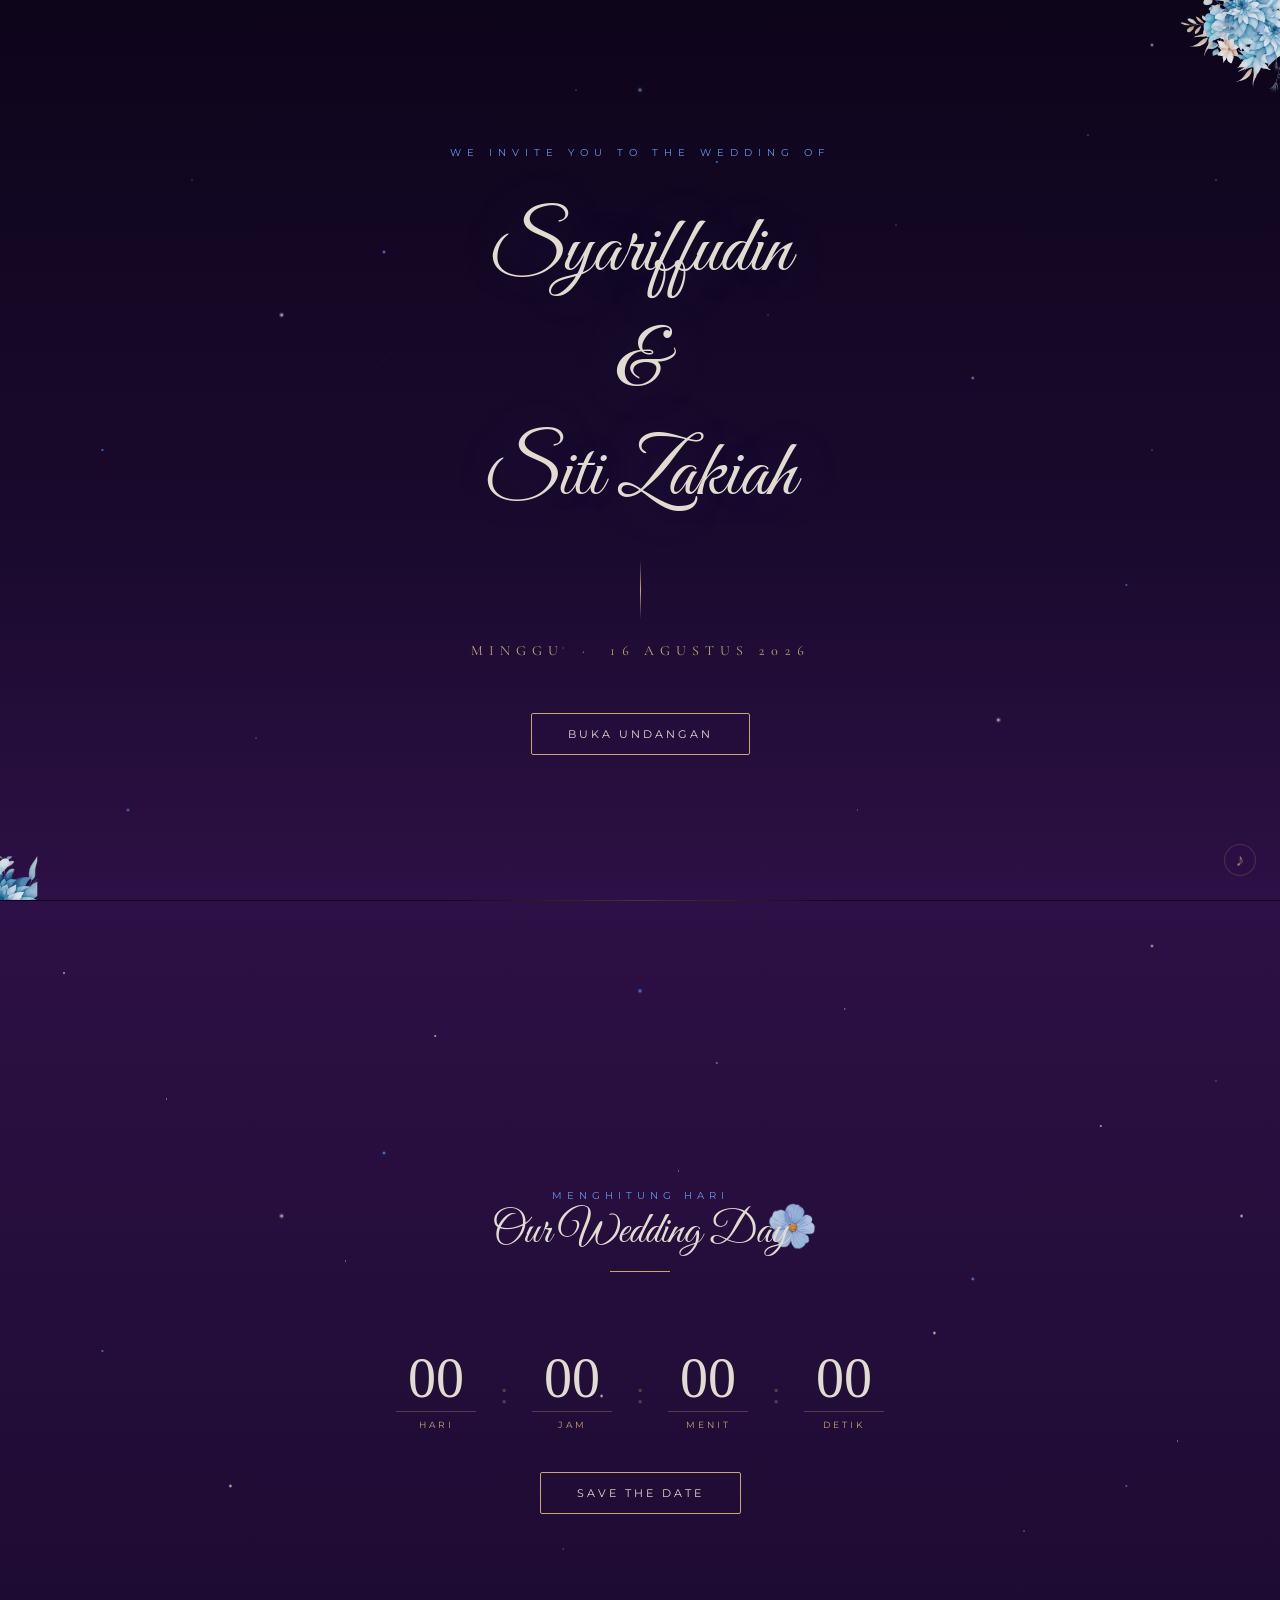
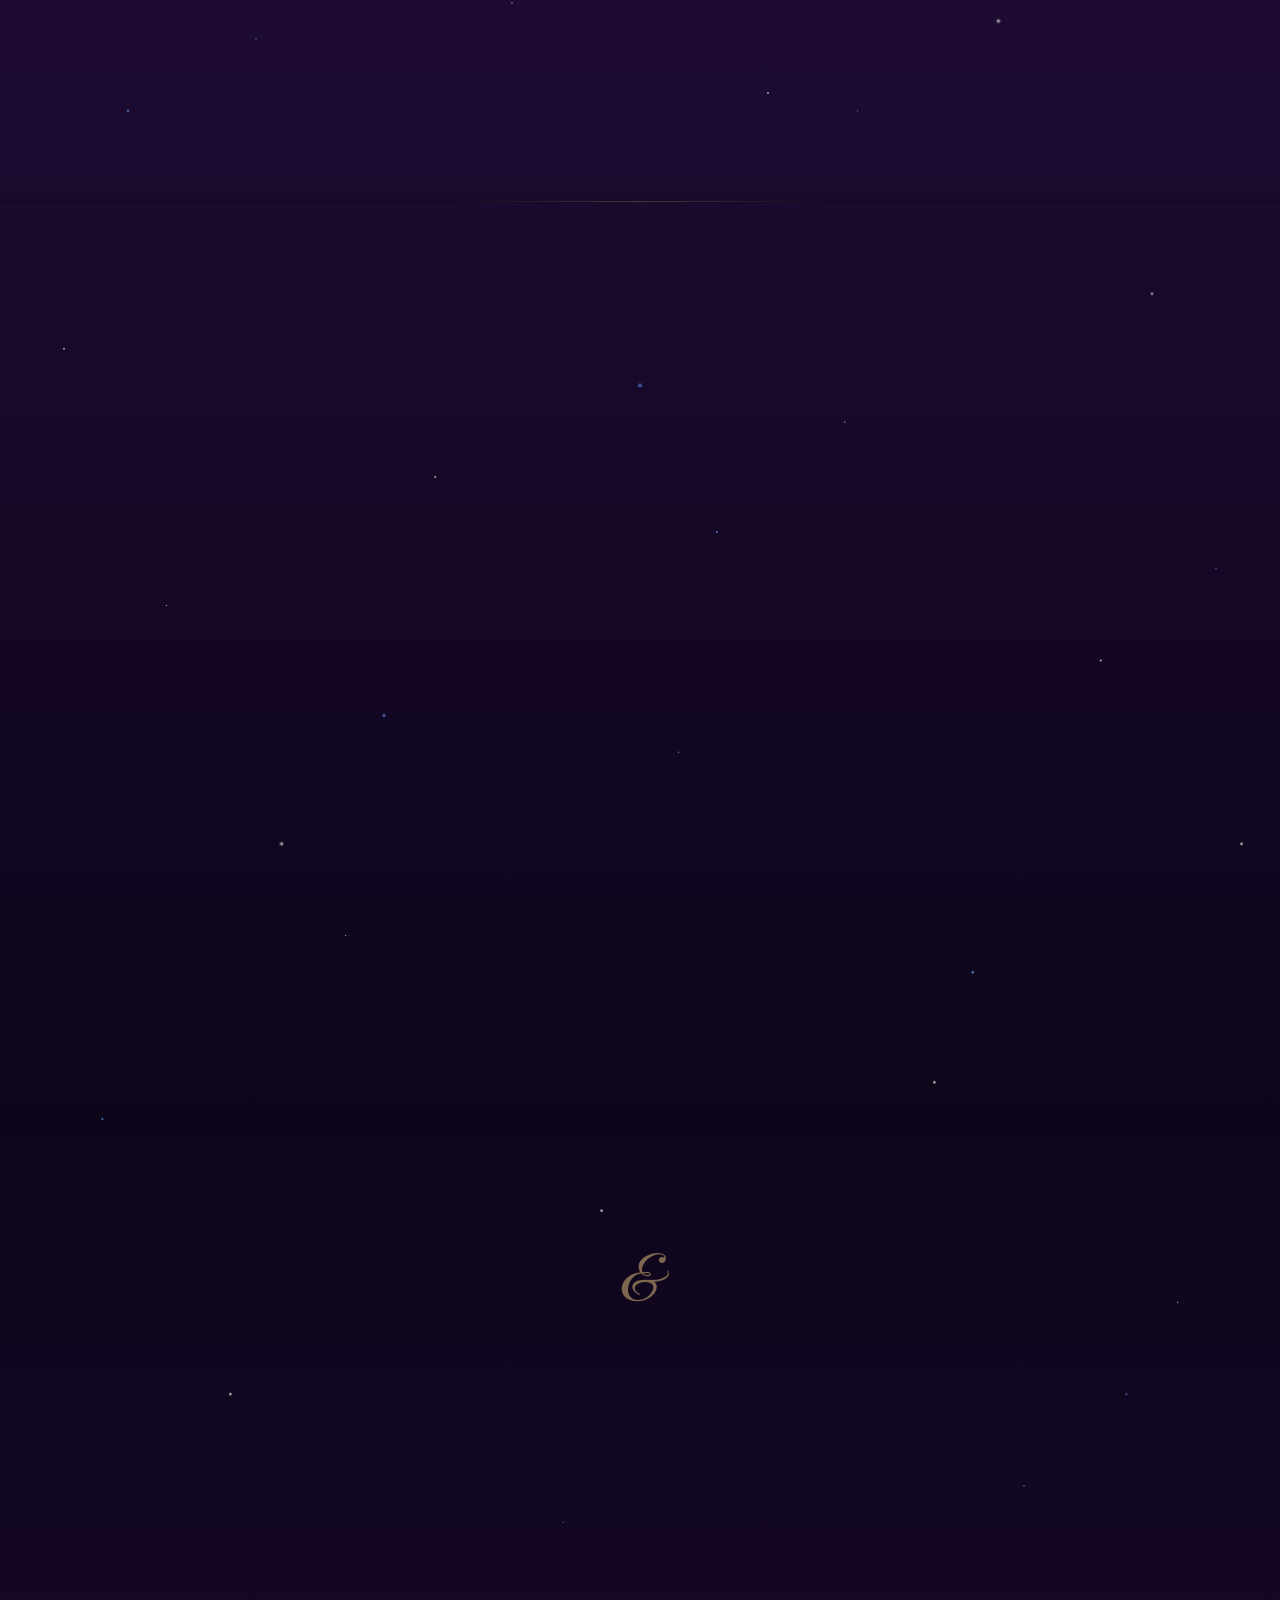
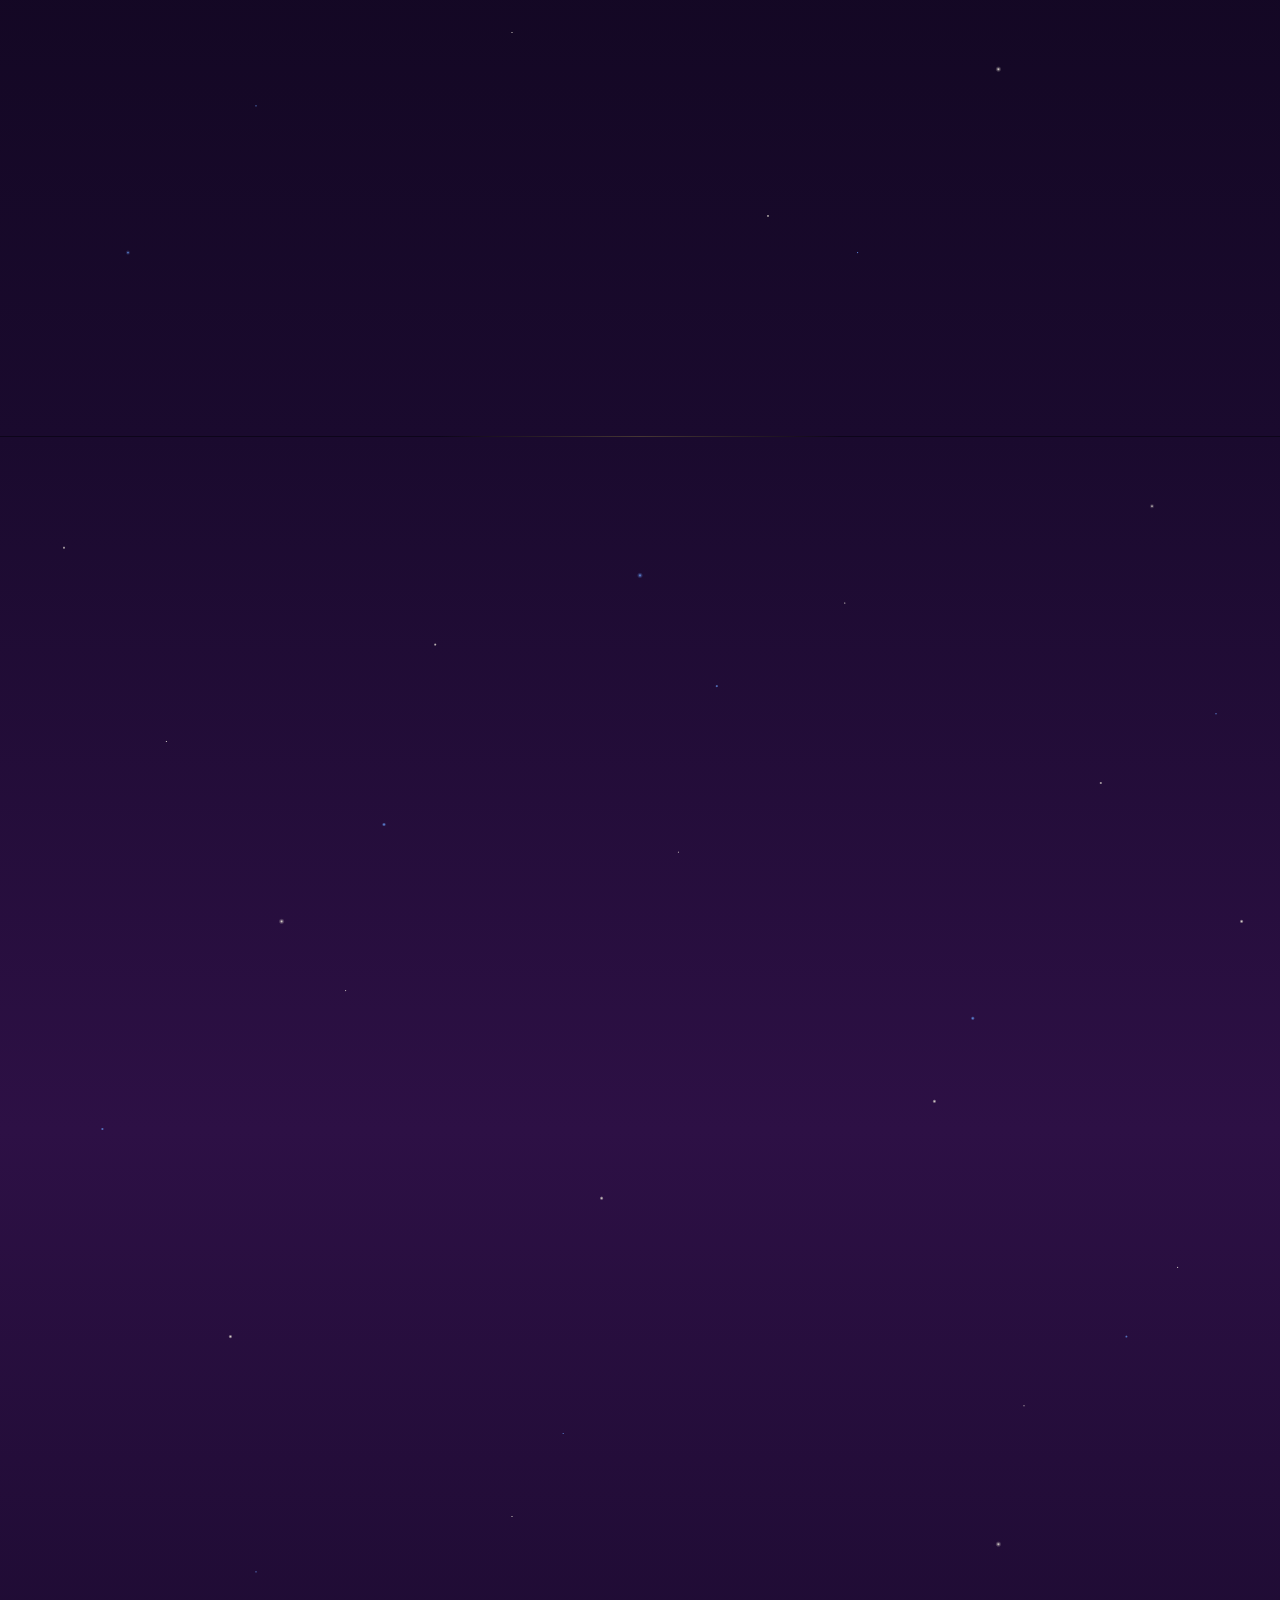
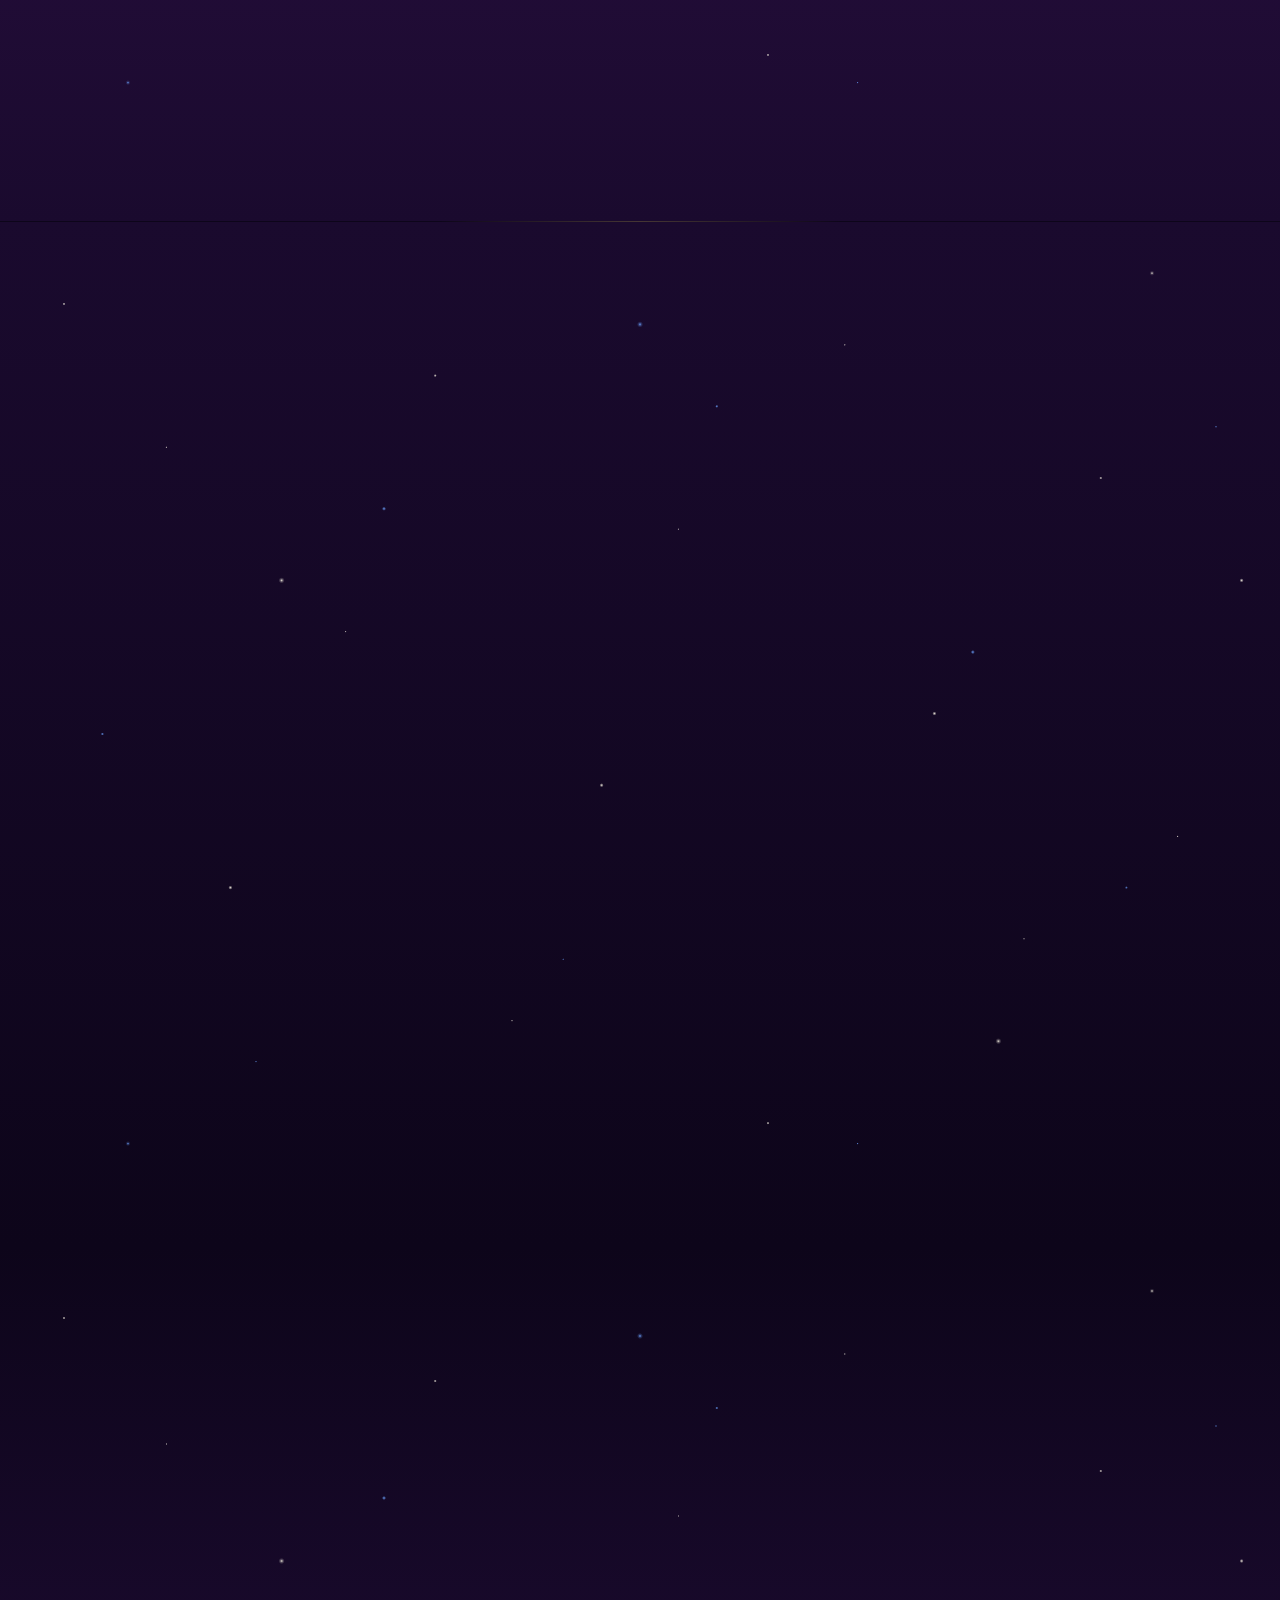
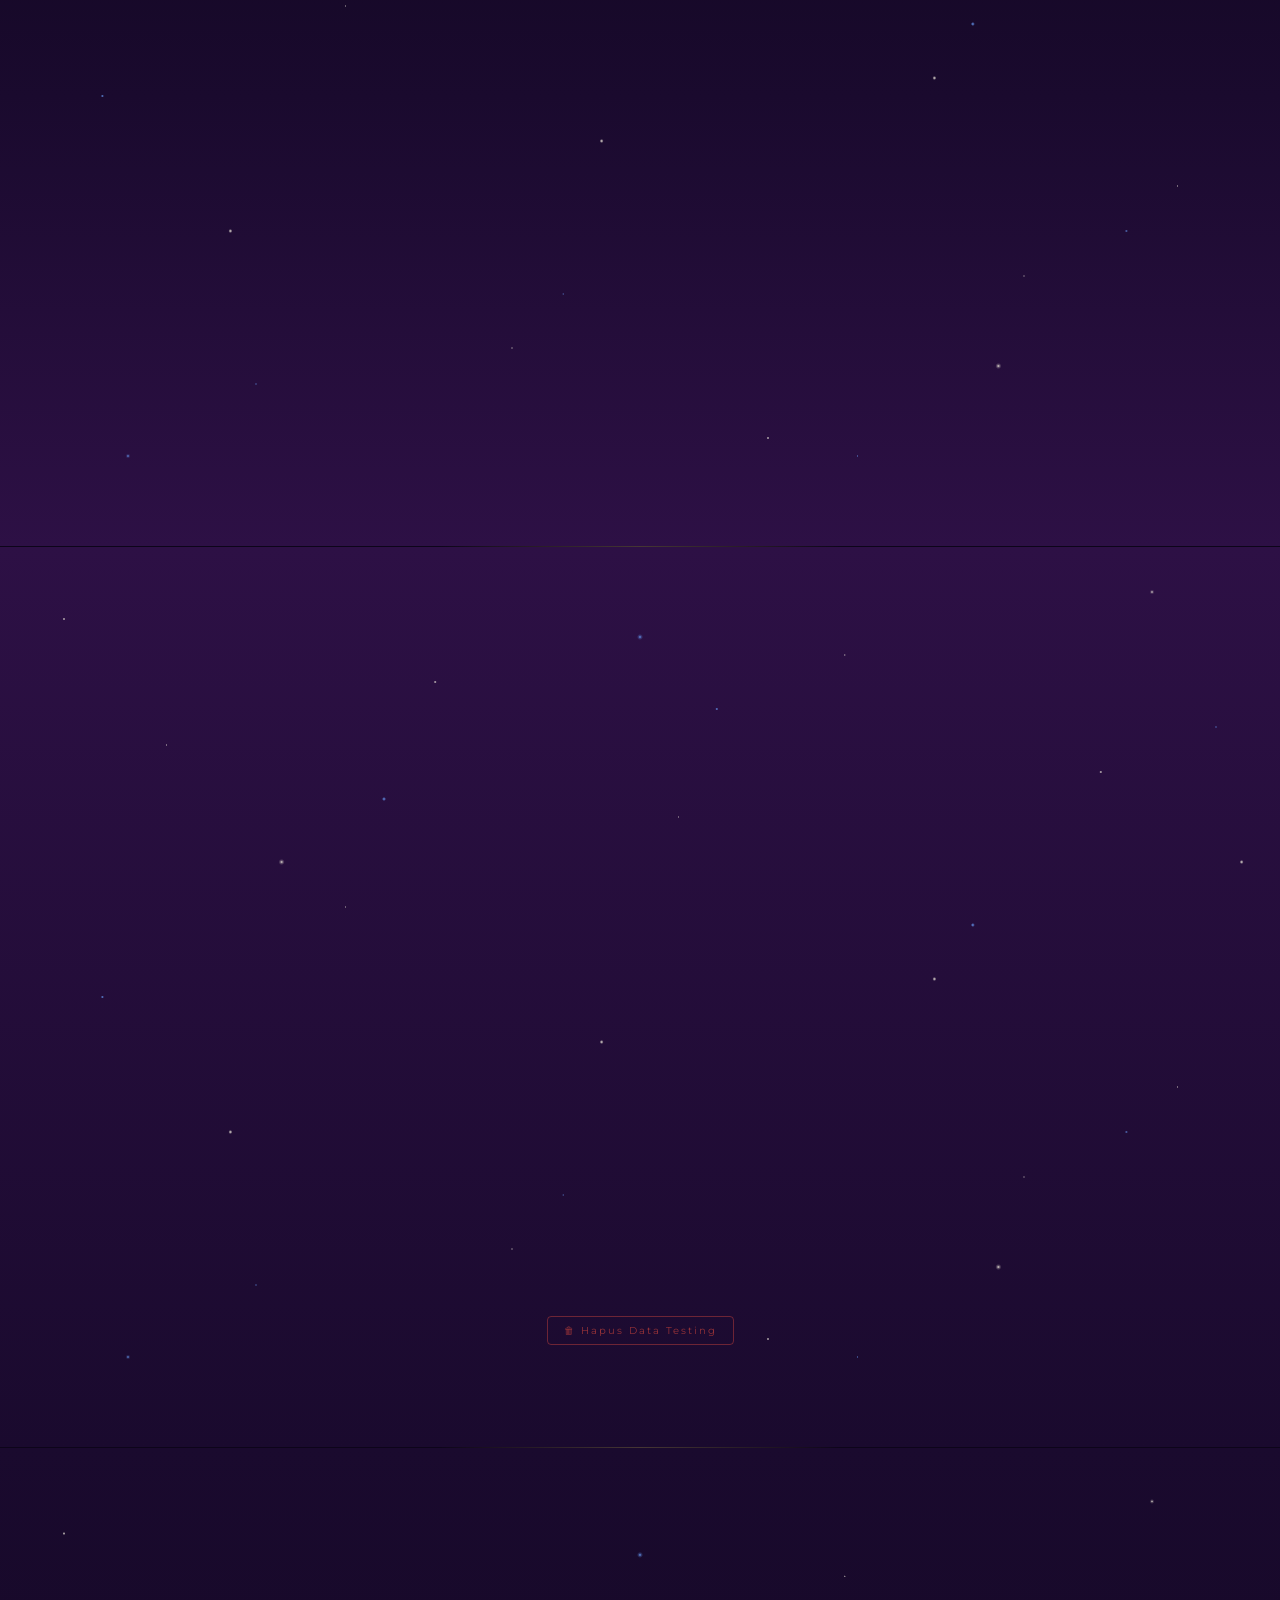
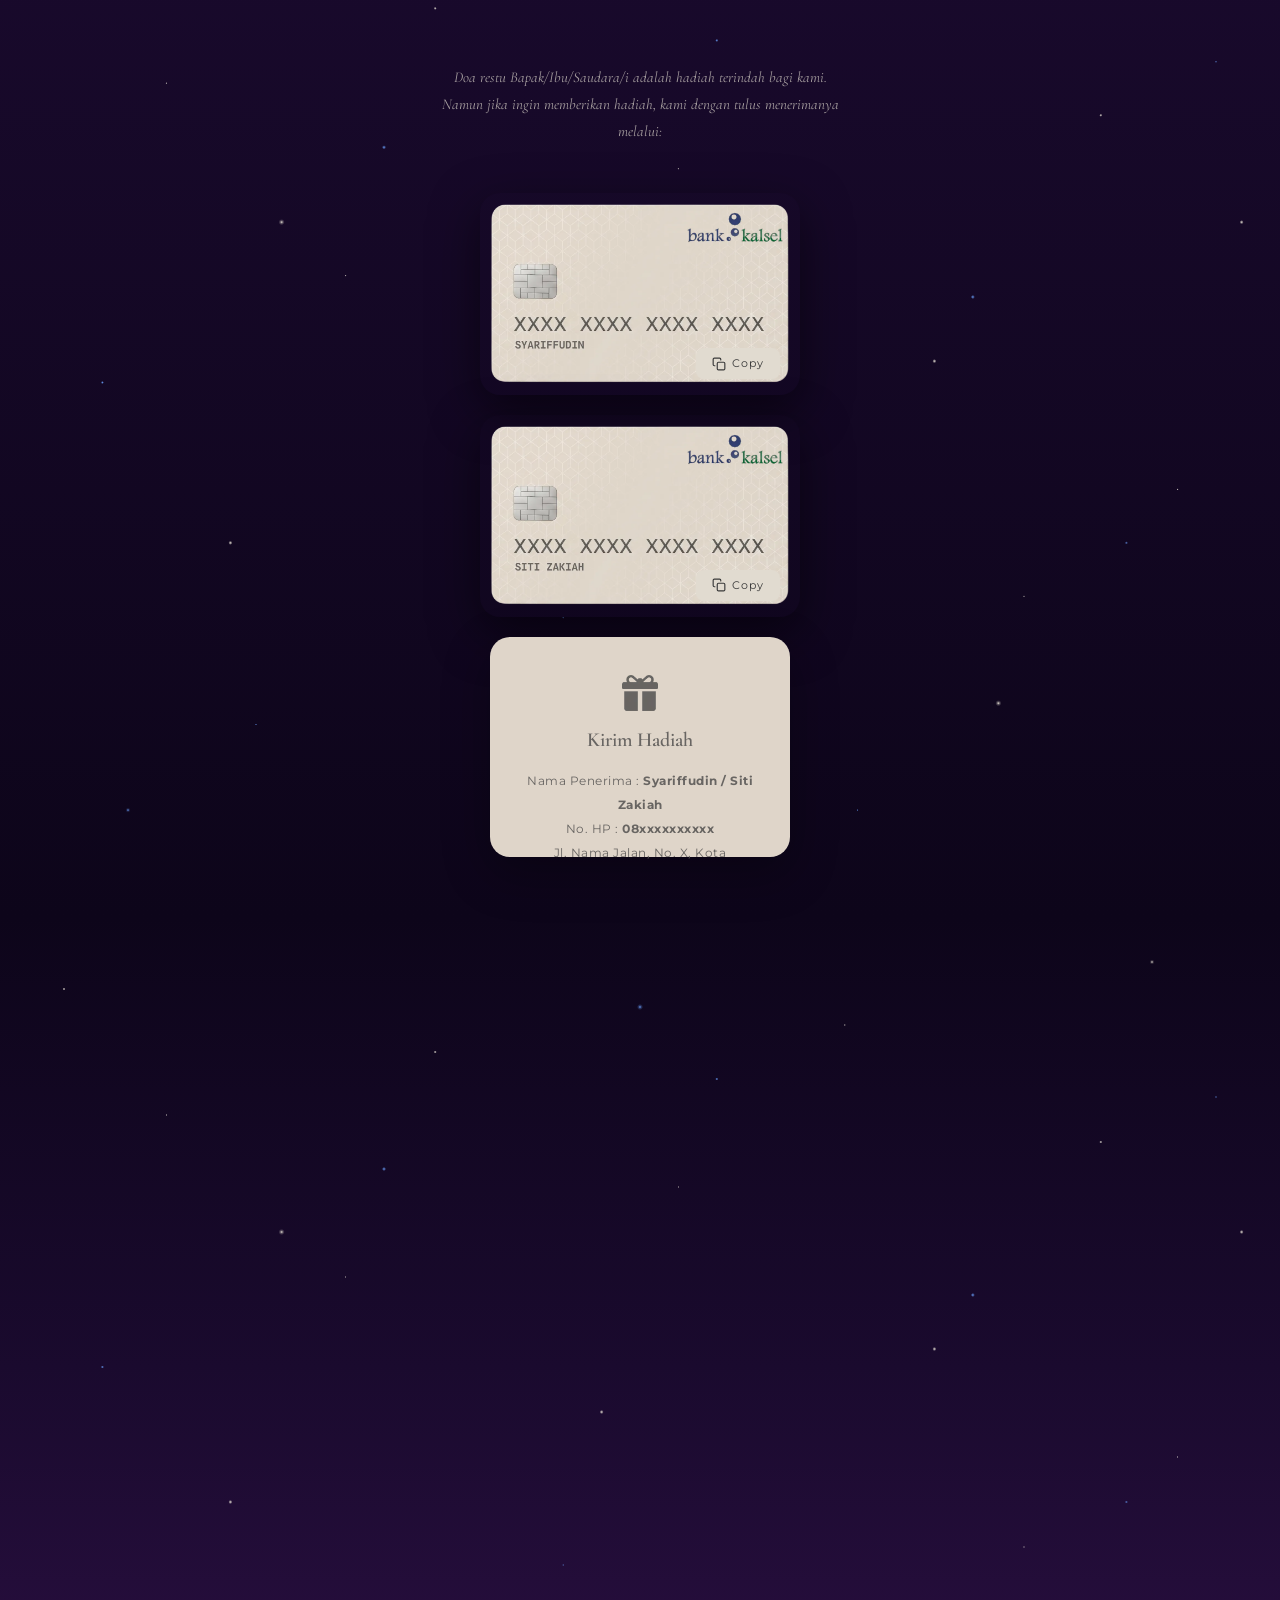
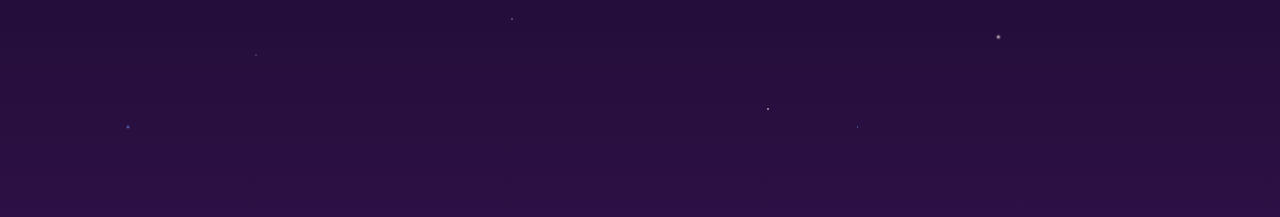
==== pages/invitation.html @ 003efab3 "Initial commit" ====
<!DOCTYPE html>
<html lang="id">
<head>
  <meta charset="UTF-8">
  <meta name="viewport" content="width=device-width, initial-scale=1.0">
  <title>Undangan Pernikahan — Syariffudin & Siti Zakiah</title>
  <link href="https://fonts.googleapis.com/css2?family=Great+Vibes&family=Cormorant+Garamond:ital,wght@0,300;0,400;0,600;1,300;1,400&family=Montserrat:wght@300;400;500&display=swap" rel="stylesheet">
  <link rel="stylesheet" href="../assets/css/bootstrap.min.css">
  <style>
/* =============================================
   INVITATION PAGE — GLOBAL
   Color palette:
   Background : #0d051a → #1a0a2e → #2d1045
   Cream      : #E1DBD0
   Gold accent: #c8a870
   Blue flower: #6495ed
============================================= */
:root {
  --bg-dark:   #0d051a;
  --bg-mid:    #1a0a2e;
  --bg-light:  #2d1045;
  --cream:     #E1DBD0;
  --cream-dim: rgba(225,219,208,0.7);
  --gold:      #c8a870;
  --gold-dim:  rgba(200,168,112,0.3);
  --blue:      #6495ed;
  --white:     #ffffff;
}

* { margin:0; padding:0; box-sizing:border-box; }

html {
  scroll-behavior: smooth;
  max-width: 100vw;
  overflow-x: hidden;
}

body {
  background: var(--bg-dark);
  color: var(--cream);
  font-family: 'Cormorant Garamond', serif;
  overflow-x: hidden;
  font-variant-numeric: tabular-nums; /* ← tambahkan ini */
  max-width: 100vw;
  width: 100%;
}

/* ---- SCROLLBAR ---- */
::-webkit-scrollbar { width: 4px; }
::-webkit-scrollbar-track { background: var(--bg-dark); }
::-webkit-scrollbar-thumb { background: var(--gold-dim); border-radius: 2px; }

/* ---- SECTION BASE ---- */
section {
  position: relative;
  width: 100%;
  max-width: 100vw;
  padding: 80px 20px;
  display: flex;
  flex-direction: column;
  align-items: center;
  overflow: visible;
}

/* ---- SECTION DIVIDER ---- */
.section-divider {
  width: 100%;
  height: 1px;
  background: linear-gradient(90deg, transparent, var(--gold-dim), transparent);
  margin: 0 auto;
  max-width: 400px;
}

/* ---- ORNAMENT TITLE ---- */
.ornament-title {
  display: flex;
  flex-direction: column;
  align-items: center;
  gap: 8px;
  margin-bottom: 40px;
  width: 100%;
  max-width: 100%; 
}

.ornament-title .label {
  font-family: 'Montserrat', sans-serif;
  font-size: 10px;
  letter-spacing: 5px;
  color: var(--blue);
  text-transform: uppercase;
}

.ornament-title h2 {
  font-family: 'Great Vibes', cursive;
  font-size: 44px;
  color: var(--cream);
  line-height: 1;
}

.ornament-title .line {
  width: 60px;
  height: 1px;
  background: var(--gold);
}

/* ---- BTN INVITATION ---- */
.btn-inv {
  display: inline-block;
  padding: 12px 36px;
  border: 1px solid var(--gold);
  color: var(--cream);
  font-family: 'Montserrat', sans-serif;
  font-size: 11px;
  letter-spacing: 3px;
  text-transform: uppercase;
  text-decoration: none;
  border-radius: 2px;
  background: transparent;
  cursor: pointer;
  transition: background 0.3s, color 0.3s;
}
.btn-inv:hover {
  background: var(--gold);
  color: var(--bg-dark);
}

/* ---- SCROLL REVEAL ---- */
.reveal {
  opacity: 0;
  transform: translateY(30px);
  transition: opacity 0.8s ease, transform 0.8s ease;
}
.reveal.visible {
  opacity: 1;
  transform: translateY(0);
}

/* =============================================
   1. HERO SECTION
============================================= */
#hero {
  min-height: calc(var(--vh, 1vh) * 100);
  padding: 40px 20px;
  justify-content: center;
  background: linear-gradient(180deg, #0d051a 0%, #1a0a2e 60%, #2d1045 100%);
  text-align: center;
  gap: 20px;
}

#hero .hero-label {
  font-family: 'Montserrat', sans-serif;
  font-size: 10px;
  letter-spacing: 6px;
  color: var(--blue);
  text-transform: uppercase;
}

#hero .hero-names {
  font-family: 'Great Vibes', cursive;
  font-size: clamp(52px, 12vw, 80px);
  color: var(--cream);
  line-height: 1.4;
  text-shadow: 0 0 60px rgba(100,149,237,0.2);
}

#hero .hero-date {
  font-family: 'Cormorant Garamond', serif;
  font-size: 14px;
  letter-spacing: 6px;
  color: var(--gold);
  text-transform: uppercase;
}

#hero .hero-deco {
  width: 1px;
  height: 60px;
  background: linear-gradient(180deg, transparent, var(--gold), transparent);
  margin: 0 auto;
}

/* Bintang background hero */
#hero::before {
  content: '';
  position: absolute;
  inset: 0;
  background-image:
    radial-gradient(1px 1px at 15% 20%, rgba(100,149,237,0.6) 0%, transparent 100%),
    radial-gradient(1px 1px at 45% 10%, rgba(225,219,208,0.5) 0%, transparent 100%),
    radial-gradient(1.5px 1.5px at 70% 25%, rgba(100,149,237,0.4) 0%, transparent 100%),
    radial-gradient(1px 1px at 85% 15%, rgba(225,219,208,0.6) 0%, transparent 100%),
    radial-gradient(1px 1px at 30% 40%, rgba(100,149,237,0.3) 0%, transparent 100%),
    radial-gradient(1px 1px at 60% 35%, rgba(225,219,208,0.4) 0%, transparent 100%),
    radial-gradient(1.5px 1.5px at 90% 50%, rgba(100,149,237,0.5) 0%, transparent 100%);
  pointer-events: none;
  animation: twinkle-inv 4s ease-in-out infinite alternate;
}

@keyframes twinkle-inv {
  0%   { opacity: 0.5; }
  100% { opacity: 1; }
}

/* Dekorasi bunga pojok hero */
.hero-flower {
  position: absolute;
  width: 180px;
  opacity: 0.5;
  pointer-events: none;
}
.hero-flower.tl { top: 0; left: 0; transform: rotate(0deg); }
.hero-flower.tr { top: 0; right: 0; transform: rotate(90deg); }
.hero-flower.bl { bottom: 0; left: 0; transform: rotate(270deg); }
.hero-flower.br { bottom: 0; right: 0; transform: rotate(180deg); }

/* =============================================
   2. COUNTDOWN SECTION
============================================= */
#countdown {
  background: linear-gradient(180deg, #2d1045 0%, #1a0a2e 100%);
  text-align: center;
  gap: 40px;
}

.countdown-grid {
  display: flex;
  gap: clamp(8px, 3vw, 24px);
  justify-content: center;
  flex-wrap: nowrap;  /* ← jangan wrap agar tidak geser ke bawah */
  width: 100%;
  max-width: 360px;
}

.countdown-item {
  display: flex;
  flex-direction: column;
  align-items: center;
  gap: 6px;
}

.countdown-item .num {
  font-family: 'Playfair Display', serif;
  font-size: clamp(28px, 8vw, 56px);
  font-weight: 300;
  color: var(--cream);
  line-height: 1;

  /* Kunci lebar dan tinggi agar tidak berubah tiap detik */
  width: clamp(48px, 14vw, 80px);
  height: clamp(40px, 10vw, 60px);

  display: flex;
  align-items: center;
  justify-content: center;

  text-align: center;
  border-bottom: 1px solid var(--gold-dim);
  padding-bottom: 8px;

  /* Font monospace khusus angka agar lebar tiap digit sama */
  font-variant-numeric: tabular-nums;
}

.countdown-item .lbl {
  font-family: 'Montserrat', sans-serif;
  font-size: 9px;
  letter-spacing: 3px;
  color: var(--gold);
  text-transform: uppercase;
}

.countdown-sep {
  font-size: clamp(24px, 6vw, 40px);
  color: var(--gold-dim);
  align-self: flex-start;
  padding-top: 8px;
}

/* =============================================
   3. BRIDE & GROOM SECTION — Portrait Mobile
============================================= */
#couple {
  background: linear-gradient(180deg, #1a0a2e 0%, #0d051a 50%, #1a0a2e 100%);
  gap: 0;
  padding: 80px 0;
}

.couple-intro {
  text-align: center;
  max-width: 340px;
  font-size: 16px;
  line-height: 1.8;
  color: var(--cream-dim);
  font-style: italic;
  padding: 0 24px;
  margin-bottom: 60px;
}

/* Tiap kartu mempelai = satu layar penuh portrait */
.couple-card {
  width: 100%;
  max-width: 480px;
  display: flex;
  flex-direction: column;
  align-items: center;
  padding: 40px 24px 60px;
  position: relative;
}

/* Garis pemisah antara dua mempelai */
.couple-card + .couple-card {
  border-top: 1px solid var(--gold-dim);
  margin-top: 20px;
  padding-top: 60px;
}

/* Frame foto fullbody */
.couple-photo-frame {
  width: 220px;
  height: 300px;
  border-radius: 16px 16px 16px 16px;
  overflow: hidden;
  border: 1px solid var(--gold-dim);
  background: linear-gradient(135deg, var(--bg-light), var(--bg-mid));
  margin-bottom: 28px;
  position: relative;
  box-shadow: 0 20px 60px rgba(0,0,0,0.4),
              inset 0 0 0 4px rgba(200,168,112,0.1);
}

.couple-photo-frame img {
  width: 100%;
  height: 100%;
  object-fit: cover;
  object-position: center top;
  transform: scale(2.2);        /* zoom — naik turunkan angka ini */
  transform-origin: center 40%; /* titik zoom — angka % = posisi vertikal */
}

/* Placeholder jika foto belum ada */
.couple-photo-frame .ph-person {
  width: 100%;
  height: 100%;
  display: flex;
  align-items: center;
  justify-content: center;
  font-size: 64px;
  color: var(--gold-dim);
}

/* Ornamen cahaya di atas foto */
.couple-photo-frame::before {
  content: '';
  position: absolute;
  top: 0; left: 0; right: 0;
  height: 60px;
  background: linear-gradient(180deg, rgba(200,168,112,0.15), transparent);
  z-index: 1;
  pointer-events: none;
}

.couple-card .role {
  font-family: 'Montserrat', sans-serif;
  font-size: 9px;
  letter-spacing: 4px;
  color: var(--blue);
  text-transform: uppercase;
  margin-bottom: 10px;
}

.couple-card h3 {
  font-family: 'Great Vibes', cursive;
  font-size: 38px;
  color: var(--cream);
  margin-bottom: 14px;
  text-align: center;
}

/* Garis emas di bawah nama */
.couple-card .name-line {
  width: 50px;
  height: 1px;
  background: var(--gold);
  margin-bottom: 16px;
}

.couple-card .parents {
  font-size: 14px;
  color: var(--cream-dim);
  line-height: 1.9;
  text-align: center;
}

.couple-card .parents strong {
  color: var(--cream);
  font-weight: 400;
}

.ig-link {
    width: 30px;
    height: 30px;
    background-color: #E1DBD0;
    border-radius: 50%;
    
    display: flex;
    align-items: center;
    justify-content: center;

    text-decoration: none;
    transition: all 0.3s ease;
    margin: 0 auto; /* agar berada di tengah */
}

.ig-link img {
    width: 12px;
    height: 12px;
    object-fit: contain;
}

.ig-link:hover {
    transform: scale(1.08);
    box-shadow: 0 4px 12px rgba(0,0,0,0.15);
}

/* Simbol & pemisah antar mempelai */
.couple-divider {
  font-family: 'Great Vibes', cursive;
  font-size: 64px;
  color: var(--gold);
  text-align: center;
  padding: 20px 0;
  width: 100%;
  opacity: 0.6;
}

/* =============================================
   4. EVENT SECTION
============================================= */
#event {
  background: linear-gradient(180deg, #1a0a2e 0%, #2d1045 50%, #1a0a2e 100%);
  gap: 40px;
}

.event-cards {
  display: flex;
  flex-direction: column;
  gap: 20px;
  width: 100%;
  max-width: 500px;
}

.event-card {
  background: linear-gradient(135deg, rgba(45,16,69,0.5), rgba(13,5,26,0.8));
  border: 1px solid var(--gold-dim);
  border-radius: 8px;
  padding: 32px 24px;
  text-align: center;
  position: relative;
}

.event-card::after {
  content: '';
  position: absolute;
  bottom: 0; left: 0; right: 0;
  height: 2px;
  background: linear-gradient(90deg, transparent, var(--gold), transparent);
}

.event-card .event-type {
  font-family: 'Montserrat', sans-serif;
  font-size: 9px;
  letter-spacing: 4px;
  color: var(--blue);
  text-transform: uppercase;
  margin-bottom: 16px;
}

.event-card .event-name {
  font-family: 'Great Vibes', cursive;
  font-size: 36px;
  color: var(--cream);
  margin-bottom: 20px;
}

.event-card .event-detail {
  display: flex;
  flex-direction: column;
  gap: 10px;
}

.event-card .detail-row {
  display: flex;
  align-items: center;
  justify-content: center;
  gap: 10px;
  font-size: 14px;
  color: var(--cream-dim);
}

.event-card .detail-row .icon {
  color: var(--gold);
  font-size: 16px;
}

.event-card .event-venue {
  font-size: 13px;
  color: var(--cream-dim);
  margin-top: 20px;
  line-height: 1.6;
}

.event-card .event-venue strong {
  display: block;
  font-size: 15px;
  color: var(--cream);
  margin-bottom: 4px;
  font-weight: 400;
}

.event-card .btn-maps {
  display: inline-flex;
  align-items: center;
  gap: 8px;
  margin-top: 20px;
  padding: 10px 24px;
  border: 1px solid var(--gold-dim);
  color: var(--gold);
  font-family: 'Montserrat', sans-serif;
  font-size: 10px;
  letter-spacing: 2px;
  text-transform: uppercase;
  text-decoration: none;
  border-radius: 2px;
  transition: all 0.3s;
}
.event-card .btn-maps:hover {
  background: var(--gold);
  color: var(--bg-dark);
  border-color: var(--gold);
}
/* =============================================
   5. GALLERY — Figma Layout
============================================= */
/* =============================================
   5. GALLERY — Absolute Position (Figma Layout)
============================================= */
#gallery {
  background: linear-gradient(180deg, #1a0a2e 0%, #0d051a 100%);
  gap: 40px;
  padding-inline: max(20px, calc((100vw - 1200px) / 2));
}

.gallery-wrapper {
  position: relative;
  width: min(360px, 95vw);
  height: 740px;       /* +10px buffer aman */
  min-height: 740px;   /* ← tambahkan, cegah collapse saat gambar belum load */
  margin: 0 auto;
  contain: layout;
}

/* @media (max-width: 500px) {
  .gallery-wrapper {
    transform-origin: top center;
    transform: scale(calc(95vw / 480px));
    margin-bottom: calc((95vw / 480px - 1) * 1180px);
  }
} */

.gallery-item {
  position: absolute;
  overflow: hidden;
  border-radius: 8px;
  cursor: pointer;
  background: linear-gradient(135deg, var(--bg-light), var(--bg-mid));
  border: 1px solid var(--gold-dim);
}

.gallery-item img {
  width: 100%;
  height: 100%;
  object-fit: cover;
  display: block;
  image-rendering: high-quality;
  transition: transform 0.4s ease;
}

.gallery-item:hover img { transform: scale(1.03); }

.gallery-item::after {
  content: '';
  position: absolute;
  inset: 0;
  background: rgba(13,5,26,0);
  transition: background 0.3s;
  pointer-events: none;
}
.gallery-item:hover::after { background: rgba(13,5,26,0.15); }

.gallery-item .ph-gallery {
  width: 100%;
  height: 100%;
  display: flex;
  align-items: center;
  justify-content: center;
  color: var(--gold-dim);
  font-size: 20px;
}

/*
  Koordinat X,Y dihitung dari layout Figma:
  Skala: 1080px Figma → 480px mobile (÷2.25)
  Gap 20px Figma → 9px mobile
  Margin 80px Figma → 0 (diabaikan, padding section sudah handle)

  Figma X,Y → mobile X = X÷2.25, Y = Y÷2.25
*/
/* cek foto*/
/* Foto 1: 358×549, X=0, Y=0 → 159×244, X=0, Y=0 */
.gi-1 { left: 0px;   top: 0px;   width: 122px; height: 218px; }

/* Foto 2: 619×313, X=378, Y=0 → 275×139, X=168, Y=0 */
.gi-2 { left: 130px; top: 0px;   width: 210px; height: 124px; }

/* Foto 3: 358×211, X=378, Y=333 → 275×94, X=168, Y=148 */
.gi-3 { left: 130px; top: 132px; width: 102px; height: 198px;  }

/* Foto 4: 300×500, X=0, Y=569 → 133×222, X=0, Y=253 */
.gi-4 { left: 240px;   top: 132px; width: 102px; height: 198px; }

/* Foto 5: 300×500, X=320, Y=569 → 133×222, X=142, Y=253 — di sebelah kanan foto 4 tapi masih kiri */
.gi-5 { left: 130px; top: 338px; width: 211px; height: 157px; }

/* Foto 6: 358×211, X=0, Y=1089 → 159×94, X=0, Y=484 */
.gi-6 { left: 0px;   top: 317.66px; width: 121.48px; height: 83.66px;  }

/* Foto 7: 619×395, X=320, Y=810 → 275×176, X=142, Y=360 — kolom kanan baris tengah */
.gi-7 { left: 0px; top: 226px; width: 121.48px; height: 83.66px; }

/* Foto 8: 358×211, X=0, Y=1320 → 159×94, X=0, Y=587 */
.gi-8 { left: 0px;   top: 409.32px; width: 121.48px; height: 86px;  }

/* Foto 9: 491×549, X=0, Y=1560 → 218×244, X=0, Y=690 */
.gi-9 { left: 0px;   top: 503.32px; width: 166.61px; height: 217.67px; }

/* Foto 10: 491×549, X=511, Y=1560 → 218×244, X=227, Y=690 */
.gi-10 { left: 174.61px; top: 503.32px; width: 166.61px; height: 217.67px; }

/* =============================================
   LIGHTBOX
============================================= */
#lightbox {
  position: fixed;
  inset: 0;
  background: rgba(0,0,0,0.95);
  z-index: 9999;
  display: flex;
  flex-direction: column;
  align-items: center;
  justify-content: space-between;
  opacity: 0;
  pointer-events: none;
  transition: opacity 0.3s;
}

#lightbox.active {
  opacity: 1;
  pointer-events: all;
}

/* Foto memenuhi layar */
#lightbox-img {
  width: 100%;
  height: calc(100dvh - 120px); /* sisakan ruang untuk nav bawah & counter atas */
  object-fit: contain;
  display: block;
  border: none;
  transform: none;
  transition: opacity 0.2s ease;
}

/* Counter di atas */
#lightbox-counter {
  position: absolute;
  top: 16px;
  left: 50%;
  transform: translateX(-50%);
  font-family: 'Montserrat', sans-serif;
  font-size: 11px;
  letter-spacing: 3px;
  color: var(--cream-dim);
  background: rgba(0,0,0,0.4);
  padding: 4px 14px;
  border-radius: 20px;
  backdrop-filter: blur(4px);
}

/* Tombol tutup */
#lightbox-close {
  position: absolute;
  top: 12px;
  right: 16px;
  color: var(--cream);
  font-size: 24px;
  cursor: pointer;
  background: rgba(45,16,69,0.6);
  border: 1px solid var(--gold-dim);
  border-radius: 50%;
  width: 36px;
  height: 36px;
  display: flex;
  align-items: center;
  justify-content: center;
  backdrop-filter: blur(8px);
  line-height: 1;
}

/* Navigasi bawah */
.lightbox-nav-bar {
  position: absolute;
  bottom: 0;
  left: 0;
  right: 0;
  height: 90px;
  display: flex;
  align-items: center;
  justify-content: center;
  gap: 230px;
  background: linear-gradient(0deg, rgba(0,0,0,0.7), transparent);
  padding-bottom: 16px;
}

.lightbox-nav {
  width: 46px;
  height: 32px;
  border-radius: 7px;
  background: rgba(45,16,69,0.7);
  border: 1px solid var(--gold-dim);
  display: flex;
  align-items: center;
  justify-content: center;
  cursor: pointer;
  backdrop-filter: blur(8px);
  transition: background 0.2s;
  /* Reset posisi absolute lama */
  position: static;
  transform: none;
  top: unset;
}

.lightbox-nav:hover {
  background: rgba(200,168,112,0.3);
}

.lightbox-nav img {
  width: 20px;
  height: 20px;
  object-fit: contain;
}

/* Prev = mirror dari next */
#lightbox-prev img {
  transform: scaleX(-1);
}




/* =============================================
   7. GUESTBOOK / COMMENT SECTION
============================================= */

/* =============================================
   FORM GLOBAL (RSVP & GUESTBOOK)
============================================= */
#rsvp {
  background: linear-gradient(180deg, #0d051a 0%, #1a0a2e 50%, #2d1045 100%);
  gap: 40px;
}

.rsvp-form,
.guestbook-form {
  width: 100%;
  max-width: 480px;
  display: flex;
  flex-direction: column;
  gap: 16px;
}

.form-group {
  display: flex;
  flex-direction: column;
  gap: 6px;
}

.form-group label {
  font-family: 'Montserrat', sans-serif;
  font-size: 9px;
  letter-spacing: 3px;
  color: var(--gold);
  text-transform: uppercase;
}

.form-group input,
.form-group select,
.form-group textarea {
  background: rgba(45,16,69,0.4);
  border: 1px solid var(--gold-dim);
  border-radius: 2px;
  padding: 12px 16px;
  color: var(--cream);
  font-family: 'Cormorant Garamond', serif;
  font-size: 16px;
  outline: none;
  transition: border-color 0.3s;
  width: 100%;
}

.form-group input:focus,
.form-group select:focus,
.form-group textarea:focus {
  border-color: var(--gold);
}

.form-group select option {
  background: var(--bg-mid);
  color: var(--cream);
}

.form-group textarea {
  resize: vertical;
  min-height: 80px;
}

.radio-group {
  display: flex;
  gap: 20px;
}

.radio-group label {
  display: flex;
  align-items: center;
  gap: 8px;
  font-family: 'Cormorant Garamond', serif;
  font-size: 16px;
  color: var(--cream-dim);
  cursor: pointer;
  letter-spacing: 0;
  text-transform: none;
}

.radio-group input[type="radio"] {
  width: 16px;
  height: 16px;
  accent-color: var(--gold);
  padding: 0;
  border: none;
}

.btn-submit {
  padding: 14px;
  background: transparent;
  border: 1px solid var(--gold);
  color: var(--cream);
  font-family: 'Montserrat', sans-serif;
  font-size: 11px;
  letter-spacing: 4px;
  text-transform: uppercase;
  cursor: pointer;
  border-radius: 2px;
  transition: all 0.3s;
  margin-top: 8px;
}

.btn-submit:hover {
  background: var(--gold);
  color: var(--bg-dark);
}

#rsvp-message,
#gb-message {
  text-align: center;
  font-size: 14px;
  min-height: 20px;
}
#guestbook {
  background: linear-gradient(180deg, #2d1045 0%, #1a0a2e 100%);
  gap: 40px;
}

.guestbook-form {
  width: 100%;
  max-width: 480px;
  display: flex;
  flex-direction: column;
  gap: 16px;
}

.guestbook-list {
  width: 100%;
  max-width: 480px;
  display: flex;
  flex-direction: column;
  gap: 16px;
  margin-top: 20px;
}

.guestbook-item {
  background: rgba(45,16,69,0.4);
  border: 1px solid var(--gold-dim);
  border-radius: 8px;
  padding: 20px;
  position: relative;
}

.guestbook-item .gb-name {
  font-family: 'Great Vibes', cursive;
  font-size: 22px;
  color: var(--cream);
  margin-bottom: 6px;
}

.guestbook-item .gb-msg {
  font-size: 15px;
  color: var(--cream-dim);
  line-height: 1.7;
  font-style: italic;
}

.guestbook-item .gb-date {
  font-family: 'Montserrat', sans-serif;
  font-size: 9px;
  letter-spacing: 2px;
  color: var(--gold-dim);
  margin-top: 10px;
  text-transform: uppercase;
}

.guestbook-empty {
  text-align: center;
  color: var(--cream-dim);
  font-style: italic;
  font-size: 15px;
  padding: 20px;
}

/* =============================================
   8. E-ANGPAO SECTION
============================================= */
#angpao {
  background: linear-gradient(180deg, #1a0a2e 0%, #0d051a 100%);
  gap: 32px;
  text-align: center;
}

.angpao-desc {
  max-width: 400px;
  font-size: 15px;
  color: var(--cream-dim);
  line-height: 1.8;
  font-style: italic;
}

.angpao-cards {
  display: flex;
  flex-direction: column;
  gap: 20px;
  width: 100%;
  max-width: 400px;
}

/* ---- ATM CARD ---- */
.atm-card {
  position: relative;
  margin: 0 auto;
  width: 100%;
  max-width: 320px;
  border-radius: 20px;
  overflow: hidden;
  aspect-ratio: 1.586; /* rasio kartu ATM standar */
  box-shadow: 0 16px 48px rgba(0,0,0,0.5);
}

/* Gambar kartu ATM sebagai background */
.atm-card .atm-bg {
  position: absolute;
  inset: 0;
  width: 100%;
  height: 100%;
  object-fit: cover;
  z-index: 0;
}

/* Konten di atas kartu */
.atm-card .atm-content {
  position: absolute;
  inset: 0;
  z-index: 1;
  padding: 16px 20px;
  display: flex;
  flex-direction: column;
  justify-content: flex-end;
}

/* Logo bank pojok kanan atas */
.atm-card .atm-logo {
  align-self: flex-end;
  height: 32px;
  object-fit: contain;
}

/* Nomor & nama rekening */
.atm-card .atm-info {
  display: flex;
  flex-direction: column;
  gap: 4px;
  align-items: flex-start;
}

.atm-card .atm-number {
  font-family: 'Montserrat', sans-serif;
  font-size: 15px;
  letter-spacing: 3px;
  color: #3a3a3a;
  font-weight: 500;
}

.atm-card .atm-owner {
  font-family: 'Montserrat', sans-serif;
  font-size: 12px;
  letter-spacing: 2px;
  color: #555;
  text-transform: uppercase;
}

/* Tombol copy pojok kanan bawah */
.atm-card .btn-atm-copy {
  align-self: flex-end;
  display: flex;
  align-items: center;
  gap: 6px;
  padding: 7px 16px;
  background: #E1DBD0;
  border: none;
  border-radius: 8px;
  font-family: 'Montserrat', sans-serif;
  font-size: 11px;
  letter-spacing: 1px;
  color: #3a3a3a;
  cursor: pointer;
  transition: background 0.2s, transform 0.1s;
}

.atm-card .btn-atm-copy:hover {
  background: #cfc9be;
}

.atm-card .btn-atm-copy:active {
  transform: scale(0.96);
}

.atm-card .btn-atm-copy.copied {
  background: #b8c9a0;
  color: #2a3a1a;
}

/* ---- KOTAK KIRIM HADIAH ---- */
.gift-card {
  width: 300px;   /* ← ubah angka ini untuk lebar */
  height: 220px; 
  margin: 0 auto;
  aspect-ratio: 1.586;
  background: #DFD5C9;
  border-radius: 20px;
  padding: 38px 24px;
  display: flex;
  flex-direction: column;
  align-items: center;
  gap: 10px;
  box-shadow: 0 16px 48px rgba(0,0,0,0.3);
}


.gift-card .gift-icon {
  width: 36px;
  height: 36px;
  object-fit: contain;
  margin-bottom: 4px;
}

.gift-card .gift-title {
  font-family: 'Cormorant Garamond', serif;
  font-size: 20px;
  color: #686562;
  font-weight: 600;
  margin-bottom: 4px;
}

.gift-card .gift-detail {
  font-family: 'Montserrat', sans-serif;
  font-size: 12px;
  color: #686562;
  line-height: 2;
  text-align: center;
  letter-spacing: 0.5px;
}

/* =============================================
   9. CLOSING SECTION
============================================= */
#closing {
  min-height: calc(var(--vh, 1vh) * 100);
  background: linear-gradient(180deg, #0d051a 0%, #1a0a2e 50%, #2d1045 100%);
  justify-content: center;
  text-align: center;
  gap: 24px;
}

.closing-quote {
  max-width: 380px;
  font-size: 12px;
  color: var(--cream-dim);
  line-height: 2;
  font-style: italic;
}

.closing-names {
  font-family: 'Great Vibes', cursive;
  font-size: 48px;
  color: var(--cream);
}

.closing-families {
  font-size: 8px;
  color: var(--cream-dim);
  line-height: 2;
  letter-spacing: 1px;
}

/* =============================================
   MUSIC BUTTON (Pojok kanan bawah)
============================================= */
#music-btn {
  position: fixed;
  opacity: 0.7;
  bottom: 24px;
  right: 24px;
  width: 32px;
  height: 32px;
  font-size: 8px;
  border-radius: 50%;
  background: rgba(45,16,69,0.8);
  border: 1px solid var(--gold-dim);
  color: var(--gold);
  font-size: 18px;
  cursor: pointer;
  z-index: 999;
  display: flex;
  align-items: center;
  justify-content: center;
  backdrop-filter: blur(8px);
  transition: all 0.3s;
  animation: rotate-disc 4s linear infinite;
}
#music-btn:hover { border-color: var(--gold); }
#music-btn.playing { animation-play-state: running; }
#music-btn.paused  { animation-play-state: paused; }

@keyframes rotate-disc {
  from { transform: rotate(0deg); }
  to   { transform: rotate(360deg); }
}

/* =============================================
   LIGHTBOX GALLERY
============================================= */
#lightbox {
  position: fixed;
  inset: 0;
  background: rgba(0,0,0,0.95);
  z-index: 9999;
  display: flex;
  align-items: center;
  justify-content: center;
  opacity: 0;
  pointer-events: none;
  transition: opacity 0.3s;
}
#lightbox.active { opacity: 1; pointer-events: all; }
#lightbox img {
  max-width: 90vw;
  max-height: 90vh;
  object-fit: contain;
}
#lightbox-close {
  position: absolute;
  top: 20px; right: 24px;
  color: var(--cream);
  font-size: 32px;
  cursor: pointer;
  background: none;
  border: none;
  line-height: 1;
}

/* =============================================
   BINTANG BACKGROUND — mengikuti tinggi section
============================================= */

/* Base semua section punya bintang */
/* Layer 1 — bintang cream, kedip lambat */
section::before {
  content: '';
  position: absolute;
  inset: 0;
  z-index: 0;
  pointer-events: none;
  background-image:
    radial-gradient(1.5px 1.5px at 5%   8%,  rgba(225,219,208,1) 0%, transparent 100%),
    radial-gradient(1px   1px   at 13%  22%, rgba(225,219,208,0.9) 0%, transparent 100%),
    radial-gradient(2px   2px   at 18%  65%, rgba(225,219,208,1) 0%, transparent 100%),
    radial-gradient(1px   1px   at 27%  40%, rgba(225,219,208,0.8) 0%, transparent 100%),
    radial-gradient(1.5px 1.5px at 34%  15%, rgba(225,219,208,1) 0%, transparent 100%),
    radial-gradient(1px   1px   at 40%  78%, rgba(225,219,208,0.9) 0%, transparent 100%),
    radial-gradient(2px   2px   at 47%  55%, rgba(225,219,208,1) 0%, transparent 100%),
    radial-gradient(1px   1px   at 53%  30%, rgba(225,219,208,0.8) 0%, transparent 100%),
    radial-gradient(1.5px 1.5px at 60%  88%, rgba(225,219,208,1) 0%, transparent 100%),
    radial-gradient(1px   1px   at 66%  12%, rgba(225,219,208,0.9) 0%, transparent 100%),
    radial-gradient(2px   2px   at 73%  48%, rgba(225,219,208,1) 0%, transparent 100%),
    radial-gradient(1px   1px   at 80%  70%, rgba(225,219,208,0.8) 0%, transparent 100%),
    radial-gradient(1.5px 1.5px at 86%  25%, rgba(225,219,208,1) 0%, transparent 100%),
    radial-gradient(1px   1px   at 92%  60%, rgba(225,219,208,0.9) 0%, transparent 100%),
    radial-gradient(2px   2px   at 97%  35%, rgba(225,219,208,1) 0%, transparent 100%);
  animation: twinkle-a 4s ease-in-out infinite;
}

/* Layer 2 — bintang biru, kedip sedang */
section::after {
  content: '';
  position: absolute;
  inset: 0;
  z-index: 0;
  pointer-events: none;
  background-image:
    radial-gradient(1.5px 1.5px at 8%   50%, rgba(100,149,237,1) 0%, transparent 100%),
    radial-gradient(1px   1px   at 20%  82%, rgba(100,149,237,0.9) 0%, transparent 100%),
    radial-gradient(2px   2px   at 30%  28%, rgba(100,149,237,1) 0%, transparent 100%),
    radial-gradient(1px   1px   at 44%  72%, rgba(100,149,237,0.8) 0%, transparent 100%),
    radial-gradient(1.5px 1.5px at 56%  18%, rgba(100,149,237,1) 0%, transparent 100%),
    radial-gradient(1px   1px   at 67%  90%, rgba(100,149,237,0.9) 0%, transparent 100%),
    radial-gradient(2px   2px   at 76%  42%, rgba(100,149,237,1) 0%, transparent 100%),
    radial-gradient(1.5px 1.5px at 88%  65%, rgba(100,149,237,0.8) 0%, transparent 100%),
    radial-gradient(1px   1px   at 95%  20%, rgba(100,149,237,1) 0%, transparent 100%),
    /* Bintang ekstra terang (glow effect) */
    radial-gradient(3px   3px   at 22%  35%, rgba(225,219,208,1) 0%, rgba(225,219,208,0.3) 50%, transparent 100%),
    radial-gradient(3px   3px   at 50%  10%, rgba(100,149,237,1) 0%, rgba(100,149,237,0.3) 50%, transparent 100%),
    radial-gradient(3px   3px   at 78%  80%, rgba(225,219,208,1) 0%, rgba(225,219,208,0.3) 50%, transparent 100%),
    radial-gradient(2.5px 2.5px at 10%  90%, rgba(100,149,237,1) 0%, rgba(100,149,237,0.2) 50%, transparent 100%),
    radial-gradient(2.5px 2.5px at 90%  5%,  rgba(225,219,208,1) 0%, rgba(225,219,208,0.2) 50%, transparent 100%);
  animation: twinkle-b 6s ease-in-out infinite;
}

/* Tiap section beda fase kedip */
#hero::before        { animation-delay: 0s;   } #hero::after        { animation-delay: 1s;   }
#countdown::before   { animation-delay: 0.5s; } #countdown::after   { animation-delay: 2s;   }
#couple::before      { animation-delay: 1s;   } #couple::after      { animation-delay: 0.5s; }
#event::before       { animation-delay: 1.5s; } #event::after       { animation-delay: 3s;   }
#gallery::before     { animation-delay: 0.2s; } #gallery::after     { animation-delay: 1.5s; }
#rsvp::before        { animation-delay: 0.8s; } #rsvp::after        { animation-delay: 2.5s; }
#guestbook::before   { animation-delay: 1.2s; } #guestbook::after   { animation-delay: 0.8s; }
#angpao::before      { animation-delay: 0.4s; } #angpao::after      { animation-delay: 2.2s; }
#closing::before     { animation-delay: 1.8s; } #closing::after     { animation-delay: 1.2s; }

/* Tiap bintang kedip sendiri-sendiri dengan animasi berbeda */
@keyframes twinkle-a {
  0%,100% { opacity: 0.2; }
  50%     { opacity: 1;   }
}
@keyframes twinkle-b {
  0%,100% { opacity: 0.9; }
  40%     { opacity: 0.1; }
  80%     { opacity: 0.7; }
}
@keyframes twinkle-c {
  0%,100% { opacity: 0.5; }
  30%     { opacity: 1;   }
  65%     { opacity: 0.2; }
}


/* Tiap section beda fase kedip agar tidak semua kedip bersamaan */
#hero::after        { animation-delay: 0s;    }
#countdown::after   { animation-delay: 0.8s;  }
#couple::after      { animation-delay: 1.6s;  }
#event::after       { animation-delay: 2.4s;  }
#gallery::after     { animation-delay: 0.4s;  }
#rsvp::after        { animation-delay: 1.2s;  }
#guestbook::after   { animation-delay: 2.0s;  }
#angpao::after      { animation-delay: 0.6s;  }
#closing::after     { animation-delay: 1.8s;  }

/* Konten section selalu di atas bintang */
.ornament-title,
.couple-intro,
.couple-cards,
.countdown-grid,
.event-cards,
.gallery-wrapper,
.rsvp-form,
.guestbook-form,
.guestbook-list,
.angpao-cards,
.angpao-desc,
.closing-quote,
.closing-names,
.closing-families,
.hero-label,
.hero-names,
.hero-date,
.hero-deco,
.btn-inv,
.couple-divider,
.couple-card {
  position: relative;
  z-index: 1;
}

/* Bunga dekorasi tetap di atas bintang tapi di bawah konten */
.floral-deco {
  z-index: 0;
}

/* =============================================
   SISTEM BUNGA DEKORASI PER SECTION
============================================= */
.floral-deco {
  position: absolute;
  pointer-events: none;
  z-index: 0;
}

.floral-deco img {
  width: 100%;
  height: 100%;
  object-fit: contain;
  display: block;
}

/* ==========================
   FLOWER BEHIND TITLE
   ========================== */

/* ==========================
   FLOWER BEHIND TITLE
   ========================== */

.title-flower-wrap{
    position: relative;
    display: inline-block;
    max-width: 100%;       /* ← tambahkan */
    overflow: visible;
}

.title-flower-wrap h2{
    position: relative;
    z-index: 2;
}

/* Bunga */
.title-flower{
    position:absolute;

    left:var(--x);
    top:var(--y);

    width:var(--size);

    transform:
        translate(-50%,-50%)
        rotate(0deg);

    animation:
        rotateFlower var(--speed)
        linear infinite;
}

/* Rotasi penuh */
@keyframes rotateFlower {
    from{
        transform: translate(-50%, -50%) rotate(0deg);
    }

    to{
        transform: translate(-50%, -50%) rotate(360deg);
    }
}

/* Sembunyikan bunga dulu sebelum JS init */
.floral-deco {
  opacity: 0;
  position: absolute;
  pointer-events: none;
  z-index: 0;
}

/* =============================================
   SECTION HEIGHT & CENTER — Min 100dvh
============================================= */

/* Semua section minimal setinggi layar */
section {
  min-height: calc(var(--vh, 1vh) * 100);
  display: flex;
  flex-direction: column;
  align-items: center;
  justify-content: center;
  overflow: visible;  /* ← tambahkan ini */
}

/* Section yang kontennya panjang — boleh lebih dari 100dvh */
#couple,
#gallery,
#event,
#angpao {
  justify-content: flex-start;
  padding-top: 60px;
  padding-bottom: 60px;
}

/* Section divider tidak ikut min-height */
.section-divider {
  min-height: unset;
  height: 1px;
}

/* =============================================
   FLORAL DECO — ANIMASI MASUK (BLOOM IN)
============================================= */

/* State awal sebelum animasi masuk */
.floral-deco {
  opacity: 0;
  transform-origin: center center;
}

/* Keyframe zoom mekar dari kecil */
@keyframes bloom-in {
  0%   {
    opacity: 0;
    transform: rotate(var(--start-angle)) scale(0.2);

  }
  40%  {
    opacity: 0.7;

  }
  70%  {
    transform: rotate(var(--start-angle)) scale(1);

  }
  100% {
    opacity: 1;
    transform: rotate(var(--start-angle)) scale(1);

  }
}

/* Setelah bloom selesai — lanjut ke animasi sway/spin normal */
.floral-deco.bloomed {
  opacity: 1;
}

#hero,
#couple{
   overflow: clip;  /* clip memotong visual tapi tidak mempengaruhi scroll */
}

  </style>
</head>
<body>


<!-- =============================================
     MUSIC PLAYER (opsional — isi src dengan file musik)
============================================= -->
<audio id="bg-music" loop preload="auto">
  <source src="../assets/audio/music.mp3" type="audio/mpeg">
</audio>
<button id="music-btn" class="paused" title="Musik" onclick="toggleMusic()">♪</button>

<!-- =============================================
     1. HERO
============================================= -->
<section id="hero">

<div class="floral-deco"
     data-size="240" data-anchor="tr"
     data-x="-100"   data-y="-100"
     data-angle="45" data-sway="8" data-speed="6"
     data-motion="sway"
     data-bloom="2.0"
     data-delay="0.5">
  <img src="../assets/img/floral_flower 3.png" alt="">
</div>

<div class="floral-deco"
     data-size="240" data-anchor="bl"
     data-x="-120"   data-y="-120"
     data-angle="200" data-sway="8" data-speed="6"
     data-motion="sway"
     data-bloom="2.0"
     data-delay="0.5">
  <img src="../assets/img/floral-ring_L2.png" alt="">
</div>


  <p class="hero-label reveal">We Invite You To The Wedding Of</p>
  <h1 class="hero-names reveal">Syariffudin <br>&amp;<br>Siti Zakiah</h1>
  <div class="hero-deco reveal"></div>
  <p class="hero-date reveal">Minggu &nbsp;·&nbsp; 16 Agustus 2026</p>
  <a href="#countdown" class="btn-inv reveal" style="margin-top:16px;">Buka Undangan</a>
</section>

<div class="section-divider"></div>

<!-- =============================================
     2. COUNTDOWN
============================================= -->
<section id="countdown">
  <div class="ornament-title reveal">
    <span class="label">Menghitung Hari</span>
    <div class="title-flower-wrap">
      <img
          src="../assets/img/petal_flower6.png"
          class="title-flower"
          style="
            --x:300px;
            --y:15px;
            --size:60px;
            --speed:20s;
          ">

      <h2>Our Wedding Day</h2>
    </div>
    <div class="line"></div>
  </div>
  <div class="countdown-grid reveal">
    <div class="countdown-item">
      <span class="num" id="cd-days">00</span>
      <span class="lbl">Hari</span>
    </div>
    <span class="countdown-sep">:</span>
    <div class="countdown-item">
      <span class="num" id="cd-hours">00</span>
      <span class="lbl">Jam</span>
    </div>
    <span class="countdown-sep">:</span>
    <div class="countdown-item">
      <span class="num" id="cd-mins">00</span>
      <span class="lbl">Menit</span>
    </div>
    <span class="countdown-sep">:</span>
    <div class="countdown-item">
      <span class="num" id="cd-secs">00</span>
      <span class="lbl">Detik</span>
    </div>
  </div>
  <a class="btn-inv reveal"
     href="https://calendar.google.com/calendar/render?action=TEMPLATE&text=The%20Wedding%20of%20Syariffudin%20%26%20Siti%20Zakiah&dates=20260816T000000Z/20260816T030000Z&location=Jl.%20Kali%20Negara%20RT.%2002%2C%20Kecamatan%20Sungai%20Pandan%2C%20Kabupaten%20Hulu%20Sungai%20Utara&details=Assalamu%27alaikum%20Warahmatullahi%20Wabarakatuh.%0A%0AKami%20mengundang%20Bapak%2FIbu%2FSaudara%2Fi%20untuk%20menghadiri%20acara%20pernikahan%20kami.%0A%0AHari%2FTanggal%20%3A%20Minggu%2C%2016%20Agustus%202026%0AWaktu%20%3A%2008.00%20-%2011.00%20WITA%0A%0ALokasi%20Mempelai%20Pria%20%3A%0AJl.%20Kali%20Negara%20RT.%2002%2C%20Kecamatan%20Sungai%20Pandan%2C%20Kabupaten%20Hulu%20Sungai%20Utara%0AKoordinat%20%3A%20-2.501159%2C115.176318%0Ahttps%3A%2F%2Fmaps.google.com%2F%3Fq%3D-2.501159%2C115.176318%0A%0ALokasi%20Mempelai%20Wanita%20%3A%0AJalan%20Alabio%20Babirik%20Gang%20Kariwaya%20Indah%20No.%2012%2C%20RT.1%2C%20Desa%20Rantau%20Karau%20Hilir%2C%20Sungai%20Pandan%2C%20Kabupaten%20Hulu%20Sungai%20Utara%0AKoordinat%20%3A%20-2.504855%2C115.172544%0Ahttps%3A%2F%2Fmaps.google.com%2F%3Fq%3D-2.504855%2C115.172544"
    target="_blank"
    rel="noopener">
     Save The Date
  </a>
</section>

<div class="section-divider"></div>

<!-- =============================================
     3. BRIDE & GROOM
============================================= -->
<section id="couple">

  <div class="ornament-title reveal">
    <span class="label">Mempelai</span>
    <h2>Bride &amp; Groom</h2>
    <div class="line"></div>
  </div>

  <p class="couple-intro reveal">
    Dengan memohon rahmat dan ridho Allah SWT, kami mengundang
    Bapak/Ibu/Saudara/i untuk hadir menyaksikan hari bahagia kami.
  </p>

  <!-- Mempelai Pria -->
  <div class="couple-card reveal">

    <!-- Bunga dekorasi pojok kiri kartu pria -->
    <div class="floral-deco"
         data-size="250" data-anchor="tl"
         data-x="150"    data-y="-35"
         data-angle="260" data-sway="7" data-speed="6"
         data-motion="sway"
         data-bloom="2.0"
         data-delay="0.5">
      <img src="../assets/img/floral_flower 3.png" alt="">
    </div>

   

    <div class="role">The Groom</div>

    <div class="couple-photo-frame">

        <img src="../assets/img/groom.webp" alt="Syariffudin">

      <div class="ph-person">♂</div>
    </div>

    <h3>Syariffudin bin Rusliansyah</h3>
    <div class="name-line"></div>
    <p class="parents">
      Putra dari<br>
      <strong>Bapak Rusliansyah</strong><br>
      &amp; <strong>Ibu Ratna</strong>
    </p>
    <a href="https://instagram.com/instagram_pria" 
   class="ig-link" 
   target="_blank">
    <img src="../assets/img/instagram.webp" alt="Instagram">
</a>
  </div>

  <!-- Simbol pemisah -->
  <div class="couple-divider reveal">&</div>

  <!-- Mempelai Wanita -->
  <div class="couple-card reveal">

    <!-- Bunga dekorasi pojok kiri kartu wanita -->
    <div class="floral-deco"
         data-size="230" data-anchor="bl"
         data-x="10"    data-y="280"
         data-angle="100" data-sway="8" data-speed="6"
         data-motion="sway"
         data-bloom="2.0"
         data-delay="0.5">
      <img src="../assets/img/floral-ring_L2.png" alt="">
    </div>

    <!-- Bunga dekorasi pojok kanan kartu wanita -->
    <div class="floral-deco"
         data-size="100" data-anchor="br"
         data-x="40"    data-y="565"
         data-angle="240" data-sway="6" data-speed="10"
         data-motion="spin"
         data-bloom="2.0"
         data-delay="0.5">
      <img src="../assets/img/petal_flower6.png" alt="">
    </div>

    <div class="role">The Bride</div>

    <div class="couple-photo-frame">
        <img src="../assets/img/bridge.webp" alt="Siti Zakiah"
         style="transform: scale(2.2); transform-origin: center 35%;">
      <div class="ph-person">♀</div>
    </div>

    <h3>Siti Zakiah binti Abdul Gani</h3>
    <div class="name-line"></div>
    <p class="parents">
      Putri dari<br>
      <strong>Bapak Abdul Gani</strong><br>
      &amp; <strong>Ibu Norbaiti</strong>
    </p>
    <a href="https://instagram.com/instagram_pria" 
   class="ig-link" 
   target="_blank">
    <img src="../assets/img/instagram.webp" alt="Instagram">
</a>
  </div>

</section>

<div class="section-divider"></div>

<!-- =============================================
     4. EVENT / ACARA
============================================= -->
<section id="event">
  <div class="ornament-title reveal">
    <span class="label">Tanggal &amp; Lokasi</span>
    <h2>The Event</h2>
    <div class="line"></div>
  </div>
  <div class="event-cards">

    <!-- Akad Nikah -->
    <div class="event-card reveal">
      <div class="event-type">Akad Nikah</div>
      <div class="event-name">Akad</div>
      <div class="event-detail">
        <div class="detail-row">
          <span class="icon">📅</span>
          <span>Jum'at, 14 Agustus 2026</span>
        </div>
        <div class="detail-row">
          <span class="icon">🕗</span>
          <span>08.00 — 10.00 WIB</span>
        </div>
      </div>
      <div class="event-venue">
        <strong>Rantau Karau Hilir</strong>
        Jl. Alabio Babirik Gang Kariwaya Indah No. 12
      </div>
      <a href="https://maps.google.com/?q=-2.504855,115.172544" target="_blank" class="btn-maps">
        🗺 Buka Google Maps
      </a>
    </div>

    <!-- Resepsi -->
    <div class="event-card reveal">
      <div class="event-type">Resepsi Pernikahan</div>
      <div class="event-name">Resepsi Pria</div>
      <div class="event-detail">
        <div class="detail-row">
          <span class="icon">📅</span>
          <span>Minggu, 12 Agustus 2026</span>
        </div>
        <div class="detail-row">
          <span class="icon">🕙</span>
          <span>08.00 — Selesai</span>
        </div>
      </div>
      <div class="event-venue">
        <strong>Rantau Karau Hilir</strong>
        Jl. Kali Negara RT. 02
      </div>
      <a href="https://maps.google.com/?q=-2.501159,115.176318" target="_blank" class="btn-maps">
        🗺 Buka Google Maps
      </a>
    </div>

    <div class="event-card reveal">
      <div class="event-type">Resepsi Pernikahan</div>
      <div class="event-name">Resepsi Wanita</div>
      <div class="event-detail">
        <div class="detail-row">
          <span class="icon">📅</span>
          <span>Minggu, 12 Agustus 2026</span>
        </div>
        <div class="detail-row">
          <span class="icon">🕙</span>
          <span>08.00 — Selesai</span>
        </div>
      </div>
      <div class="event-venue">
        <strong>Rantau Karau Hilir</strong>
        Jl. Alabio Babirik Gang Kariwaya Indah No. 12
      </div>
      <a href="https://maps.google.com/?q=-2.504855,115.172544" target="_blank" class="btn-maps">
        🗺 Buka Google Maps
      </a>
    </div>

  </div>
</section>

<div class="section-divider"></div>

<!-- =============================================
     5. GALLERY
============================================= -->
<section id="gallery">

  <div class="ornament-title reveal">
    <span class="label">Foto Bersama</span>
    <h2>Our Gallery</h2>
    <div class="line"></div>
  </div>

  <div class="gallery-wrapper reveal">
      <!-- cek foto -->
    <div class="gallery-item gi-1" data-index="0">
      <img src="../assets/img/gallery/prewed_P1.webp" alt="">
    </div>

    <div class="gallery-item gi-2" data-index="1">
       <img src="../assets/img/gallery/prewed_L1.webp" alt="">
    </div>

    <div class="gallery-item gi-3" data-index="2">
      <img src="../assets/img/gallery/prewed_P2.webp" alt="">
    </div>

    <div class="gallery-item gi-4" data-index="3">
      <img src="../assets/img/gallery/prewed_P3.webp" alt="">
    </div>

    <div class="gallery-item gi-5" data-index="4">
      <img src="../assets/img/gallery/prewed_L2.webp" alt="">
    </div>

    <div class="gallery-item gi-6" data-index="5">
      <img src="../assets/img/gallery/prewed_L3.webp" alt="">
    </div>

    <div class="gallery-item gi-7" data-index="6">
      <img src="../assets/img/gallery/prewed_L4.webp" alt="">
    </div>

    <div class="gallery-item gi-8" data-index="7">
      <img src="../assets/img/gallery/prewed_L5.webp" alt="">
    </div>

    <div class="gallery-item gi-9" data-index="8">
      <img src="../assets/img/gallery/prewed_F1.webp" alt="">
    </div>

    <div class="gallery-item gi-10" data-index="9">
     <img src="../assets/img/gallery/prewed_F2.webp" alt="">
    </div>

  </div>

</section>

<!-- LIGHTBOX -->
<div id="lightbox">

  <!-- Counter atas -->
  <div id="lightbox-counter"></div>

  <!-- Tombol tutup -->
  <button id="lightbox-close" onclick="closeLightbox()">✕</button>

  <!-- Foto -->
  <img id="lightbox-img" src="" alt="">

  <!-- Navigasi bawah -->
  <div class="lightbox-nav-bar">
    <button class="lightbox-nav" id="lightbox-prev" onclick="lightboxNav(-1)">
      <img src="../assets/img/next.webp" alt="prev">
    </button>
    <button class="lightbox-nav" id="lightbox-next" onclick="lightboxNav(1)">
      <img src="../assets/img/next.webp" alt="next">
    </button>
  </div>

</div>

<!-- =============================================
     6. RSVP
============================================= -->
<section id="rsvp">
  <div class="ornament-title reveal">
    <span class="label">Konfirmasi Kehadiran</span>
    <h2>RSVP</h2>
    <div class="line"></div>
  </div>
  <form class="rsvp-form reveal" id="rsvp-form" onsubmit="submitRSVP(event)">
    <div class="form-group">
      <label>Nama Lengkap</label>
      <input type="text" id="rsvp-name" placeholder="Masukkan nama Anda" required>
    </div>
    <div class="form-group">
      <label>Nomor HP / WhatsApp</label>
      <input type="tel" id="rsvp-phone" placeholder="08xxxxxxxxxx">
    </div>
    <div class="form-group">
      <label>Jumlah Tamu</label>
      <select id="rsvp-guests">
        <option value="1">1 orang</option>
        <option value="2">2 orang</option>
        <option value="3">3 orang</option>
        <option value="4">4 orang</option>
        <option value="5+">5 orang ke atas</option>
      </select>
    </div>
    <div class="form-group">
      <label>Kehadiran</label>
      <div class="radio-group">
        <label><input type="radio" name="rsvp-attend" value="hadir" checked> ✓ Hadir</label>
        <label><input type="radio" name="rsvp-attend" value="tidak"> ✗ Tidak Hadir</label>
      </div>
    </div>
    <button type="submit" class="btn-submit">Kirim Konfirmasi</button>
    <p id="rsvp-message"></p>
  </form>
</section>

<div class="section-divider"></div>

<!-- =============================================
     7. GUESTBOOK / UCAPAN
============================================= -->
<section id="guestbook">
  <div class="ornament-title reveal">
    <span class="label">Doa &amp; Ucapan</span>
    <h2>Buku Tamu</h2>
    <div class="line"></div>
  </div>
  <form class="guestbook-form reveal" id="gb-form" onsubmit="submitGuestbook(event)">
    <div class="form-group">
      <label>Nama</label>
      <input type="text" id="gb-name" placeholder="Nama Anda" required>
    </div>
    <div class="form-group">
      <label>Ucapan &amp; Doa</label>
      <textarea id="gb-msg" placeholder="Tuliskan doa dan ucapan untuk mempelai..." required></textarea>
    </div>
    <button type="submit" class="btn-submit">Kirim Ucapan</button>
    <p id="gb-message"></p>
  </form>
  <div class="guestbook-list reveal" id="gb-list">
    <div class="guestbook-empty">Jadilah yang pertama mengucapkan doa 🌸</div>
  </div>
  
  <!-- Tombol hapus data testing — hapus baris ini saat production -->
  <button onclick="clearGuestbook()"
          style="
            background: transparent;
            border: 1px solid rgba(231,76,60,0.4);
            color: rgba(231,76,60,0.6);
            padding: 6px 16px;
            border-radius: 4px;
            font-size: 10px;
            letter-spacing: 2px;
            font-family: 'Montserrat', sans-serif;
            cursor: pointer;
            margin-bottom: 16px;
          ">
    🗑 Hapus Data Testing
  </button>

</section>

<div class="section-divider"></div>






<!-- =============================================
     8. E-ANGPAO
============================================= -->
<section id="angpao">

  <div class="ornament-title reveal">
    <span class="label">Hadiah Digital</span>
    <h2>E-Angpao</h2>
    <div class="line"></div>
  </div>

  <p class="angpao-desc reveal">
    Doa restu Bapak/Ibu/Saudara/i adalah hadiah terindah bagi kami.
    Namun jika ingin memberikan hadiah, kami dengan tulus menerimanya
    melalui:
  </p>

  <div class="angpao-cards reveal">


    <div class="atm-card">
      <img class="atm-bg" src="../assets/img/atm_card2.webp" alt="ATM Card">
      <div class="atm-content">
        <button class="btn-atm-copy"
                onclick="copyRek(this, '3203357299')">
          <svg width="14" height="14" viewBox="0 0 24 24" fill="none"
               stroke="currentColor" stroke-width="2"
               stroke-linecap="round" stroke-linejoin="round">
            <rect x="9" y="9" width="13" height="13" rx="2" ry="2"></rect>
            <path d="M5 15H4a2 2 0 0 1-2-2V4a2 2 0 0 1 2-2h9a2 2 0 0 1 2 2v1"></path>
          </svg>
          Copy
        </button>
      </div>
    </div>


    <div class="atm-card">
      <img class="atm-bg" src="../assets/img/atm_card.webp" alt="ATM Card">
      <div class="atm-content">
        <button class="btn-atm-copy"
                onclick="copyRek(this, '2001010387')">
          <svg width="14" height="14" viewBox="0 0 24 24" fill="none"
               stroke="currentColor" stroke-width="2"
               stroke-linecap="round" stroke-linejoin="round">
            <rect x="9" y="9" width="13" height="13" rx="2" ry="2"></rect>
            <path d="M5 15H4a2 2 0 0 1-2-2V4a2 2 0 0 1 2-2h9a2 2 0 0 1 2 2v1"></path>
          </svg>
          Copy
        </button>
      </div>
    </div>

    <!-- Kotak Kirim Hadiah Fisik -->
    <div class="gift-card reveal">
      <img class="gift-icon" src="../assets/img/giftbox.webp" alt="Hadiah">
      <div class="gift-title">Kirim Hadiah</div>
      <div class="gift-detail">
        Nama Penerima : <strong>Syariffudin / Siti Zakiah</strong><br>
        No. HP : <strong>08xxxxxxxxxx</strong><br>
        Jl. Nama Jalan, No. X, Kota
      </div>
    </div>

  </div>

</section>

<!-- =============================================
     9. CLOSING
============================================= -->
<section id="closing">
  <div class="ornament-title reveal">
    <span class="label">Terima Kasih</span>
    <h2>Penutup</h2>
    <div class="line"></div>
  </div>
  <p class="closing-quote reveal">
    "Dan di antara tanda-tanda kekuasaan-Nya ialah Dia menciptakan untukmu
    istri-istri dari jenismu sendiri, supaya kamu cenderung dan merasa
    tenteram kepadanya."<br>
    <em style="font-size:12px;letter-spacing:2px;color:var(--gold);">— QS. Ar-Rum: 21</em>
  </p>
  <div class="hero-deco reveal"></div>
  <p class="closing-names reveal">Syariffudin &amp; Siti Zakiah</p>
  <p class="closing-families reveal">
    Beserta keluarga besar<br>
    Keluarga Bapak Ayah Pria &amp; Keluarga Bapak Ayah Wanita
  </p>
  <p></p>
</section>




<!-- =============================================
     SCRIPTS
============================================= -->
<script src="../assets/js/jquery.3.4.1.slim.min.js"></script>
<script src="../assets/js/bootstrap.min.js"></script>
<script>

// =============================================
// FIX MOBILE VIEWPORT HEIGHT — Kunci sekali, tidak berubah saat scroll
// =============================================
(function() {
  function setVH() {
    const vh = window.innerHeight * 0.01;
    document.documentElement.style.setProperty('--vh', `${vh}px`);
  }

  // Set saat load pertama
  setVH();

  // HANYA update saat resize asli (rotate device), BUKAN saat scroll
  let resizeTimer;
  window.addEventListener('resize', () => {
    clearTimeout(resizeTimer);
    resizeTimer = setTimeout(setVH, 200);
  });

  // PENTING: jangan listen ke 'scroll' sama sekali untuk update ini
})();

// ---- COUNTDOWN ----
const weddingDate = new Date('2026-08-16T08:00:00+08:00');
function updateCountdown() {
  const now  = new Date();
  const diff = weddingDate - now;
  if (diff <= 0) {
    document.getElementById('cd-days').textContent  = '00';
    document.getElementById('cd-hours').textContent = '00';
    document.getElementById('cd-mins').textContent  = '00';
    document.getElementById('cd-secs').textContent  = '00';
    return;
  }
  const d = Math.floor(diff / 86400000);
  const h = Math.floor((diff % 86400000) / 3600000);
  const m = Math.floor((diff % 3600000)  / 60000);
  const s = Math.floor((diff % 60000)    / 1000);
  document.getElementById('cd-days').textContent  = String(d).padStart(2,'0');
  document.getElementById('cd-hours').textContent = String(h).padStart(2,'0');
  document.getElementById('cd-mins').textContent  = String(m).padStart(2,'0');
  document.getElementById('cd-secs').textContent  = String(s).padStart(2,'0');
}
updateCountdown();
setInterval(updateCountdown, 1000);

// ---- SCROLL REVEAL ----
const revealObserver = new IntersectionObserver((entries) => {
  entries.forEach(e => {
    if (e.isIntersecting) {
      e.target.classList.add('visible');
      revealObserver.unobserve(e.target);
    }
  });
}, { threshold: 0.15 });
document.querySelectorAll('.reveal').forEach(el => revealObserver.observe(el));

// ---- RSVP ----
const APPS_SCRIPT_URL = 'https://script.google.com/macros/s/AKfycbyhh0q_aw96CCLny1gymWe8006n6-RT4j46nBTabvlFm7LKhOEv-W77fjKQIZJMomrKgw/exec'; // ← paste URL tadi

function submitRSVP(e) {
  e.preventDefault();

  const nama      = document.getElementById('rsvp-name').value.trim();
  const whatsapp  = document.getElementById('rsvp-phone').value.trim();
  const jumlah    = document.getElementById('rsvp-guests').value;
  const kehadiran = document.querySelector('input[name="rsvp-attend"]:checked').value;
  const msgEl     = document.getElementById('rsvp-message');
  const btn       = e.target.querySelector('button[type="submit"]');

  if (!nama) return;

  // Disable tombol
  btn.disabled    = true;
  btn.textContent = 'Mengirim...';
  msgEl.textContent = '';

  const payload = { nama, whatsapp, jumlah, kehadiran };

  fetch(APPS_SCRIPT_URL, {
    method: 'POST',
    mode:   'no-cors', // wajib untuk Apps Script
    headers: { 'Content-Type': 'application/json' },
    body: JSON.stringify(payload),
  })
  .then(() => {
    // no-cors tidak return response body, anggap sukses jika tidak error
    msgEl.textContent = '✓ Konfirmasi berhasil terkirim, terima kasih!';
    msgEl.style.color = 'var(--gold)';
    document.getElementById('rsvp-form').reset();

    // Opsional: kirim notif WA ke pasangan via Fonnte
    // kirimNotifRSVP(nama, whatsapp, jumlah, kehadiran);
  })
  .catch(err => {
    msgEl.textContent = '✗ Gagal terkirim, coba lagi.';
    msgEl.style.color = '#e74c3c';
    console.error('RSVP error:', err);
  })
  .finally(() => {
    btn.disabled    = false;
    btn.textContent = 'Kirim Konfirmasi';
    setTimeout(() => msgEl.textContent = '', 5000);
  });
}

// Notifikasi WA ke pasangan saat ada RSVP masuk
function kirimNotifRSVP(nama, whatsapp, jumlah, kehadiran) {
  const waNumber = '628xxxxxxxxxx'; // ← nomor WA pasangan
  const icon     = kehadiran === 'hadir' ? '✅' : '❌';
  const waText   =
    `📋 *RSVP Baru Masuk!*\n\n` +
    `👤 Nama     : ${nama}\n` +
    `📱 WA       : ${whatsapp}\n` +
    `👥 Jumlah   : ${jumlah} orang\n` +
    `${icon} Hadir   : ${kehadiran}\n\n` +
    `📅 ${new Date().toLocaleString('id-ID', { timeZone: 'Asia/Makassar' })}`;

  fetch('https://api.fonnte.com/send', {
    method: 'POST',
    headers: { 'Authorization': 'TOKEN_FONNTE_ANDA' }, // ← token Fonnte
    body: new URLSearchParams({
      target:      waNumber,
      message:     waText,
      countryCode: '62',
    })
  })
  .catch(err => console.error('Notif WA gagal:', err));
}

// ---- GUESTBOOK ----
let guestbookEntries = JSON.parse(localStorage.getItem('gb_entries') || '[]');

function renderGuestbook() {
  const list = document.getElementById('gb-list');
  if (guestbookEntries.length === 0) {
    list.innerHTML = '<div class="guestbook-empty">Jadilah yang pertama mengucapkan doa 🌸</div>';
    return;
  }
  list.innerHTML = guestbookEntries.slice().reverse().map(e => `
    <div class="guestbook-item">
      <div class="gb-name">${e.name}</div>
      <div class="gb-msg">"${e.msg}"</div>
      <div class="gb-date">${e.date}</div>
    </div>
  `).join('');
}
renderGuestbook();

function submitGuestbook(e) {
  e.preventDefault();
  const name  = document.getElementById('gb-name').value.trim();
  const msg   = document.getElementById('gb-msg').value.trim();
  const msgEl = document.getElementById('gb-message');
  const btn   = e.target.querySelector('button[type="submit"]');

  if (!name || !msg) return;

  // Disable tombol saat proses kirim
  btn.disabled    = true;
  btn.textContent = 'Mengirim...';
  msgEl.textContent = '';

  const waNumber = '6281931590829'; // ← nomor WA pasangan
  const waText   =
    `✨ *Ucapan Tamu Undangan* ✨\n\n` +
    `👤 Nama  : ${name}\n` +
    `💬 Pesan :\n"${msg}"\n\n` +
    `📅 ${new Date().toLocaleDateString('id-ID', {
      weekday: 'long', day: 'numeric',
      month: 'long',  year: 'numeric'
    })}`;

  // Kirim via Fonnte
  fetch('https://api.fonnte.com/send', {
    method: 'POST',
    headers: {
      'Authorization': 's6hEJHAq2ZWxQS578iAh', // ← isi token Fonnte
    },
    body: new URLSearchParams({
      target:  waNumber,
      message: waText,
      countryCode: '62',
    })
  })
  .then(r => r.json())
  .then(data => {
    if (data.status === true) {
      // Berhasil — simpan ke localStorage & tampilkan
      const entry = {
        name, msg,
        date: new Date().toLocaleDateString('id-ID', {
          day: 'numeric', month: 'long', year: 'numeric'
        })
      };
      guestbookEntries.push(entry);
      localStorage.setItem('gb_entries', JSON.stringify(guestbookEntries));
      renderGuestbook();

      msgEl.textContent = '✓ Ucapan berhasil terkirim!';
      msgEl.style.color = 'var(--gold)';
      document.getElementById('gb-form').reset();
    } else {
      msgEl.textContent = '✗ Gagal terkirim, coba lagi.';
      msgEl.style.color = '#e74c3c';
      console.error('Fonnte error:', data);
    }
  })
  .catch(err => {
    msgEl.textContent = '✗ Koneksi gagal, coba lagi.';
    msgEl.style.color = '#e74c3c';
    console.error('Fetch error:', err);
  })
  .finally(() => {
    btn.disabled    = false;
    btn.textContent = 'Kirim Ucapan';
    setTimeout(() => msgEl.textContent = '', 4000);
  });
}

// ---- MUSIC ----
// ---- MUSIC — Auto resume dari preview ----
const bgMusic = document.getElementById('bg-music');

function initMusic() {
  const wasPlaying = sessionStorage.getItem('music_playing') === 'true';
  const savedPos   = parseFloat(sessionStorage.getItem('music_pos')   || '0');
  const savedVol   = parseFloat(sessionStorage.getItem('music_volume') || '0.8');

  if (!bgMusic || !wasPlaying) return;

  bgMusic.currentTime = savedPos;
  bgMusic.volume      = savedVol || 0.8;

  bgMusic.play().then(() => {
    const btn = document.getElementById('music-btn');
    if (btn) {
      btn.classList.remove('paused');
      btn.classList.add('playing');
    }
    sessionStorage.removeItem('music_playing');
    sessionStorage.removeItem('music_pos');
    sessionStorage.removeItem('music_volume');
  }).catch(err => {
    console.warn('Autoplay gagal:', err);
  });
}

function toggleMusic() {
  if (!bgMusic) return;
  const btn = document.getElementById('music-btn');
  if (bgMusic.paused) {
    bgMusic.play().catch(() => {});
    if (btn) { btn.classList.remove('paused'); btn.classList.add('playing'); }
  } else {
    bgMusic.pause();
    if (btn) { btn.classList.remove('playing'); btn.classList.add('paused'); }
  }
}

// Jalankan saat halaman siap
document.addEventListener('DOMContentLoaded', initMusic);

// ---- GALLERY LIGHTBOX ----
let currentLightboxIndex = 0;
const galleryItems = [];

// Kumpulkan semua item gallery
document.querySelectorAll('.gallery-item').forEach((item, idx) => {
  const img = item.querySelector('img');
  if (img) galleryItems.push(img.src);

  item.addEventListener('click', () => {
    if (!img) return; // skip placeholder
    currentLightboxIndex = idx;
    openLightbox(img.src);
  });
});

function openLightbox(src) {
  const lb    = document.getElementById('lightbox');
  const lbImg = document.getElementById('lightbox-img');
  lbImg.src   = src;
  lb.classList.add('active');
  updateCounter();
  document.body.style.overflow = 'hidden';
}

function closeLightbox() {
  const lb = document.getElementById('lightbox');
  lb.classList.remove('active');
  document.body.style.overflow = '';
}

function lightboxNav(dir) {
  currentLightboxIndex = (currentLightboxIndex + dir + galleryItems.length) % galleryItems.length;
  const lbImg  = document.getElementById('lightbox-img');
  lbImg.style.opacity = '0';
  setTimeout(() => {
    lbImg.src = galleryItems[currentLightboxIndex];
    lbImg.style.opacity = '1';
    updateCounter();
  }, 150);
}

function updateCounter() {
  document.getElementById('lightbox-counter').textContent =
    `${currentLightboxIndex + 1} / ${galleryItems.length}`;
}

// Klik area luar foto = tutup lightbox
document.getElementById('lightbox').addEventListener('click', function(e) {
  if (e.target === this) closeLightbox();
});

// Keyboard: ESC tutup, arrow navigasi
document.addEventListener('keydown', e => {
  if (!document.getElementById('lightbox').classList.contains('active')) return;
  if (e.key === 'Escape')      closeLightbox();
  if (e.key === 'ArrowRight')  lightboxNav(1);
  if (e.key === 'ArrowLeft')   lightboxNav(-1);
});

// Swipe di HP
let touchStartX = 0;
document.getElementById('lightbox').addEventListener('touchstart', e => {
  touchStartX = e.touches[0].clientX;
}, { passive: true });
document.getElementById('lightbox').addEventListener('touchend', e => {
  const diff = touchStartX - e.changedTouches[0].clientX;
  if (Math.abs(diff) > 50) lightboxNav(diff > 0 ? 1 : -1);
}, { passive: true });

// =============================================
// SISTEM BUNGA DEKORASI — Auto init dari data-*
// =============================================
document.querySelectorAll('.floral-deco').forEach((el, idx) => {
  const size   = parseInt(el.dataset.size   || 300);
  const x      = parseInt(el.dataset.x      || 0);    // px dari kiri (bisa negatif)
  const y      = parseInt(el.dataset.y      || 0);    // px dari atas (bisa negatif)
  const angle  = parseFloat(el.dataset.angle || 0);   // rotasi awal (deg)
  const sway   = parseFloat(el.dataset.sway  || 8);   // lebar ayunan (deg)
  const speed  = parseFloat(el.dataset.speed || 5);   // durasi 1 siklus (detik)
  const anchor = el.dataset.anchor || 'tl';           // tl tr bl br = pojok acuan

  // Ukuran
  el.style.width  = size + 'px';
  el.style.height = size + 'px';

  // Reset posisi
  el.style.top    = '';
  el.style.bottom = '';
  el.style.left   = '';
  el.style.right  = '';

  // Posisi berdasarkan anchor pojok
if (anchor === 'tl') { el.style.top    = y + 'px'; el.style.left  = x + 'px'; }
if (anchor === 'tr') { el.style.top    = y + 'px'; el.style.right = x + 'px'; }
if (anchor === 'bl') { el.style.bottom = y + 'px'; el.style.left  = x + 'px'; }
if (anchor === 'br') { el.style.bottom = y + 'px'; el.style.right = x + 'px'; }

// Posisi tengah menggunakan persentase
if (anchor === 'mc') {
  // Tengah sempurna
  el.style.top  = '50%';
  el.style.left = '50%';
  el.style.transform = `translate(-50%, -50%) rotate(${angle}deg)`;
}
if (anchor === 'ml') {
  // Tengah kiri
  el.style.top  = '50%';
  el.style.left = x + 'px';
  el.style.transform = `translateY(-50%) rotate(${angle}deg)`;
}
if (anchor === 'mr') {
  // Tengah kanan
  el.style.top   = '50%';
  el.style.right = x + 'px';
  el.style.transform = `translateY(-50%) rotate(${angle}deg)`;
}
if (anchor === 'tc') {
  // Tengah atas
  el.style.top  = y + 'px';
  el.style.left = '50%';
  el.style.transform = `translateX(-50%) rotate(${angle}deg)`;
}
if (anchor === 'bc') {
  // Tengah bawah
  el.style.bottom = y + 'px';
  el.style.left   = '50%';
  el.style.transform = `translateX(-50%) rotate(${angle}deg)`;
}

  // Animasi sway pakai keyframe unik per elemen
  const animName = `sway-floral-${idx}`;
  const a1 = angle;
  const a2 = angle + sway;
  const a3 = angle - sway;

  const keyframes = `
    @keyframes ${animName} {
      0%   { transform: rotate(${a1}deg); }
      30%  { transform: rotate(${a2}deg); }
      70%  { transform: rotate(${a3}deg); }
      100% { transform: rotate(${a1}deg); }
    }
  `;

  // Inject keyframe ke DOM
  const styleTag = document.createElement('style');
  styleTag.textContent = keyframes;
  document.head.appendChild(styleTag);

  const motion   = el.dataset.motion  || 'sway';
  const bloomDur = parseFloat(el.dataset.bloom || 1.2); // detik — default 1.2s

  el.style.transformOrigin = 'center center';

  // Set CSS variable untuk sudut awal bloom
  el.style.setProperty('--start-angle', `${angle}deg`);

  // Tentukan animasi utama (sway/spin) yang akan jalan setelah bloom
  let mainAnimation = '';
  if (motion === 'spin') {
    const spinName = `spin-floral-${idx}`;
    const spinKeyframes = `
      @keyframes ${spinName} {
        from { transform: rotate(${angle}deg) scale(1); }
        to   { transform: rotate(${angle + 360}deg) scale(1); }
      }
    `;
    const spinStyle = document.createElement('style');
    spinStyle.textContent = spinKeyframes;
    document.head.appendChild(spinStyle);
    mainAnimation = `${spinName} ${speed}s linear infinite`;
  } else {
    mainAnimation = `${animName} ${speed}s ease-in-out infinite`;
  }

  // Cek apakah elemen ini dalam section yang sudah terlihat
  // atau perlu tunggu scroll ke sana
  const parentSection = el.closest('section');

  function startBloom() {
    if (el.dataset.bloomed) return; // jangan bloom 2x
    el.dataset.bloomed = '1';

    // Jalankan animasi bloom masuk
    el.style.animation = `bloom-in ${bloomDur}s cubic-bezier(0.34,1.2,0.64,1) forwards`;
    el.style.opacity   = '1';

    // Setelah bloom selesai, ganti ke animasi utama
    setTimeout(() => {
      el.classList.add('bloomed');
      el.style.animation = mainAnimation;
    }, bloomDur * 1000);
  }

  if (!parentSection || parentSection.id === 'hero') {
    // Section hero — bloom langsung saat halaman dibuka
    const heroDelay = parseFloat(el.dataset.delay || 0.3);
    setTimeout(startBloom, heroDelay * 1000);
  } else {
    // Section lain — bloom saat user scroll ke section tersebut
    const sectionObserver = new IntersectionObserver((entries) => {
      entries.forEach(entry => {
        if (entry.isIntersecting) {
          const scrollDelay = parseFloat(el.dataset.delay || 0.2);
          setTimeout(startBloom, scrollDelay * 1000);
          sectionObserver.unobserve(parentSection);
        }
      });
    }, { threshold: 0.2 });

    if (parentSection) sectionObserver.observe(parentSection);
  }
});

function clearGuestbook() {
  if (confirm('Hapus semua data ucapan tamu?')) {
    localStorage.removeItem('gb_entries');
    guestbookEntries = [];
    renderGuestbook();
  }
}


// ---- E-ANGPAO COPY ----
function copyRek(btn, number) {
  navigator.clipboard.writeText(number).then(() => {
    const original = btn.textContent;
    btn.textContent = '✓ Disalin';
    btn.classList.add('copied');
    setTimeout(() => {
      btn.textContent = original;
      btn.classList.remove('copied');
    }, 2000);
  }).catch(() => {
    // Fallback untuk browser yang tidak support clipboard API
    const el = document.createElement('textarea');
    el.value = number;
    el.style.position = 'fixed';
    el.style.opacity  = '0';
    document.body.appendChild(el);
    el.select();
    document.execCommand('copy');
    document.body.removeChild(el);

    const original = btn.textContent;
    btn.textContent = '✓ Disalin';
    btn.classList.add('copied');
    setTimeout(() => {
      btn.textContent = original;
      btn.classList.remove('copied');
    }, 2000);
  });
}

</script>


</body>
</html>
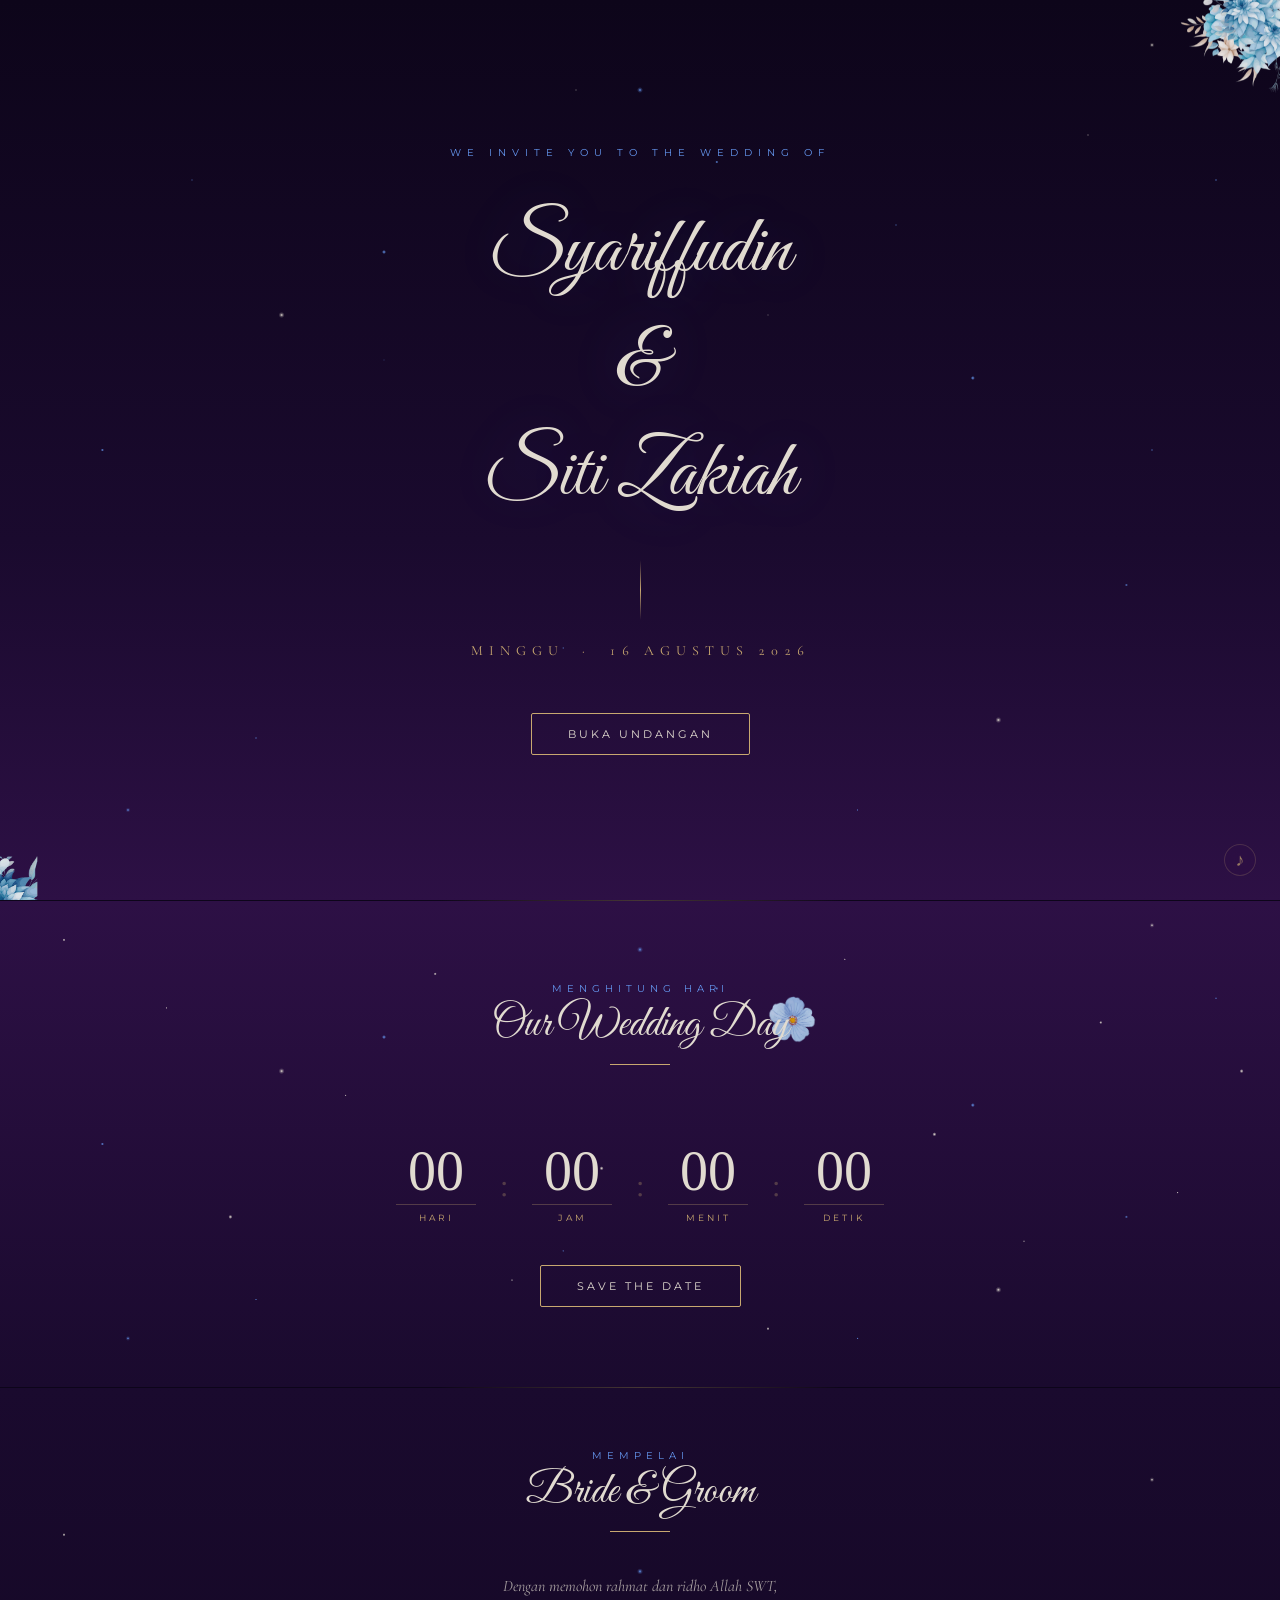
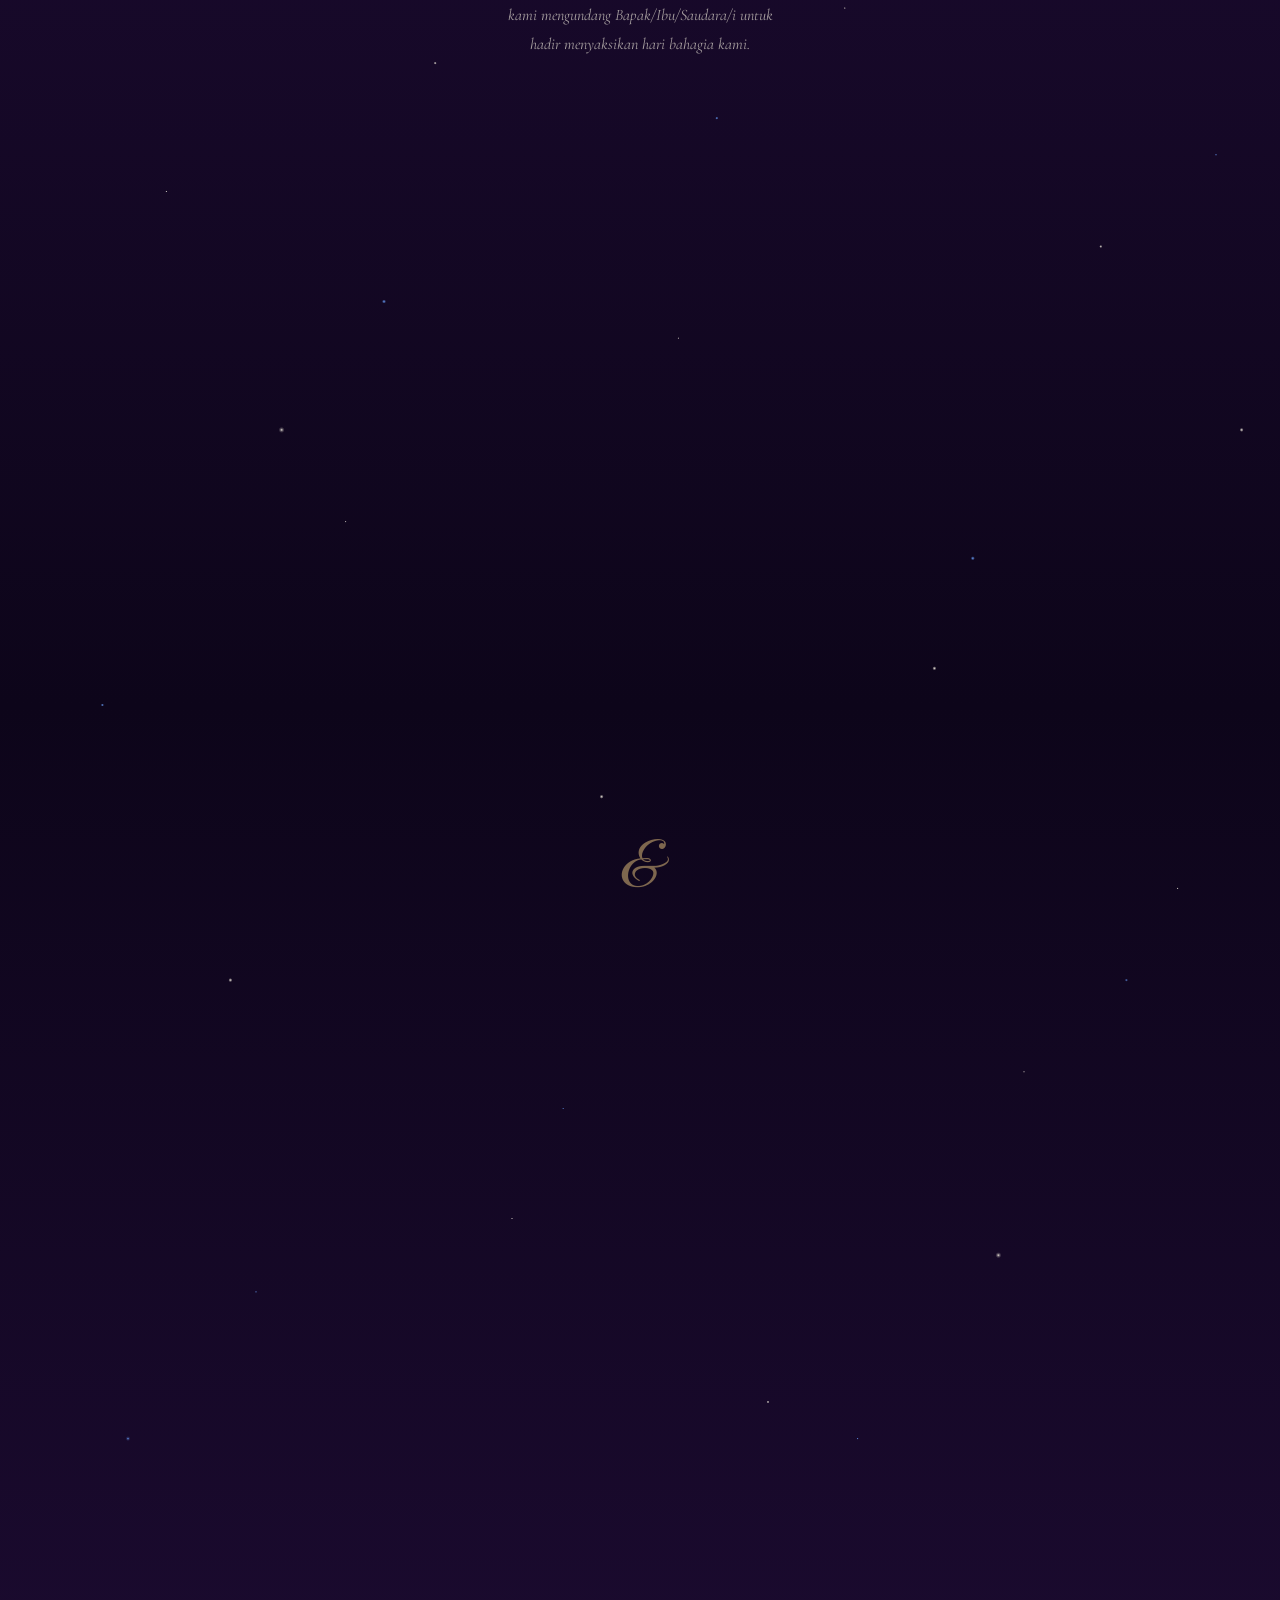
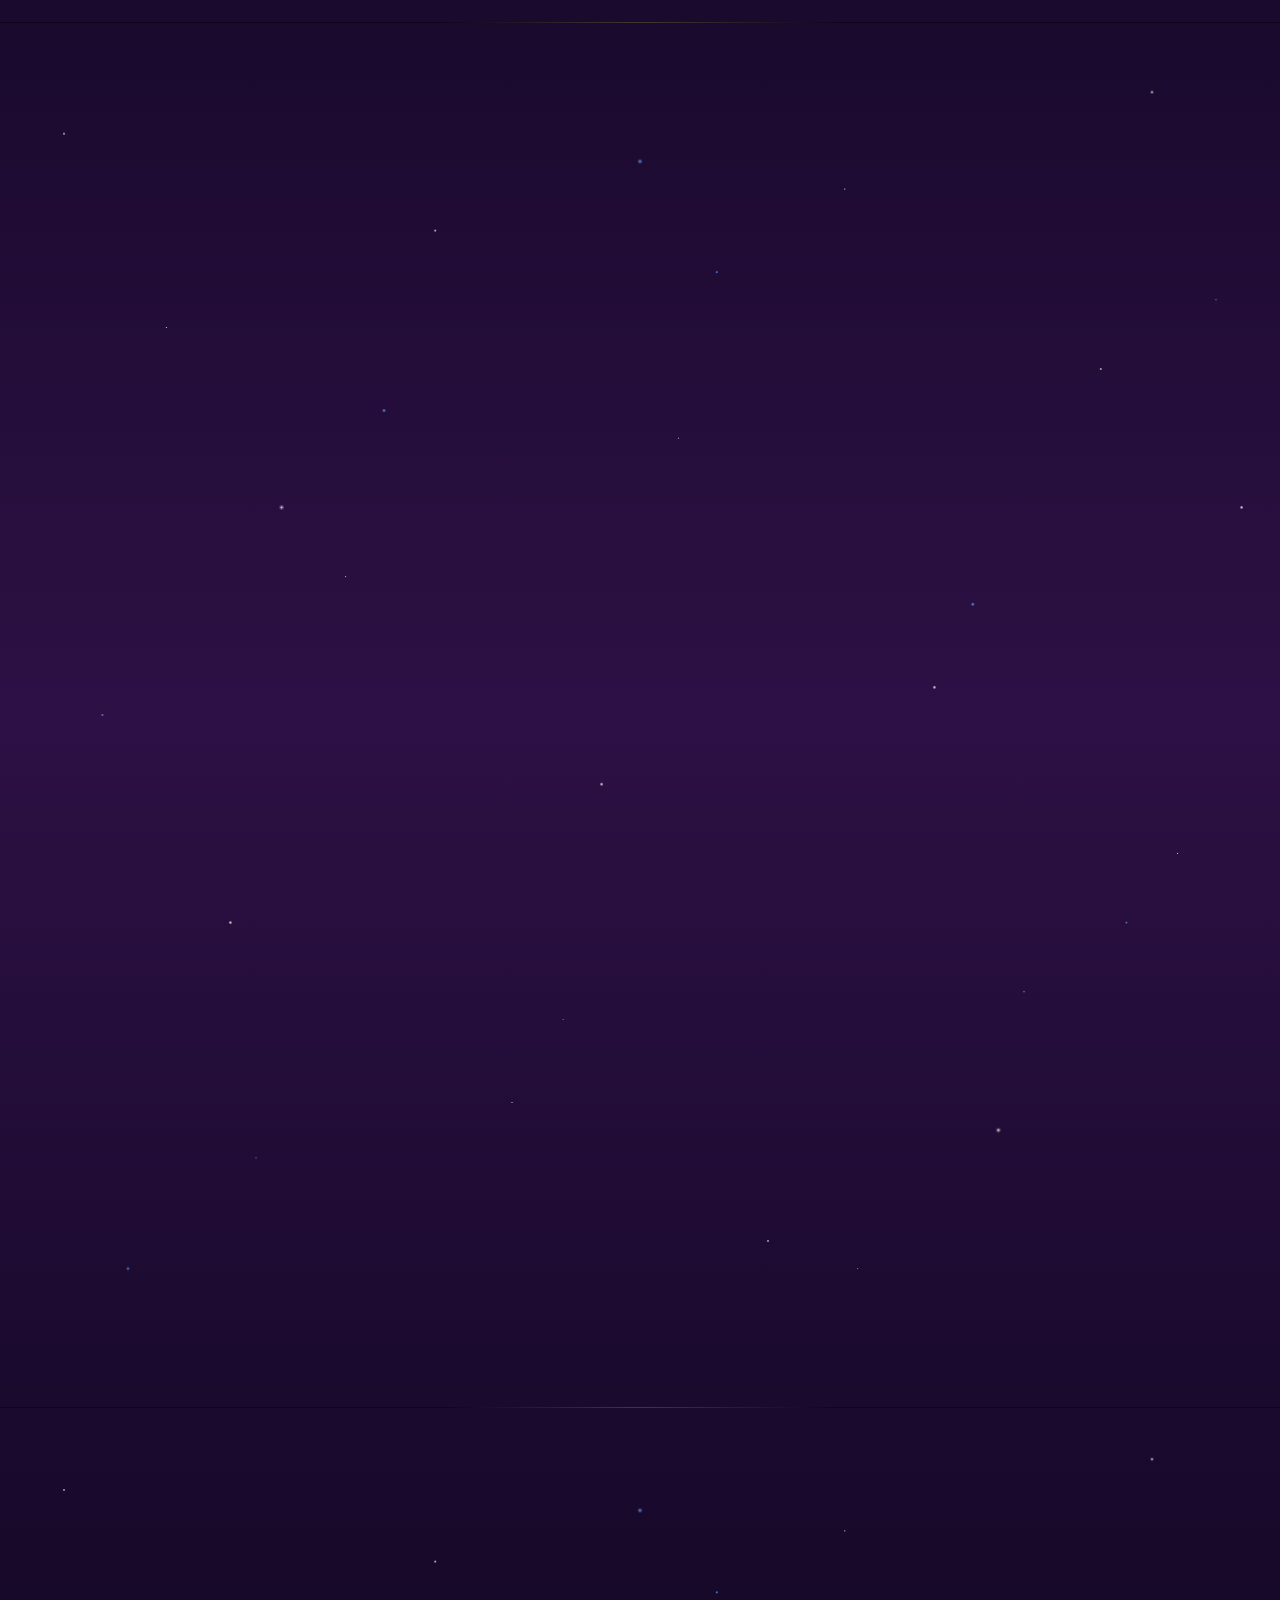
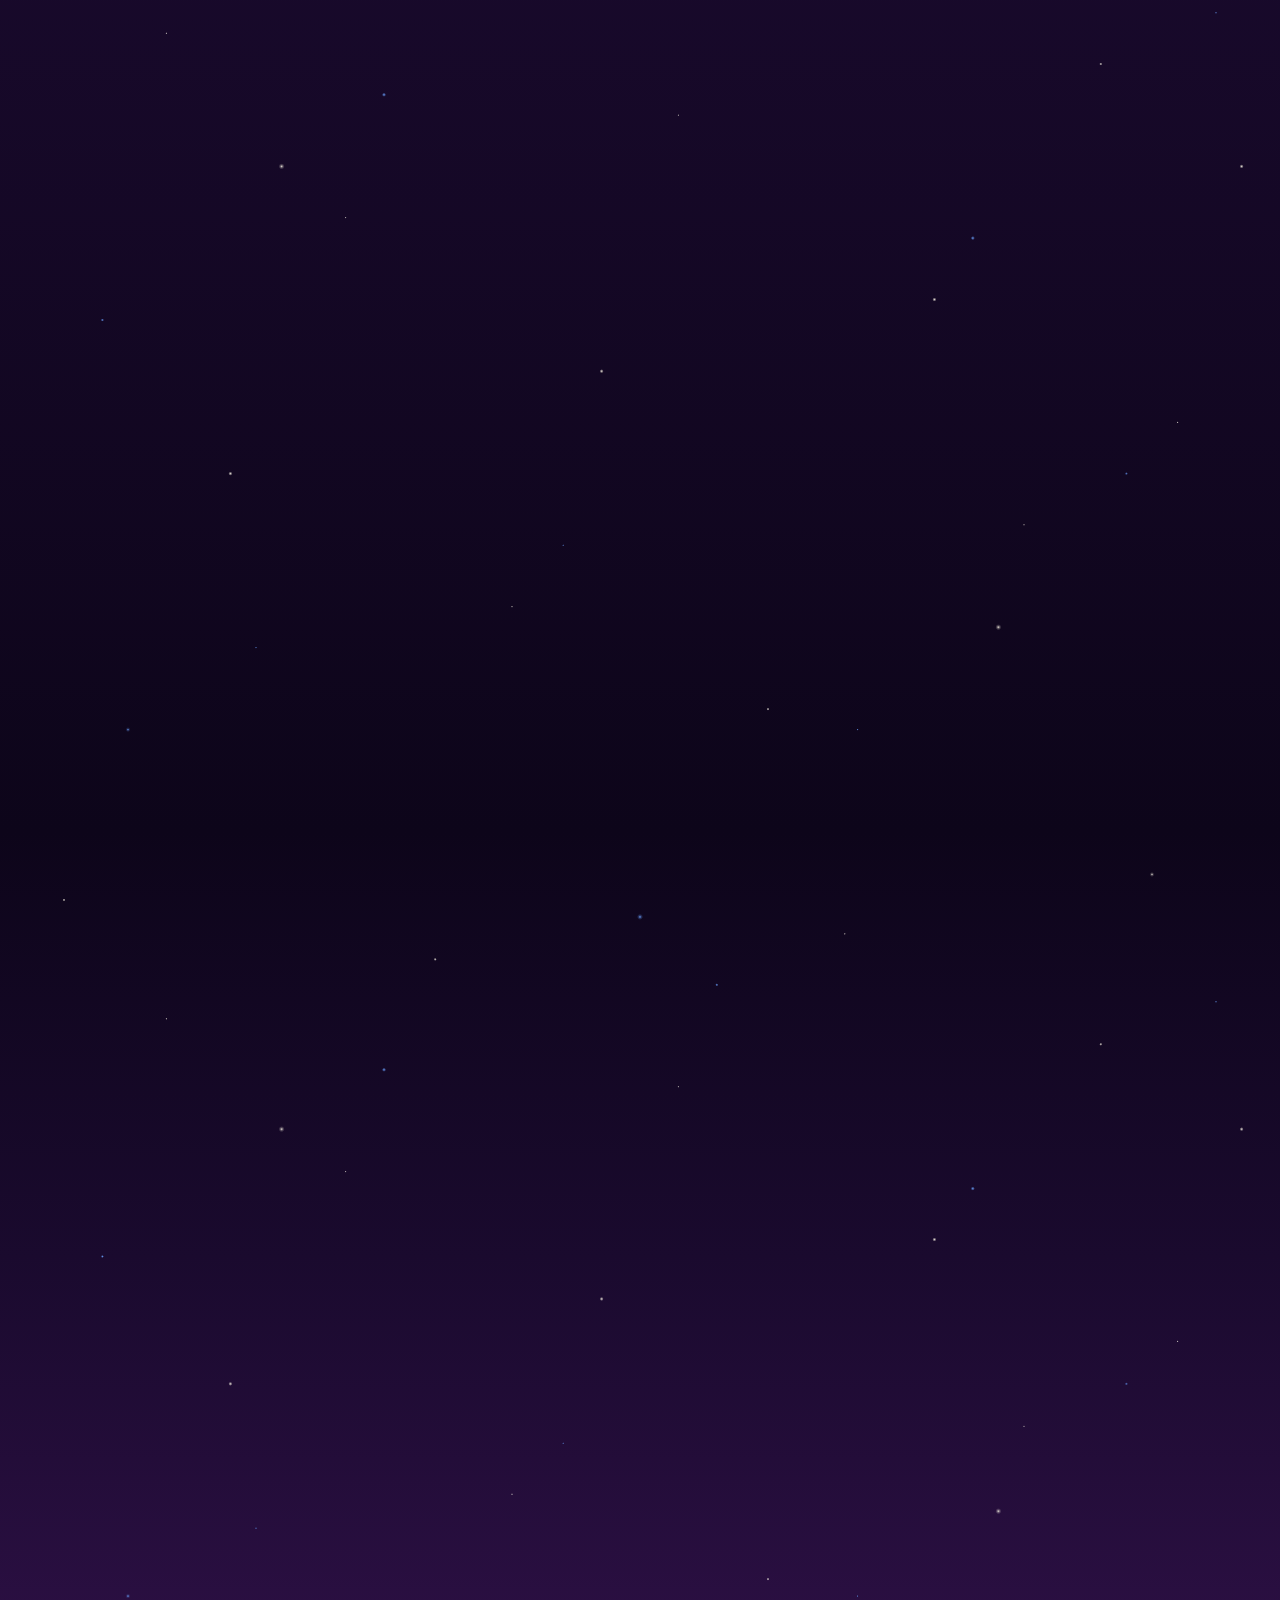
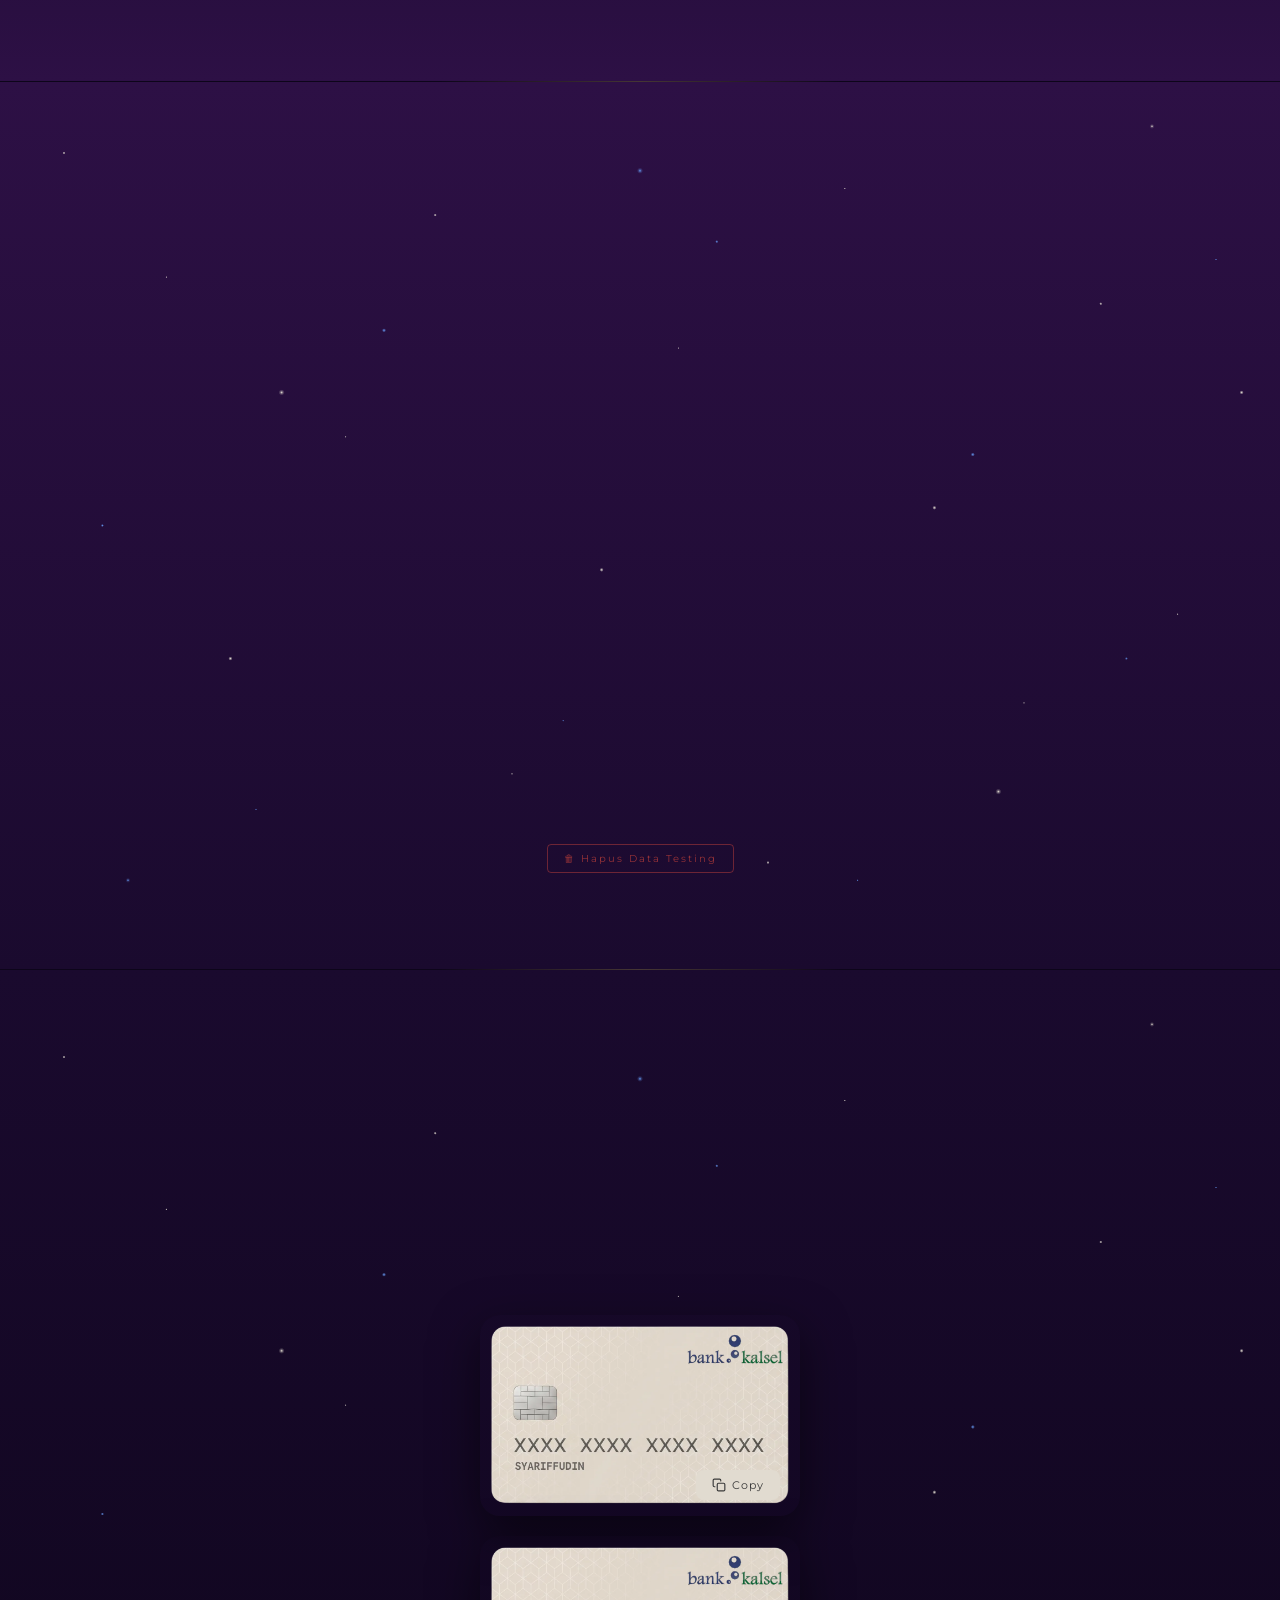
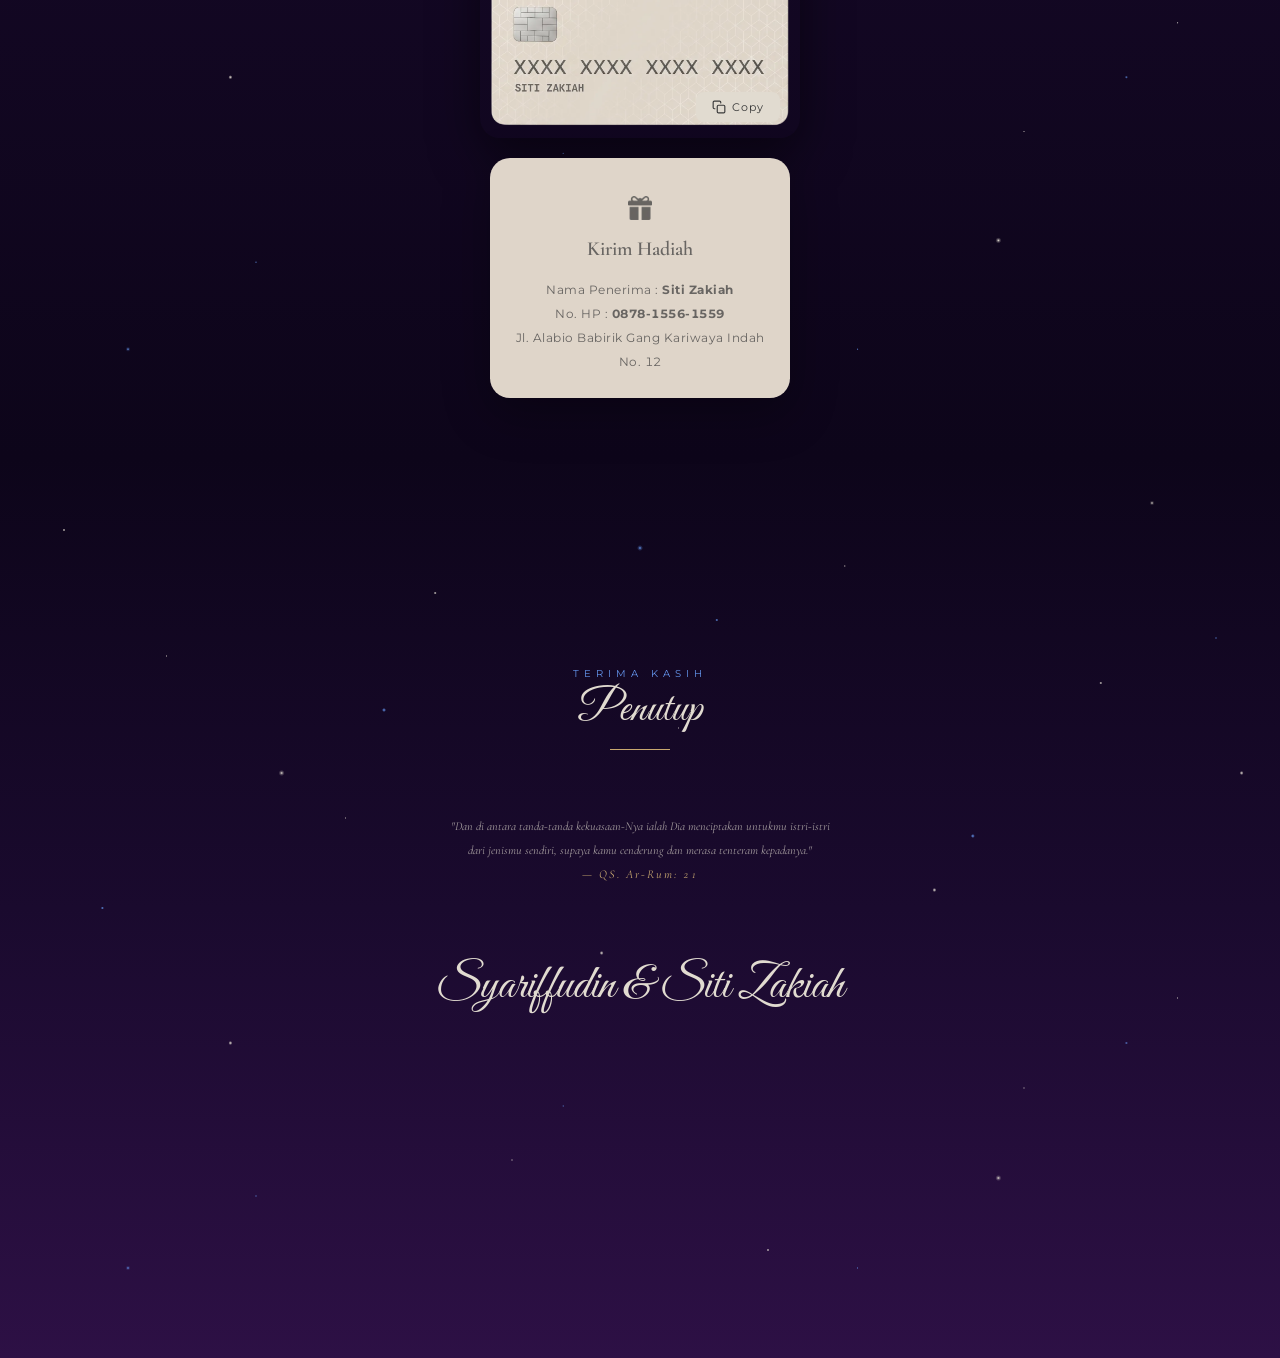
==== commit d9041dc9: "Memperbaiki halaman invitation" ====
--- a/pages/invitation.html
+++ b/pages/invitation.html
@@ -43,6 +43,7 @@
   font-variant-numeric: tabular-nums; /* ← tambahkan ini */
   max-width: 100vw;
   width: 100%;
+  touch-action: pan-y;
 }
 
 /* ---- SCROLLBAR ---- */
@@ -552,10 +553,10 @@
 .gallery-wrapper {
   position: relative;
   width: min(360px, 95vw);
-  height: 740px;       /* +10px buffer aman */
-  min-height: 740px;   /* ← tambahkan, cegah collapse saat gambar belum load */
+  height: 740px;
+  min-height: 740px;
   margin: 0 auto;
-  contain: layout;
+  /* contain dihapus */
 }
 
 /* @media (max-width: 500px) {
@@ -1066,7 +1067,7 @@
 /* ---- KOTAK KIRIM HADIAH ---- */
 .gift-card {
   width: 300px;   /* ← ubah angka ini untuk lebar */
-  height: 220px; 
+  height: 240px; 
   margin: 0 auto;
   aspect-ratio: 1.586;
   background: #DFD5C9;
@@ -1081,8 +1082,8 @@
 
 
 .gift-card .gift-icon {
-  width: 36px;
-  height: 36px;
+  width: 24px;
+  height: 24px;
   object-fit: contain;
   margin-bottom: 4px;
 }
@@ -1214,6 +1215,7 @@
   inset: 0;
   z-index: 0;
   pointer-events: none;
+  will-change: opacity;
   background-image:
     radial-gradient(1.5px 1.5px at 5%   8%,  rgba(225,219,208,1) 0%, transparent 100%),
     radial-gradient(1px   1px   at 13%  22%, rgba(225,219,208,0.9) 0%, transparent 100%),
@@ -1256,6 +1258,7 @@
     radial-gradient(3px   3px   at 78%  80%, rgba(225,219,208,1) 0%, rgba(225,219,208,0.3) 50%, transparent 100%),
     radial-gradient(2.5px 2.5px at 10%  90%, rgba(100,149,237,1) 0%, rgba(100,149,237,0.2) 50%, transparent 100%),
     radial-gradient(2.5px 2.5px at 90%  5%,  rgba(225,219,208,1) 0%, rgba(225,219,208,0.2) 50%, transparent 100%);
+  will-change: opacity;
   animation: twinkle-b 6s ease-in-out infinite;
 }
 
@@ -1408,13 +1411,25 @@
 
 /* Semua section minimal setinggi layar */
 section {
-  min-height: calc(var(--vh, 1vh) * 100);
   display: flex;
   flex-direction: column;
   align-items: center;
   justify-content: center;
-  overflow: visible;  /* ← tambahkan ini */
-}
+  overflow: visible;
+  /* TIDAK ada min-height di sini */
+}
+
+#hero,
+#closing {
+  min-height: calc(var(--vh, 1vh) * 100);
+}
+#countdown,
+#rsvp,
+#guestbook {
+  padding-top: 80px;
+  padding-bottom: 80px;
+}
+
 
 /* Section yang kontennya panjang — boleh lebih dari 100dvh */
 #couple,
@@ -1471,7 +1486,7 @@
 
 #hero,
 #couple{
-   overflow: clip;  /* clip memotong visual tapi tidak mempengaruhi scroll */
+   overflow: hidden;  /* clip memotong visual tapi tidak mempengaruhi scroll */
 }
 
   </style>
@@ -1672,7 +1687,7 @@
       <strong>Bapak Abdul Gani</strong><br>
       &amp; <strong>Ibu Norbaiti</strong>
     </p>
-    <a href="https://instagram.com/instagram_pria" 
+    <a href="https://www.instagram.com/za__kyaaa_a?igsh=cnQ1dDN2aTFlOXQ1" 
    class="ig-link" 
    target="_blank">
     <img src="../assets/img/instagram.webp" alt="Instagram">
@@ -1724,7 +1739,7 @@
       <div class="event-detail">
         <div class="detail-row">
           <span class="icon">📅</span>
-          <span>Minggu, 12 Agustus 2026</span>
+          <span>Minggu, 16 Agustus 2026</span>
         </div>
         <div class="detail-row">
           <span class="icon">🕙</span>
@@ -1746,7 +1761,7 @@
       <div class="event-detail">
         <div class="detail-row">
           <span class="icon">📅</span>
-          <span>Minggu, 12 Agustus 2026</span>
+          <span>Minggu, 16 Agustus 2026</span>
         </div>
         <div class="detail-row">
           <span class="icon">🕙</span>
@@ -1999,9 +2014,9 @@
       <img class="gift-icon" src="../assets/img/giftbox.webp" alt="Hadiah">
       <div class="gift-title">Kirim Hadiah</div>
       <div class="gift-detail">
-        Nama Penerima : <strong>Syariffudin / Siti Zakiah</strong><br>
-        No. HP : <strong>08xxxxxxxxxx</strong><br>
-        Jl. Nama Jalan, No. X, Kota
+        Nama Penerima : <strong>Siti Zakiah</strong><br>
+        No. HP : <strong>0878-1556-1559</strong><br>
+        Jl. Alabio Babirik Gang Kariwaya Indah No. 12
       </div>
     </div>
 
@@ -2206,7 +2221,7 @@
   btn.textContent = 'Mengirim...';
   msgEl.textContent = '';
 
-  const waNumber = '6281931590829'; // ← nomor WA pasangan
+  const waNumber = '6287815461559'; // ← nomor WA pasangan
   const waText   =
     `✨ *Ucapan Tamu Undangan* ✨\n\n` +
     `👤 Nama  : ${name}\n` +
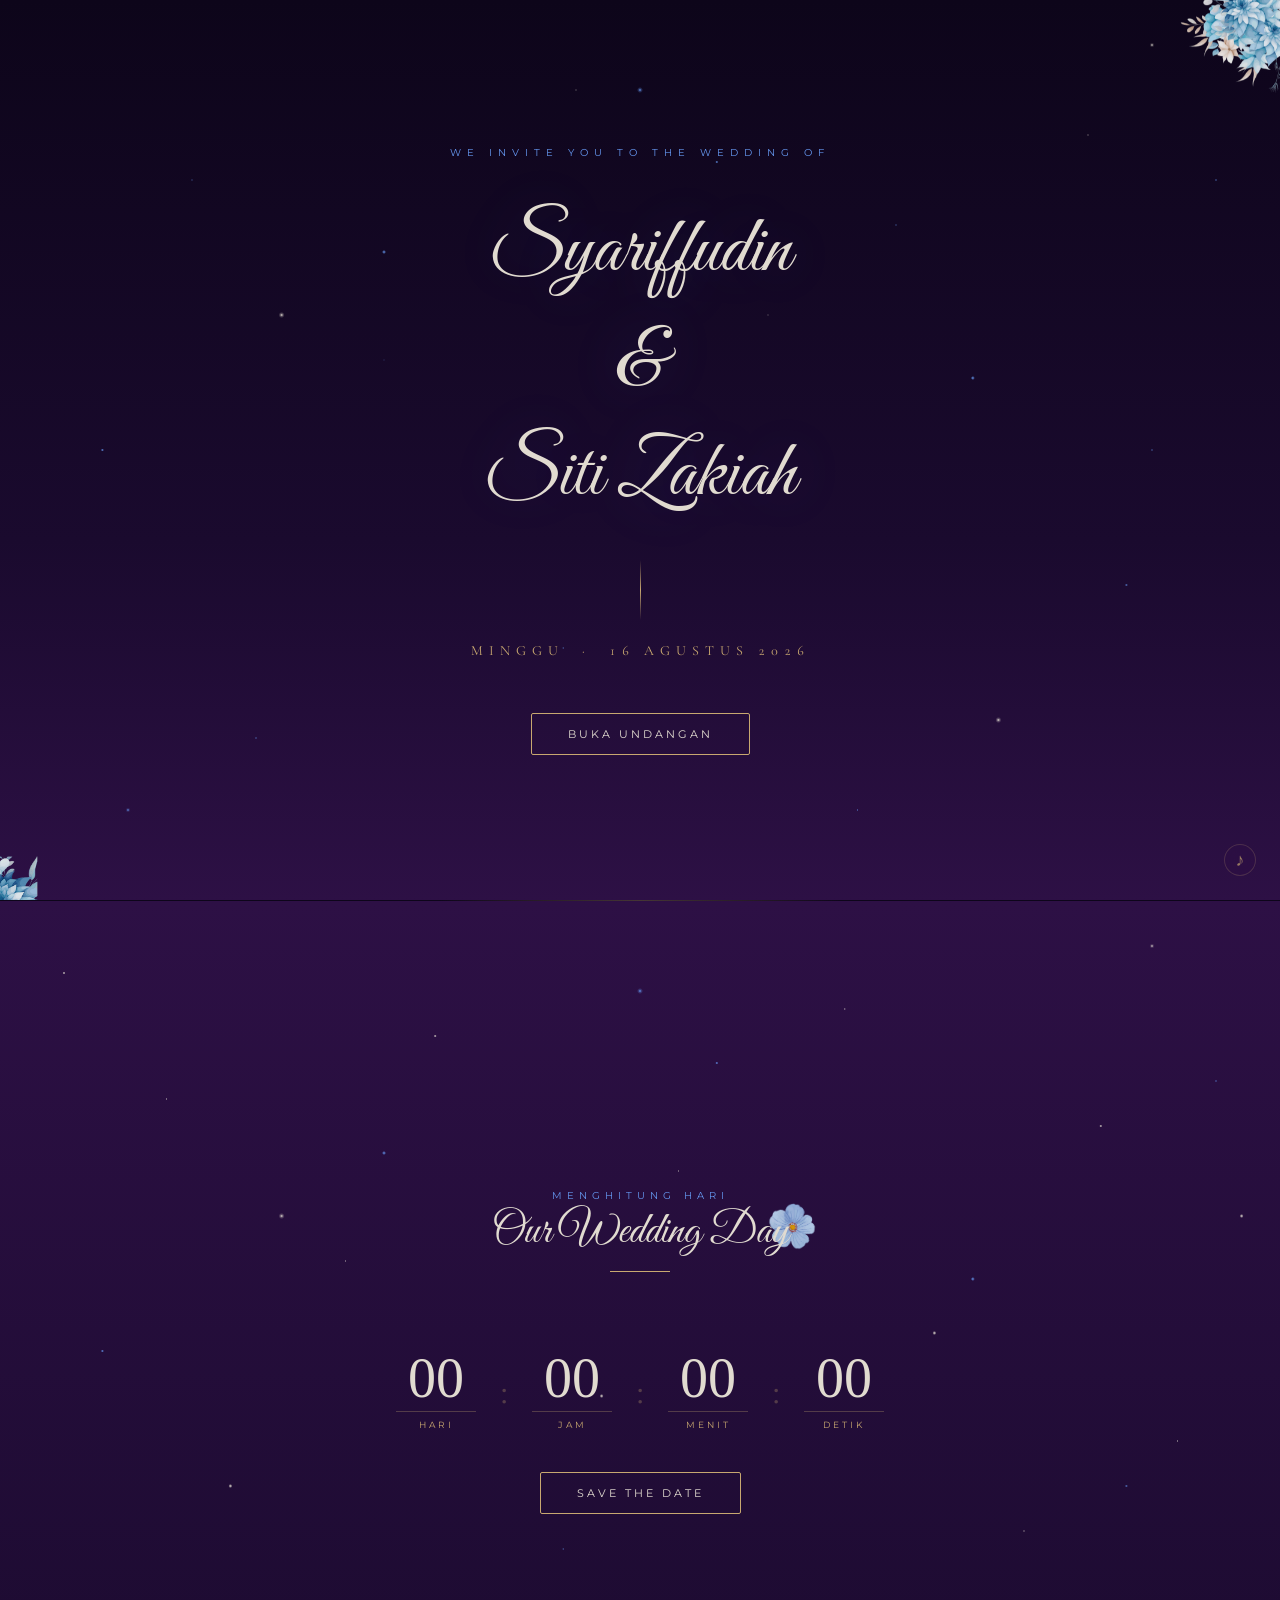
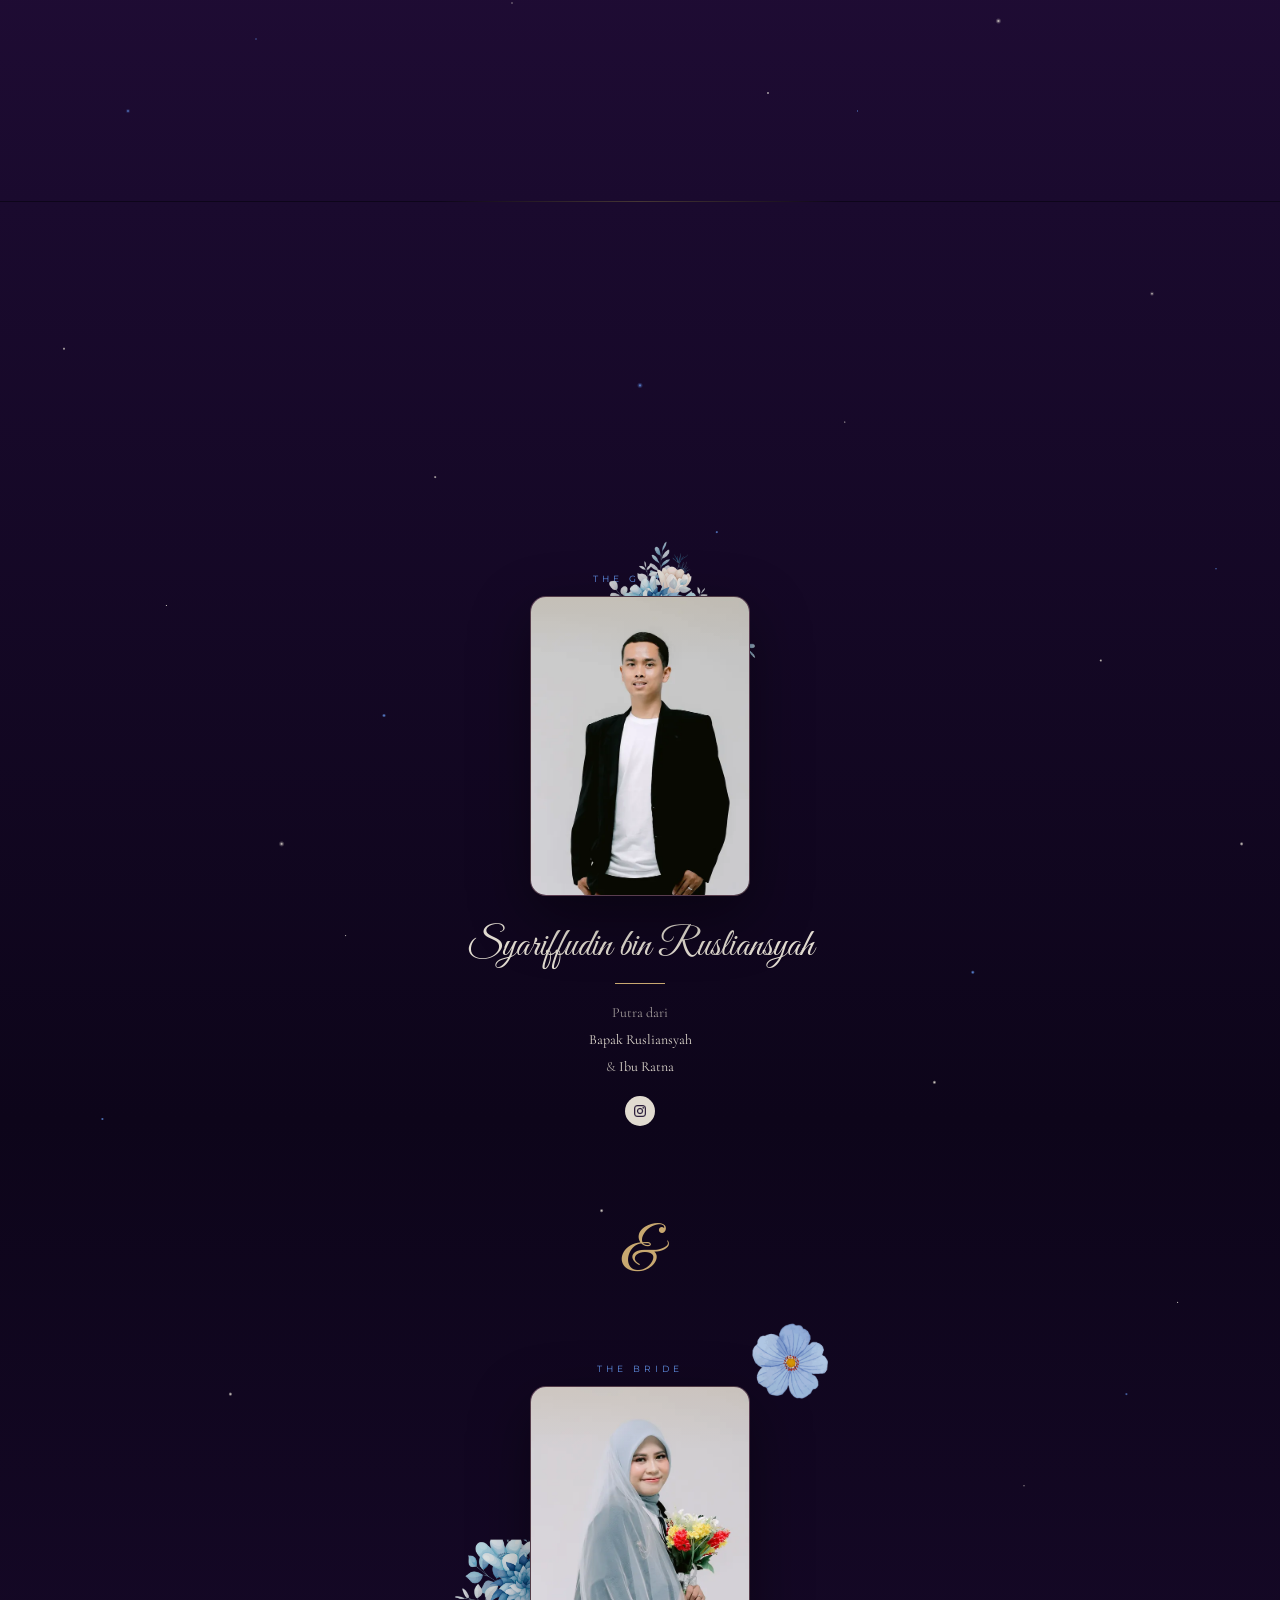
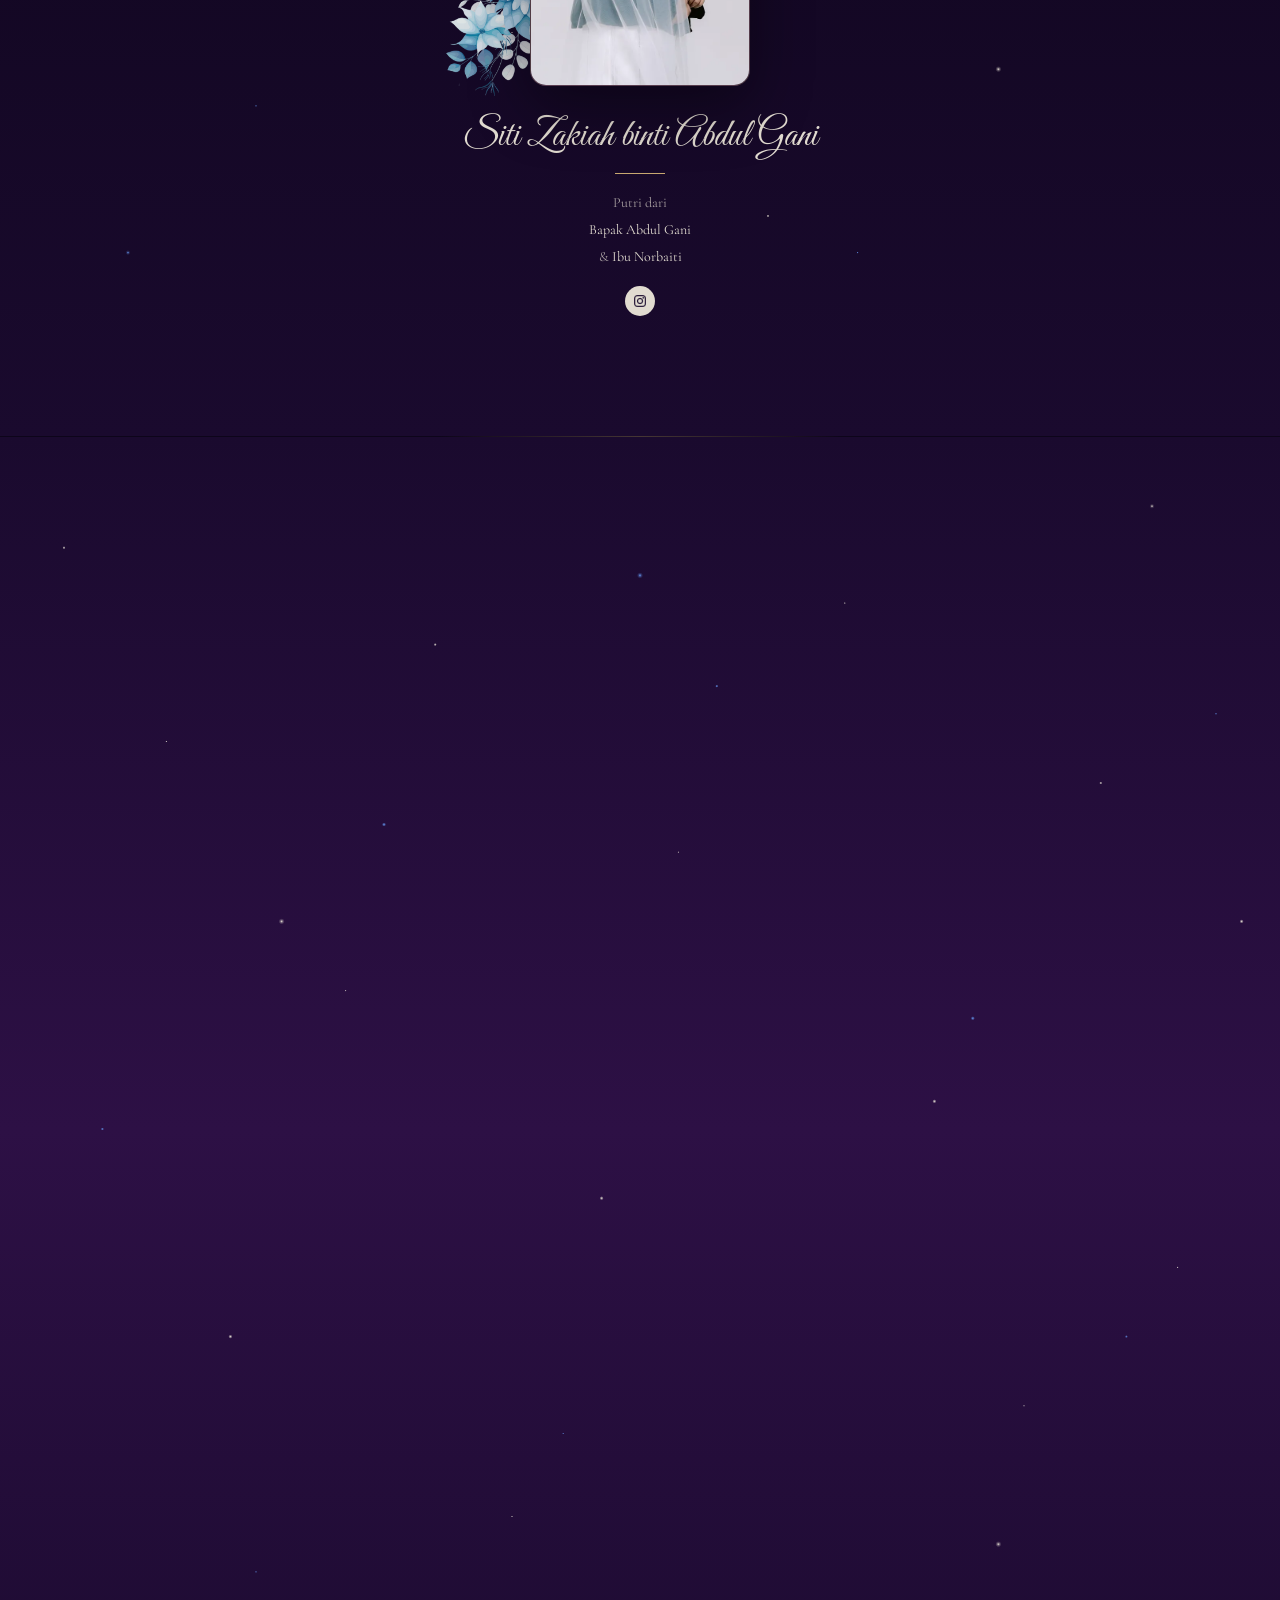
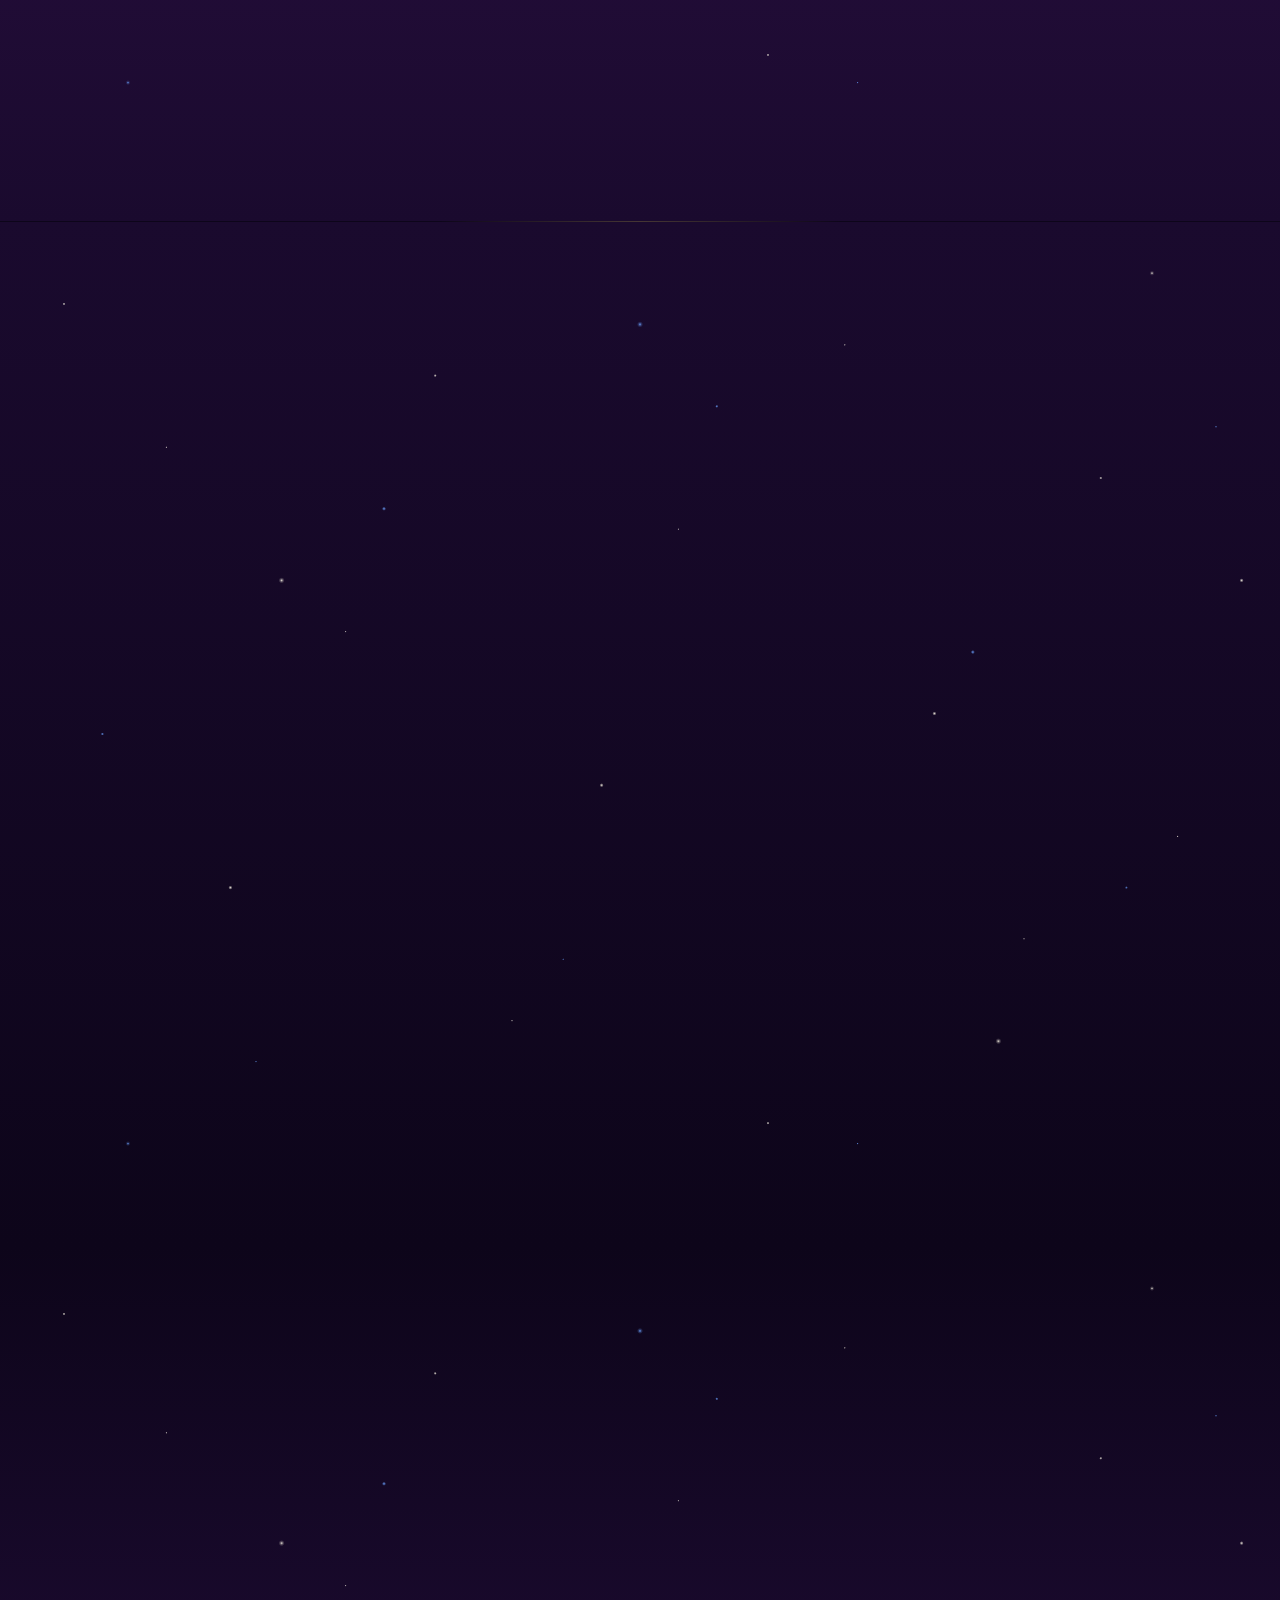
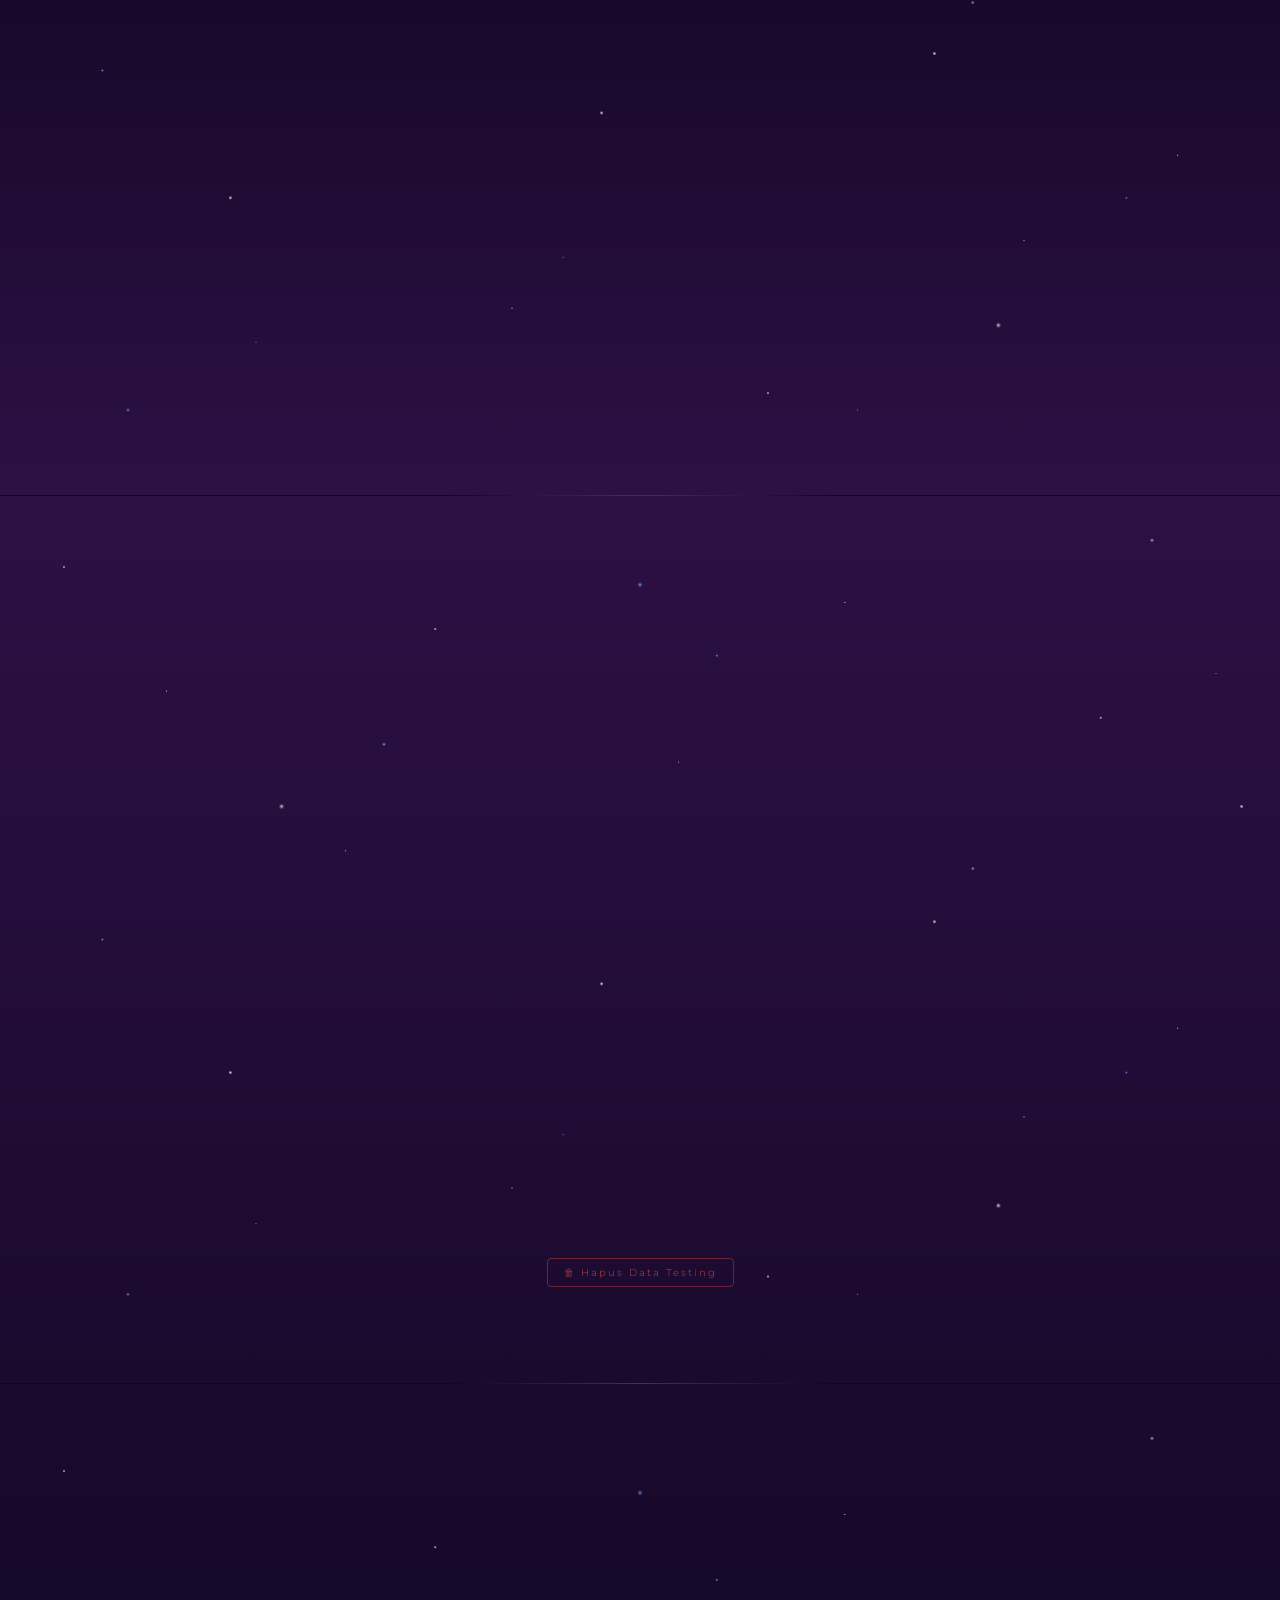
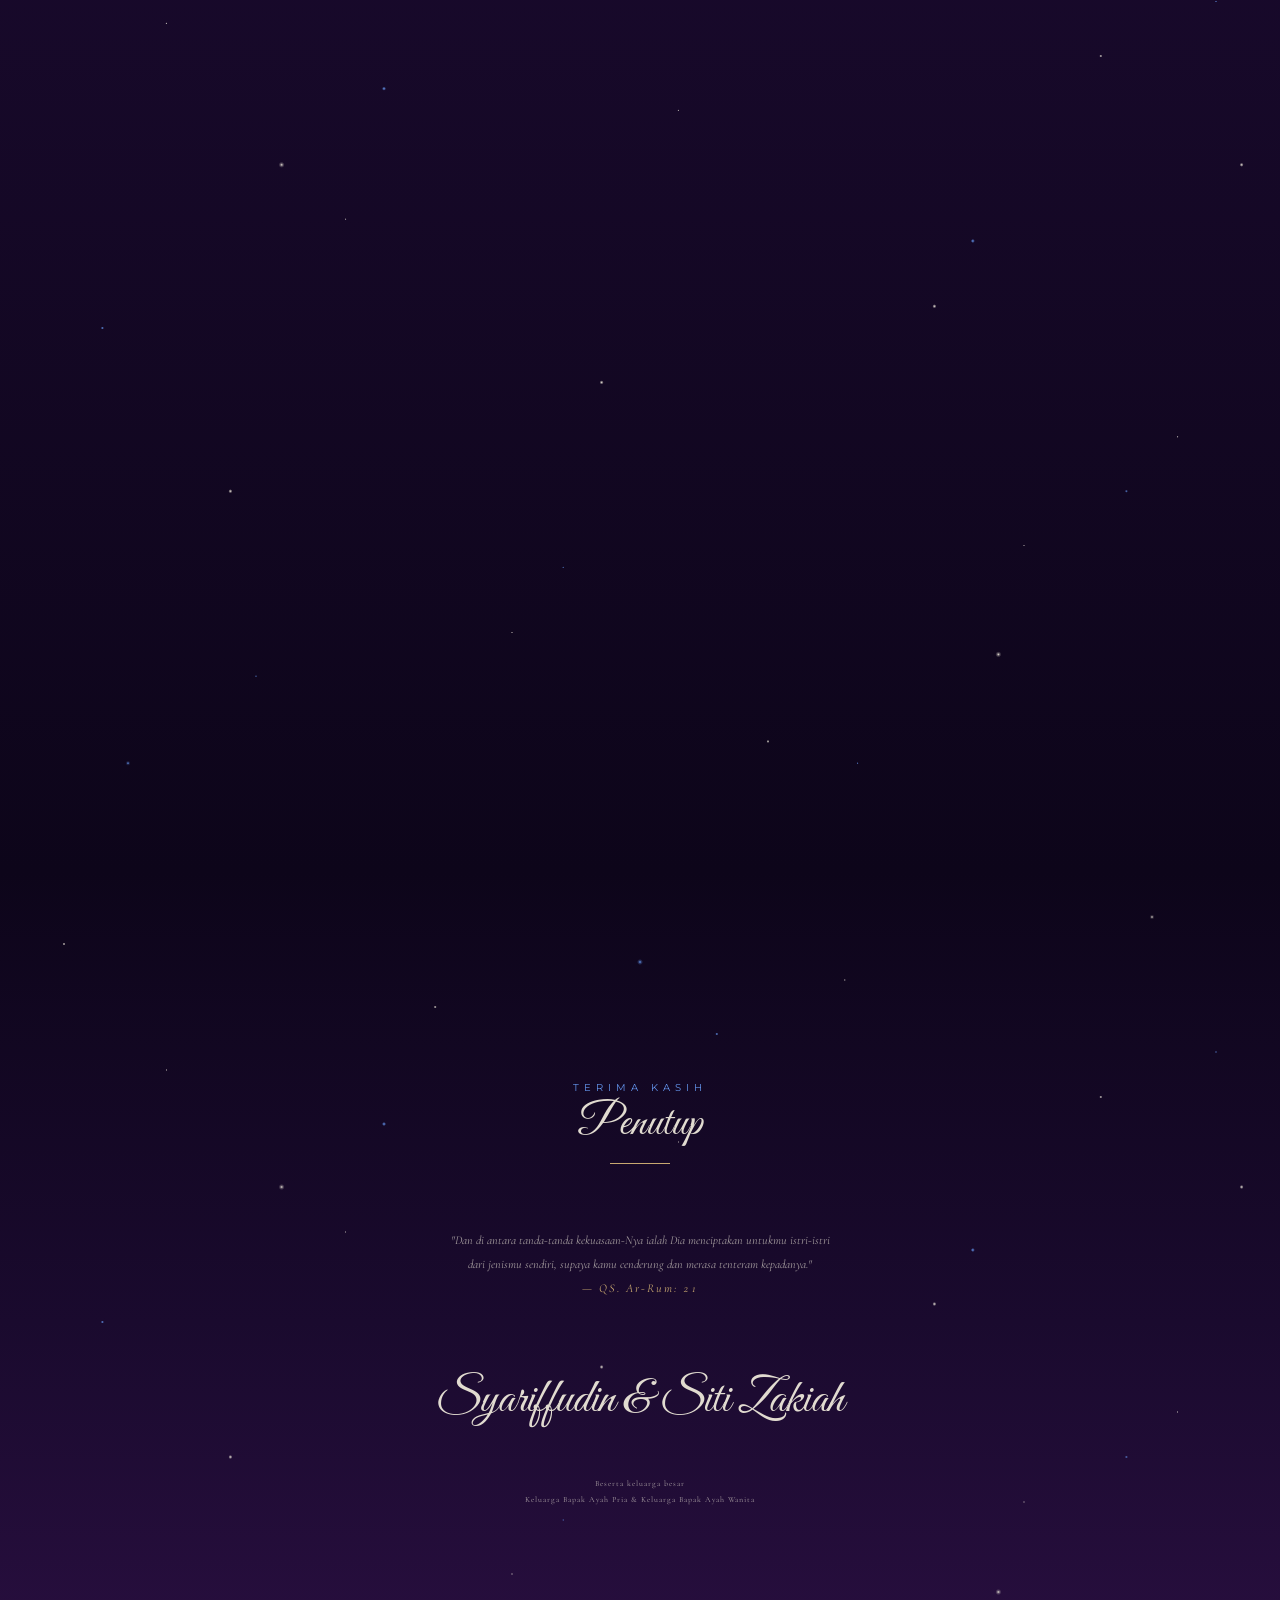
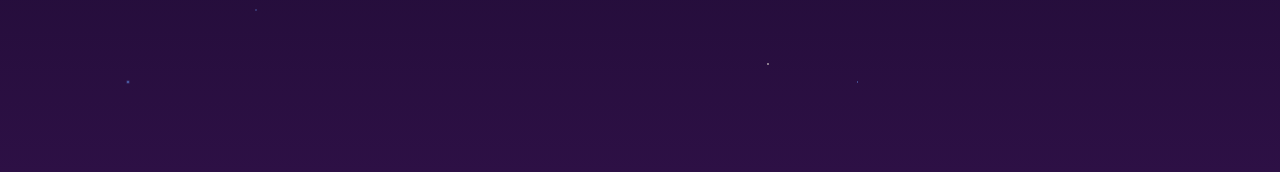
==== commit bdc0f8c2: "Perbaikan Countdown" ====
--- a/pages/invitation.html
+++ b/pages/invitation.html
@@ -1420,10 +1420,11 @@
 }
 
 #hero,
+#countdown,
 #closing {
   min-height: calc(var(--vh, 1vh) * 100);
 }
-#countdown,
+
 #rsvp,
 #guestbook {
   padding-top: 80px;
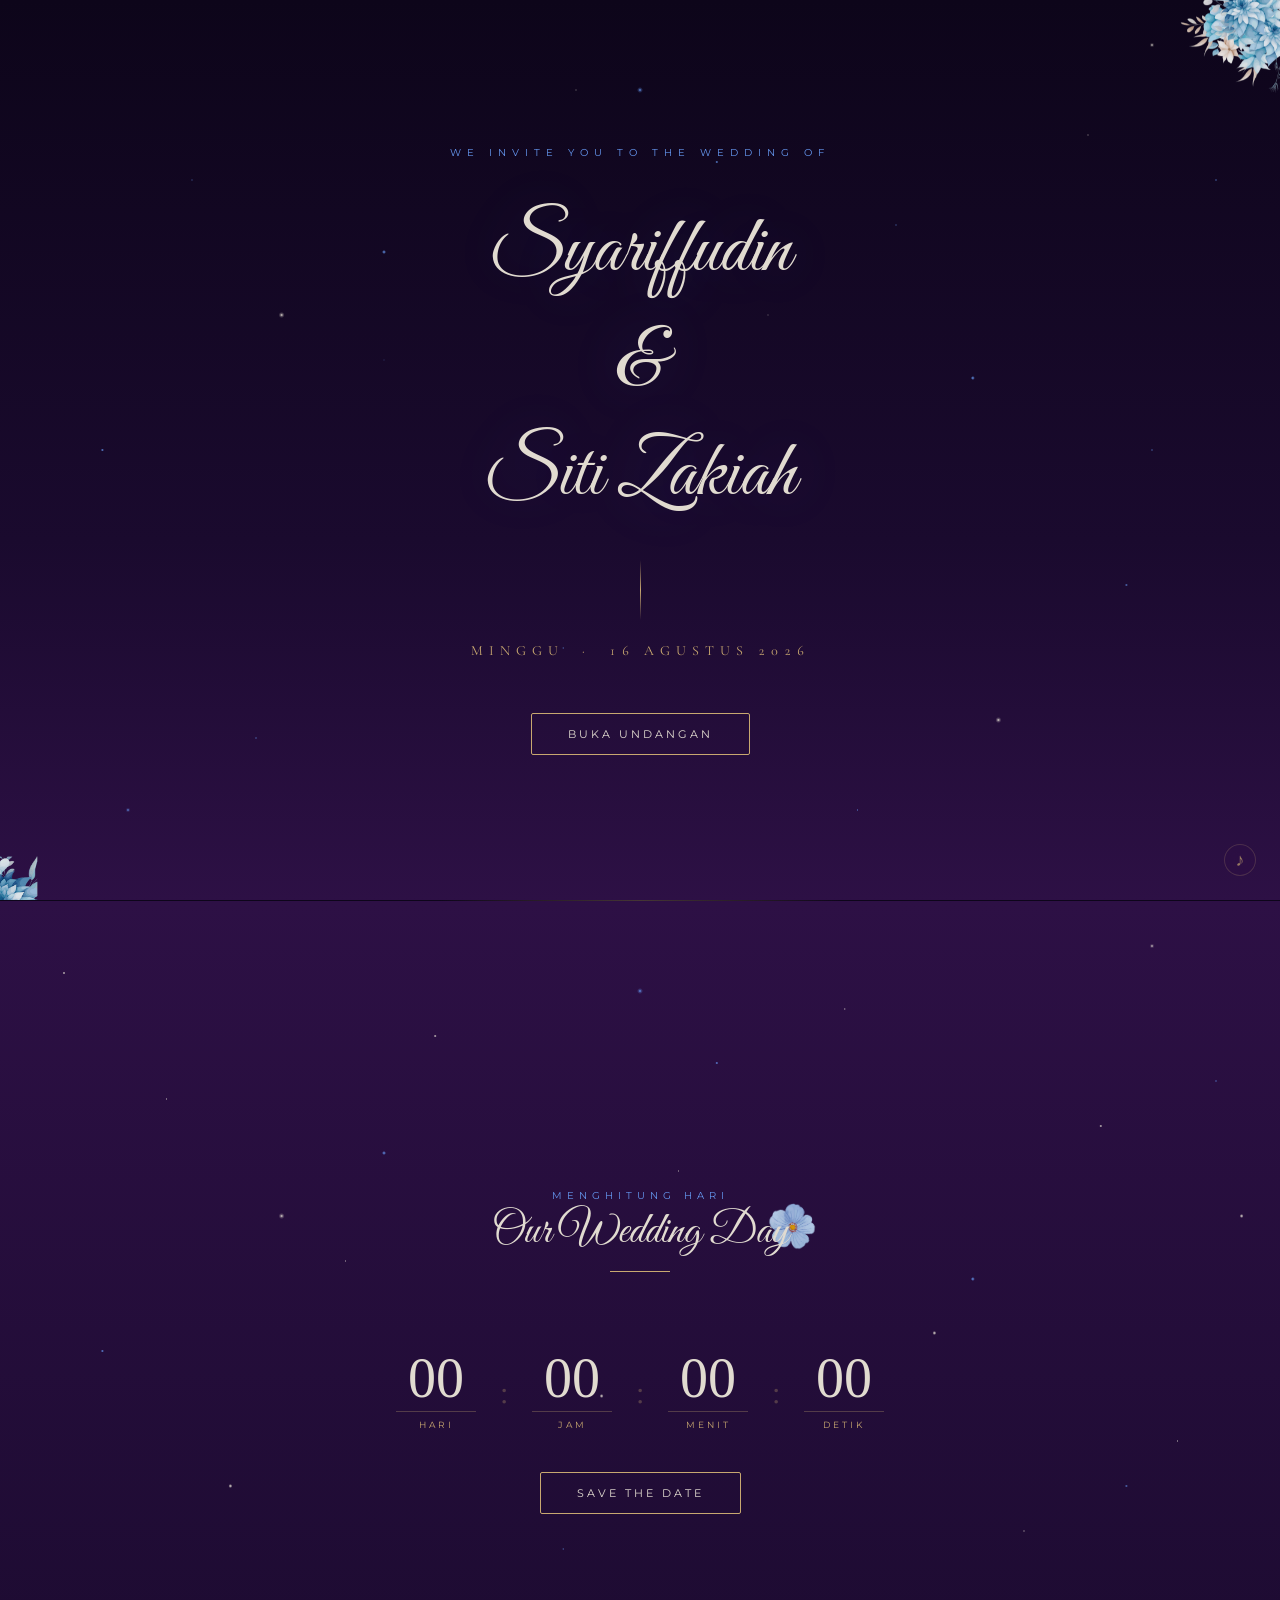
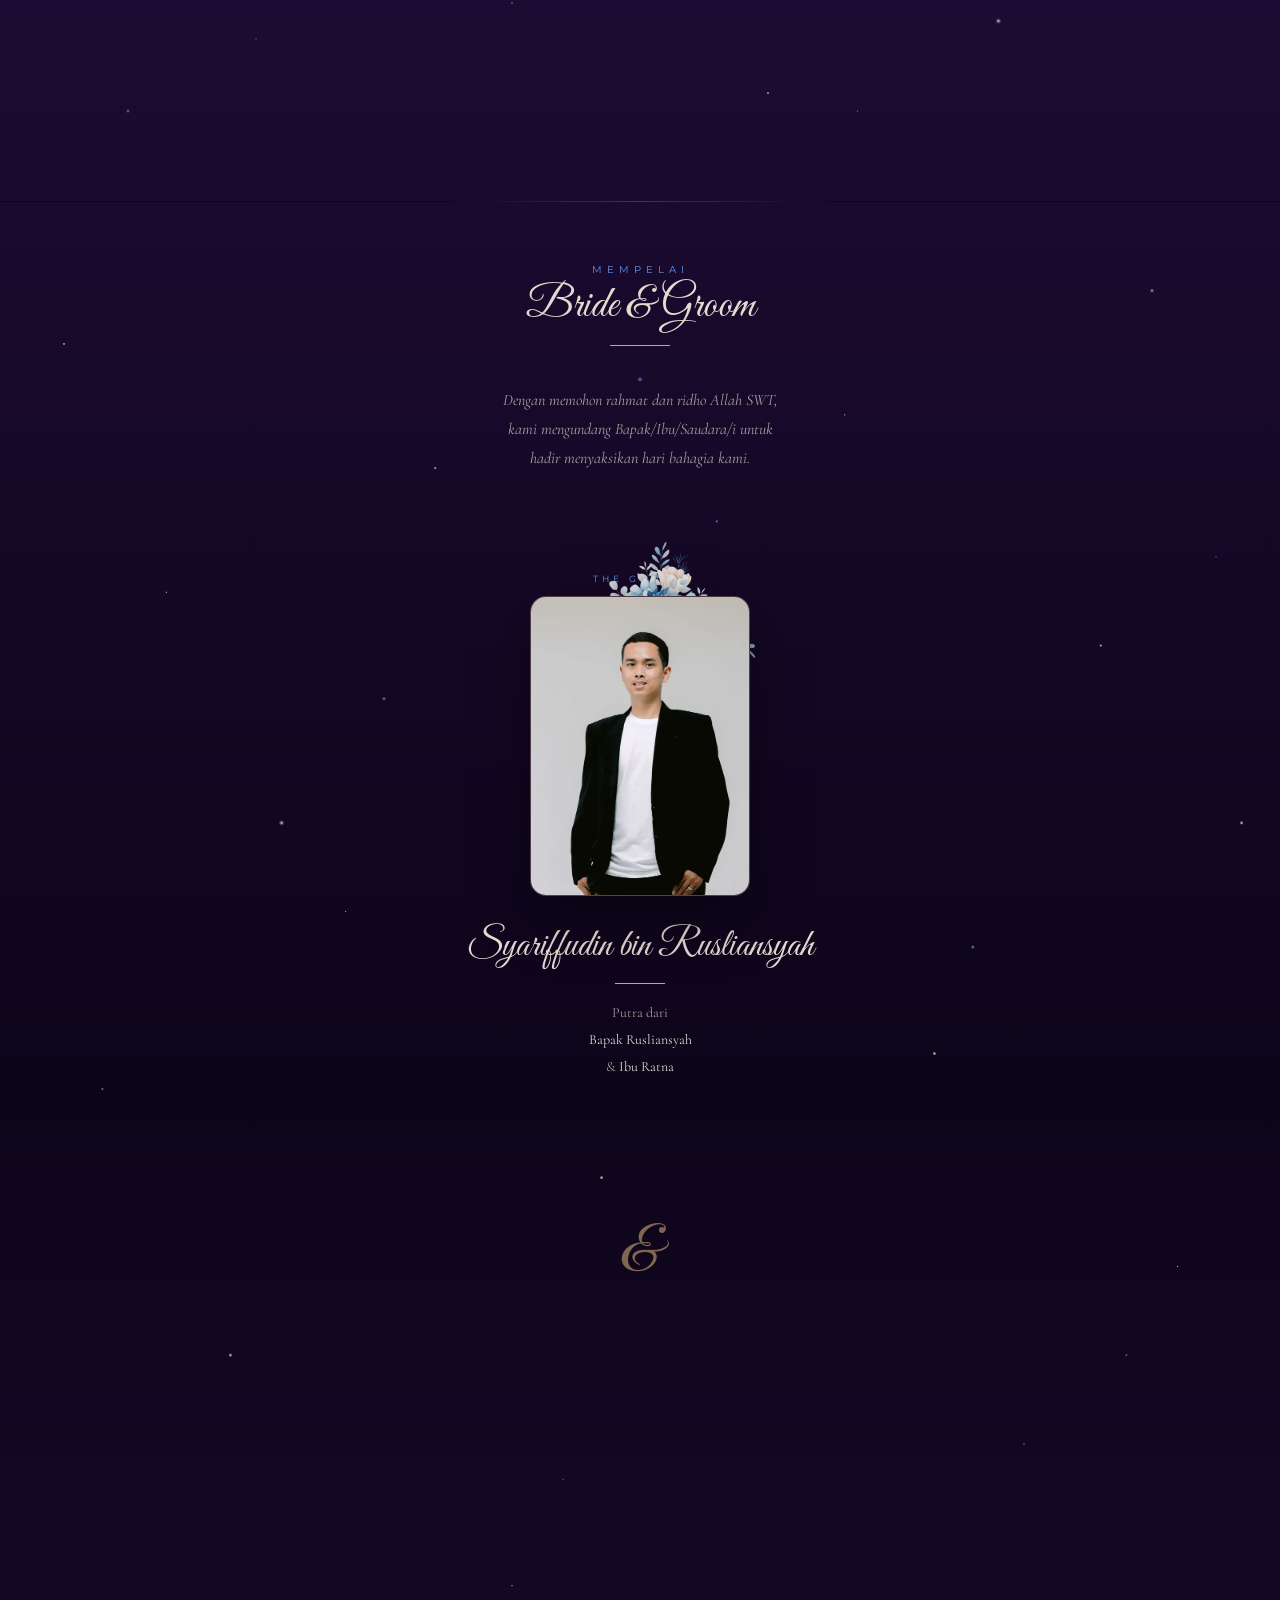
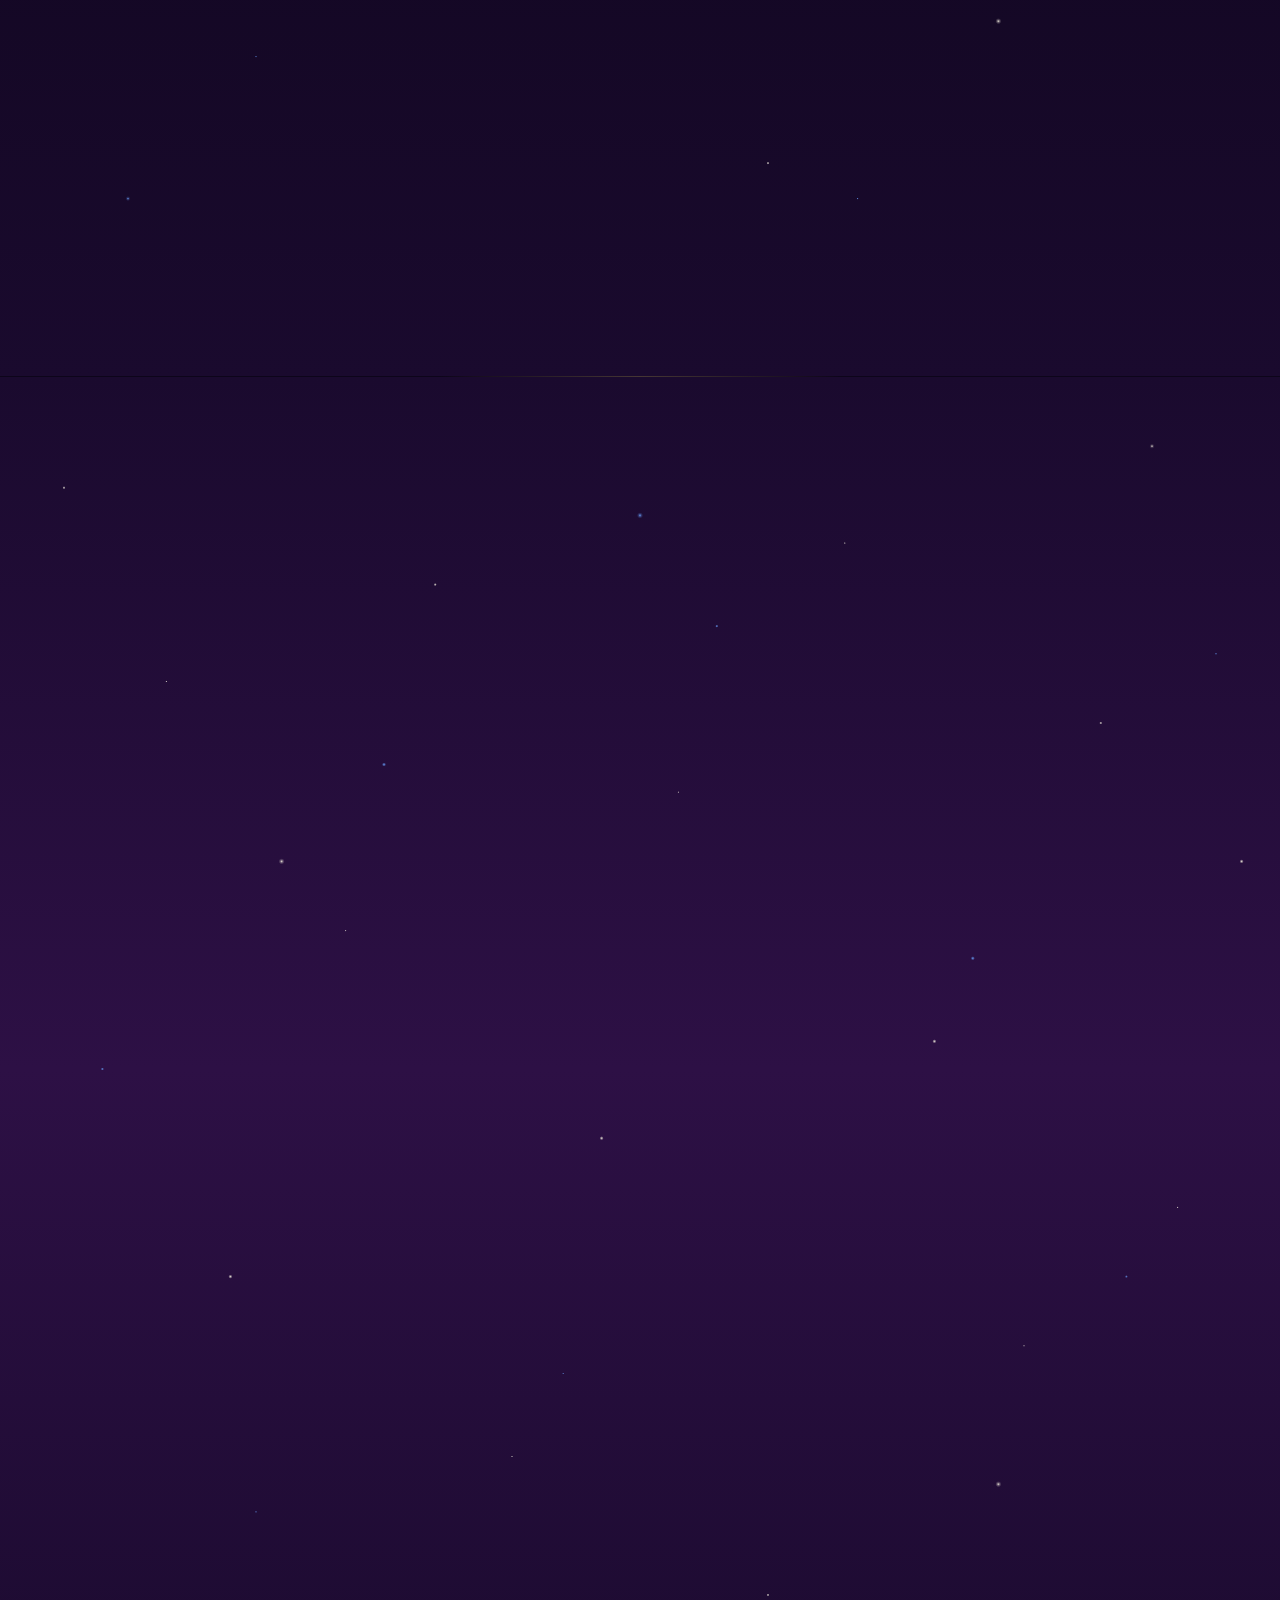
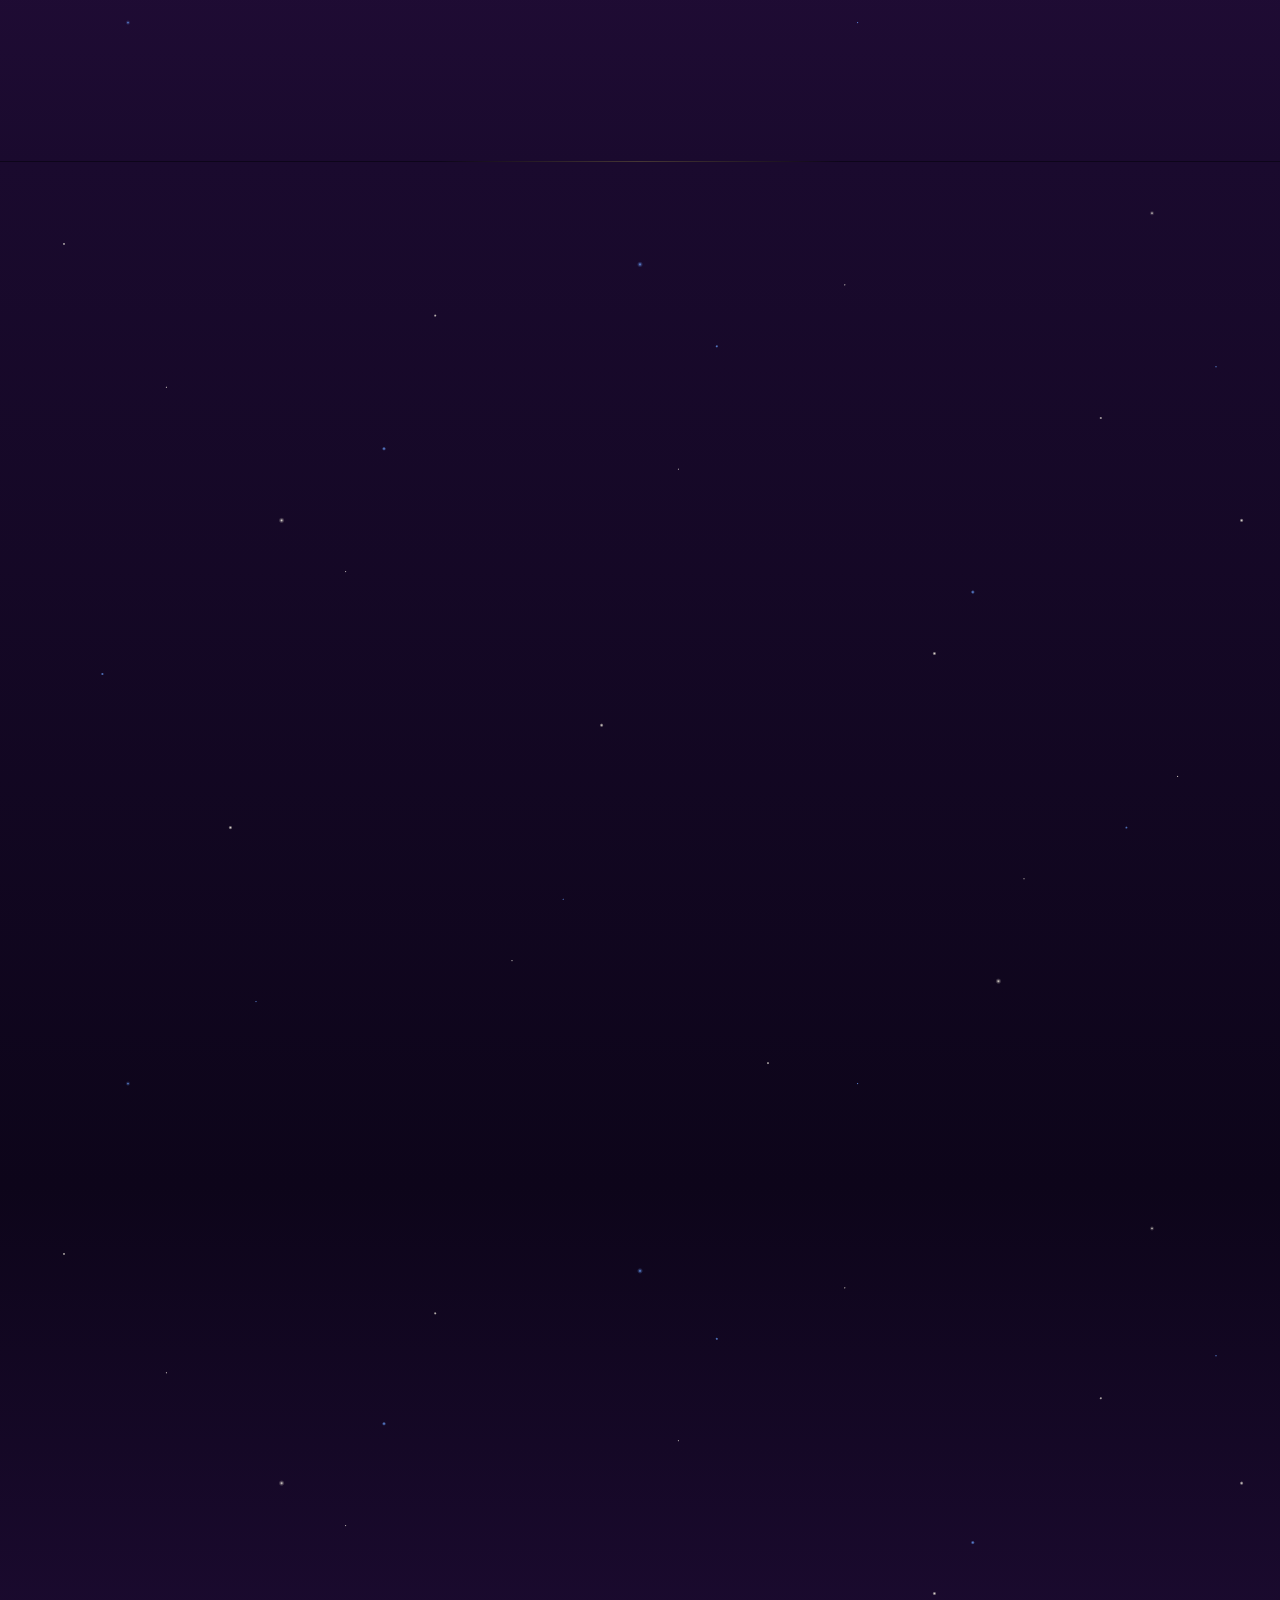
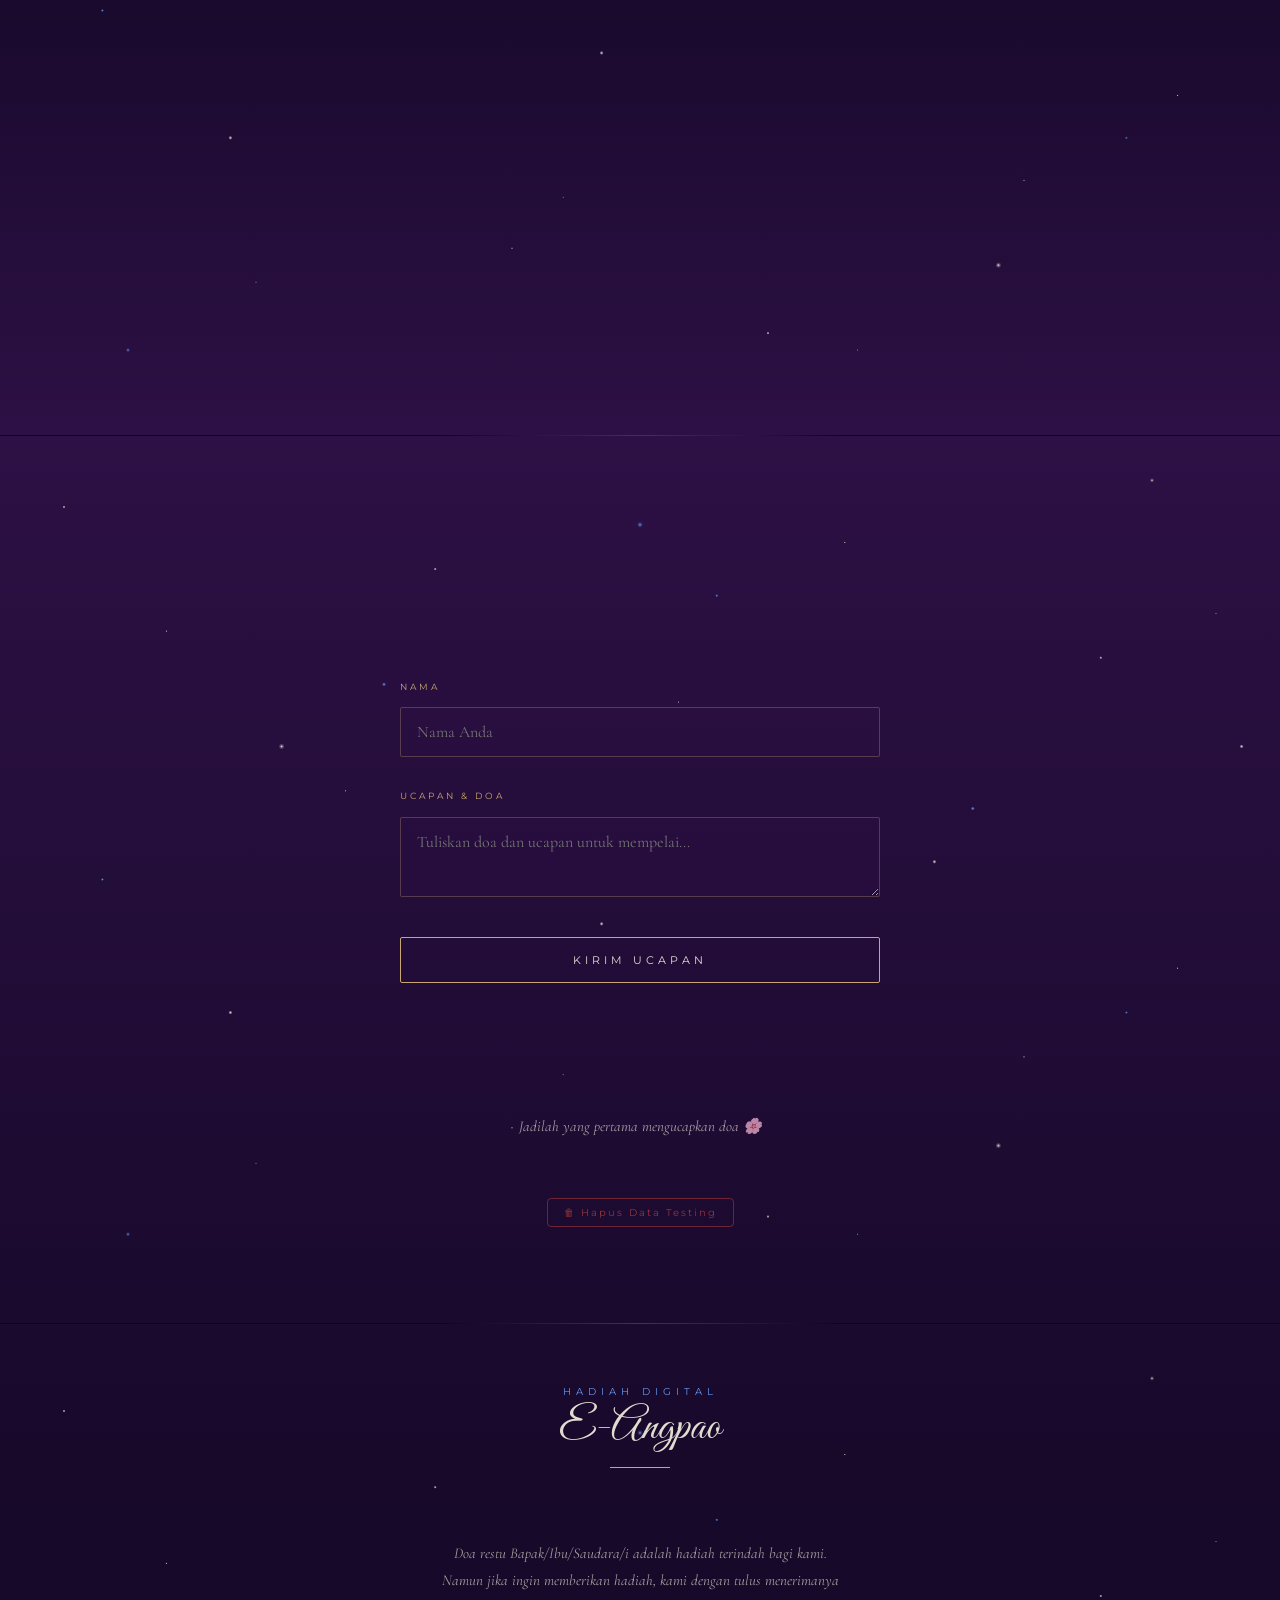
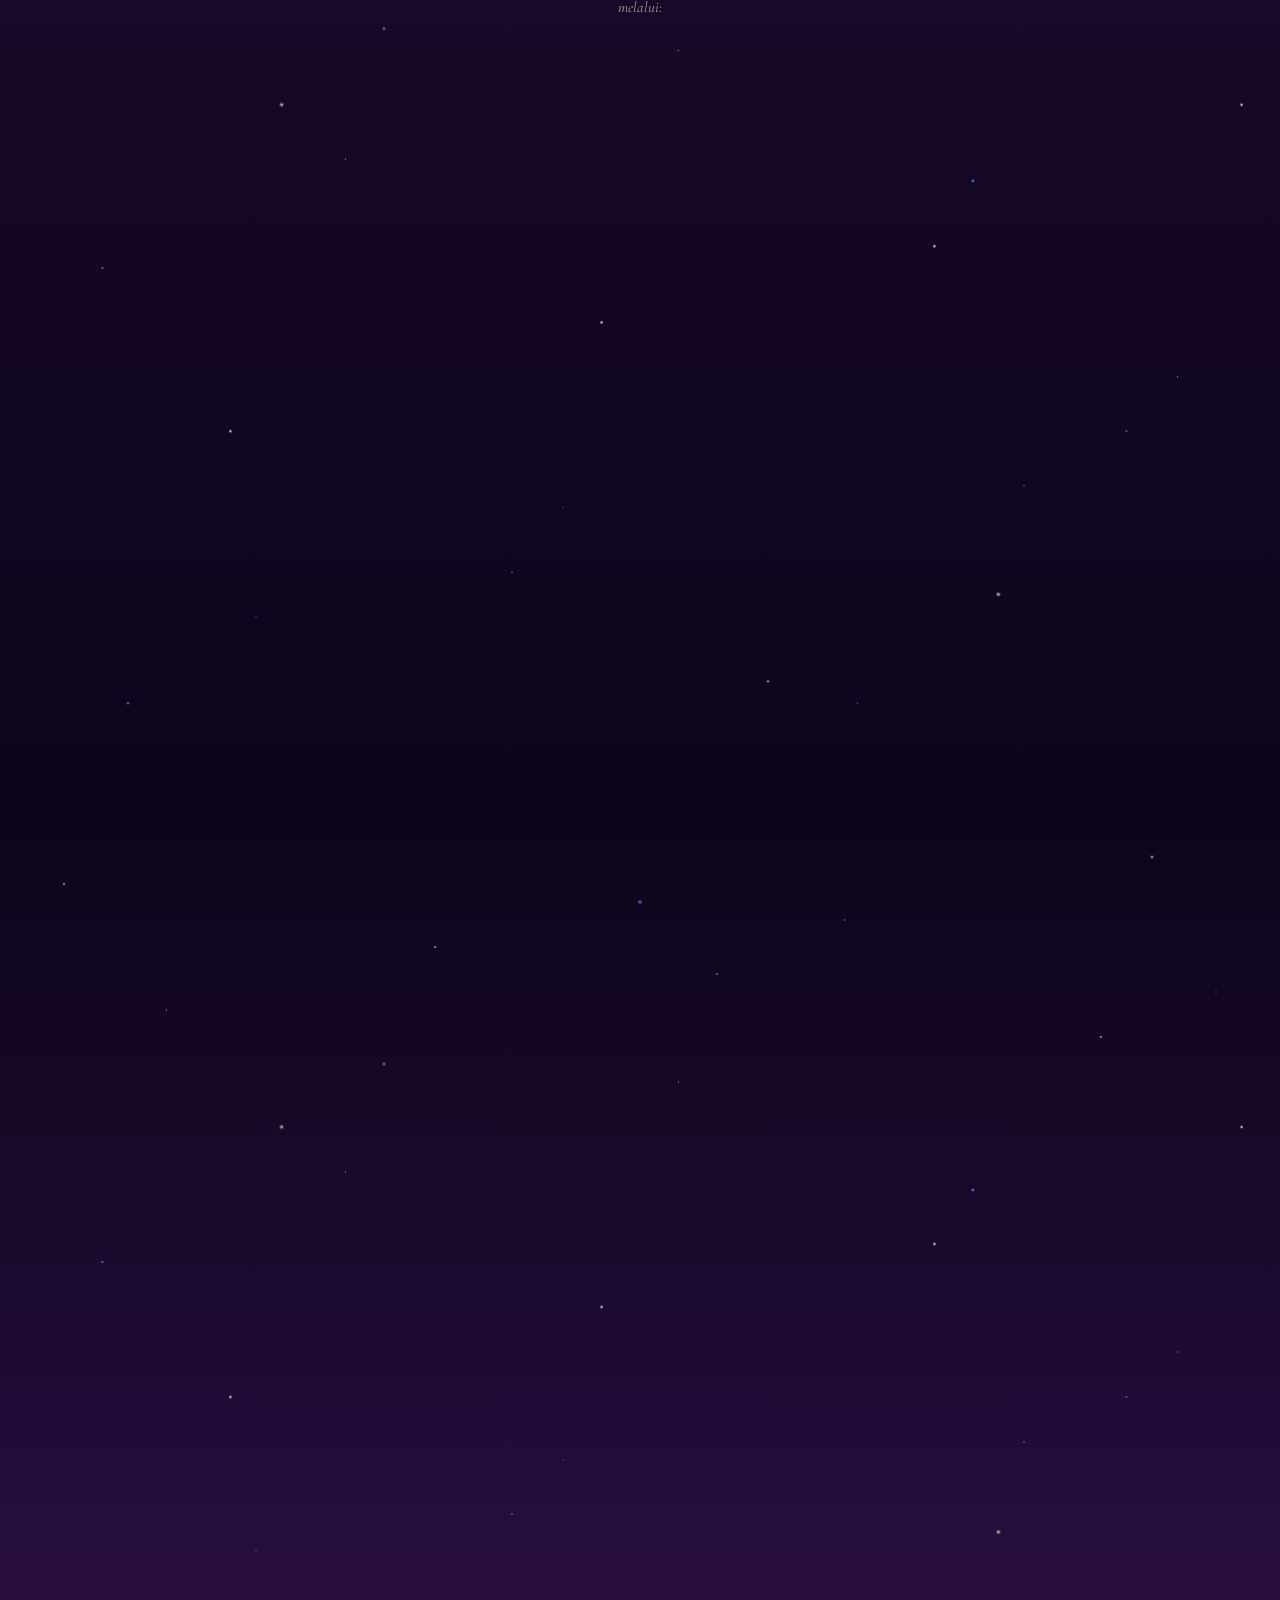
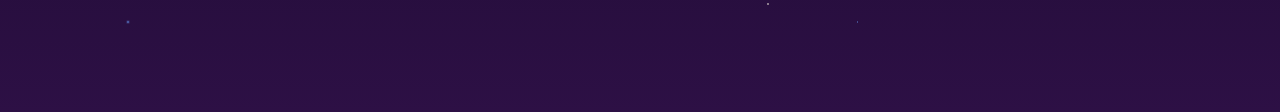
==== commit 5add2954: "New Update 3.01" ====
--- a/pages/invitation.html
+++ b/pages/invitation.html
@@ -3,9 +3,11 @@
 <head>
   <meta charset="UTF-8">
   <meta name="viewport" content="width=device-width, initial-scale=1.0">
-  <title>Undangan Pernikahan — Syariffudin & Siti Zakiah</title>
+  <title>The Wedding of Arif and Zakiah</title>
   <link href="https://fonts.googleapis.com/css2?family=Great+Vibes&family=Cormorant+Garamond:ital,wght@0,300;0,400;0,600;1,300;1,400&family=Montserrat:wght@300;400;500&display=swap" rel="stylesheet">
   <link rel="stylesheet" href="../assets/css/bootstrap.min.css">
+  <link rel="icon" type="image/png" href="../assets/img/favicon.png">
+  <link rel="apple-touch-icon" href="../assets/img/favicon.png">
   <style>
 /* =============================================
    INVITATION PAGE — GLOBAL
@@ -1490,6 +1492,25 @@
    overflow: hidden;  /* clip memotong visual tapi tidak mempengaruhi scroll */
 }
 
+.btn-submit.sent {
+  background: var(--gold);
+  color: var(--bg-dark);
+  border-color: var(--gold);
+  cursor: default;
+  opacity: 0.85;
+}
+.btn-submit.sent {
+  background: var(--gold);
+  color: var(--bg-dark);
+  border-color: var(--gold);
+}
+
+.btn-submit.sent:hover {
+  background: var(--gold);
+  opacity: 0.85;
+}
+
+
   </style>
 </head>
 <body>
@@ -1638,11 +1659,6 @@
       <strong>Bapak Rusliansyah</strong><br>
       &amp; <strong>Ibu Ratna</strong>
     </p>
-    <a href="https://instagram.com/instagram_pria" 
-   class="ig-link" 
-   target="_blank">
-    <img src="../assets/img/instagram.webp" alt="Instagram">
-</a>
   </div>
 
   <!-- Simbol pemisah -->
@@ -1688,11 +1704,6 @@
       <strong>Bapak Abdul Gani</strong><br>
       &amp; <strong>Ibu Norbaiti</strong>
     </p>
-    <a href="https://www.instagram.com/za__kyaaa_a?igsh=cnQ1dDN2aTFlOXQ1" 
-   class="ig-link" 
-   target="_blank">
-    <img src="../assets/img/instagram.webp" alt="Instagram">
-</a>
   </div>
 
 </section>
@@ -1729,7 +1740,7 @@
         Jl. Alabio Babirik Gang Kariwaya Indah No. 12
       </div>
       <a href="https://maps.google.com/?q=-2.504855,115.172544" target="_blank" class="btn-maps">
-        🗺 Buka Google Maps
+        Buka Google Maps
       </a>
     </div>
 
@@ -1752,7 +1763,7 @@
         Jl. Kali Negara RT. 02
       </div>
       <a href="https://maps.google.com/?q=-2.501159,115.176318" target="_blank" class="btn-maps">
-        🗺 Buka Google Maps
+        Buka Google Maps
       </a>
     </div>
 
@@ -1774,7 +1785,7 @@
         Jl. Alabio Babirik Gang Kariwaya Indah No. 12
       </div>
       <a href="https://maps.google.com/?q=-2.504855,115.172544" target="_blank" class="btn-maps">
-        🗺 Buka Google Maps
+        Buka Google Maps
       </a>
     </div>
 
@@ -2016,7 +2027,7 @@
       <div class="gift-title">Kirim Hadiah</div>
       <div class="gift-detail">
         Nama Penerima : <strong>Siti Zakiah</strong><br>
-        No. HP : <strong>0878-1556-1559</strong><br>
+        No. HP : <strong>0878-1546-1559</strong><br>
         Jl. Alabio Babirik Gang Kariwaya Indah No. 12
       </div>
     </div>
@@ -2117,7 +2128,19 @@
 document.querySelectorAll('.reveal').forEach(el => revealObserver.observe(el));
 
 // ---- RSVP ----
-const APPS_SCRIPT_URL = 'https://script.google.com/macros/s/AKfycbyhh0q_aw96CCLny1gymWe8006n6-RT4j46nBTabvlFm7LKhOEv-W77fjKQIZJMomrKgw/exec'; // ← paste URL tadi
+const APPS_SCRIPT_URL = 'https://script.google.com/macros/s/AKfycbyhh0q_aw96CCLny1gymWe8006n6-RT4j46nBTabvlFm7LKhOEv-W77fjKQIZJMomrKgw/exec';
+
+// Cek status RSVP saat halaman dibuka
+function checkRSVPStatus() {
+  const btn = document.querySelector('#rsvp-form .btn-submit');
+  if (!btn) return;
+
+  if (sessionStorage.getItem('rsvp_sent') === 'true') {
+    btn.textContent = '✓ Konfirmasi Terkirim';
+    btn.classList.add('sent');
+  }
+}
+document.addEventListener('DOMContentLoaded', checkRSVPStatus);
 
 function submitRSVP(e) {
   e.preventDefault();
@@ -2131,37 +2154,61 @@
 
   if (!nama) return;
 
-  // Disable tombol
+  // Jika sudah pernah terkirim, tanya apakah ingin kirim ulang
+  if (sessionStorage.getItem('rsvp_sent') === 'true') {
+    const ulang = confirm(
+      'Konfirmasi Anda sudah terkirim sebelumnya.\n\n' +
+      'Apakah ada yang ingin diperbaiki dan dikirim ulang?'
+    );
+    if (!ulang) return;
+
+    // Reset state agar bisa kirim ulang
+    sessionStorage.removeItem('rsvp_sent');
+    btn.textContent = 'Kirim Konfirmasi';
+    btn.classList.remove('sent');
+    msgEl.textContent = '';
+    return; // biarkan user isi ulang dulu, baru klik submit lagi
+  }
+
+  // State: sedang mengirim
   btn.disabled    = true;
   btn.textContent = 'Mengirim...';
   msgEl.textContent = '';
 
-  const payload = { nama, whatsapp, jumlah, kehadiran };
-
   fetch(APPS_SCRIPT_URL, {
     method: 'POST',
-    mode:   'no-cors', // wajib untuk Apps Script
+    mode:   'no-cors',
     headers: { 'Content-Type': 'application/json' },
-    body: JSON.stringify(payload),
+    body: JSON.stringify({ nama, whatsapp, jumlah, kehadiran }),
   })
   .then(() => {
-    // no-cors tidak return response body, anggap sukses jika tidak error
-    msgEl.textContent = '✓ Konfirmasi berhasil terkirim, terima kasih!';
-    msgEl.style.color = 'var(--gold)';
+    // Simpan status sesi ini
+    sessionStorage.setItem('rsvp_sent', 'true');
+
+    // Tombol berubah jadi "terkirim" tapi masih bisa diklik
+    btn.disabled    = false;
+    btn.textContent = '✓ Konfirmasi Terkirim';
+    btn.classList.add('sent');
+
+    msgEl.textContent = `Terima kasih ${nama}, konfirmasi Anda sudah kami terima!`;
+    msgEl.style.color  = 'var(--gold)';
+
     document.getElementById('rsvp-form').reset();
-
-    // Opsional: kirim notif WA ke pasangan via Fonnte
-    // kirimNotifRSVP(nama, whatsapp, jumlah, kehadiran);
   })
   .catch(err => {
+    btn.disabled    = false;
+    btn.textContent = 'Kirim Konfirmasi';
+    btn.classList.remove('sent');
     msgEl.textContent = '✗ Gagal terkirim, coba lagi.';
-    msgEl.style.color = '#e74c3c';
+    msgEl.style.color  = '#e74c3c';
     console.error('RSVP error:', err);
   })
   .finally(() => {
-    btn.disabled    = false;
-    btn.textContent = 'Kirim Konfirmasi';
-    setTimeout(() => msgEl.textContent = '', 5000);
+    setTimeout(() => {
+      if (sessionStorage.getItem('rsvp_sent') !== 'true') {
+        msgEl.textContent = '';
+      }
+    }, 5000);
   });
 }
 
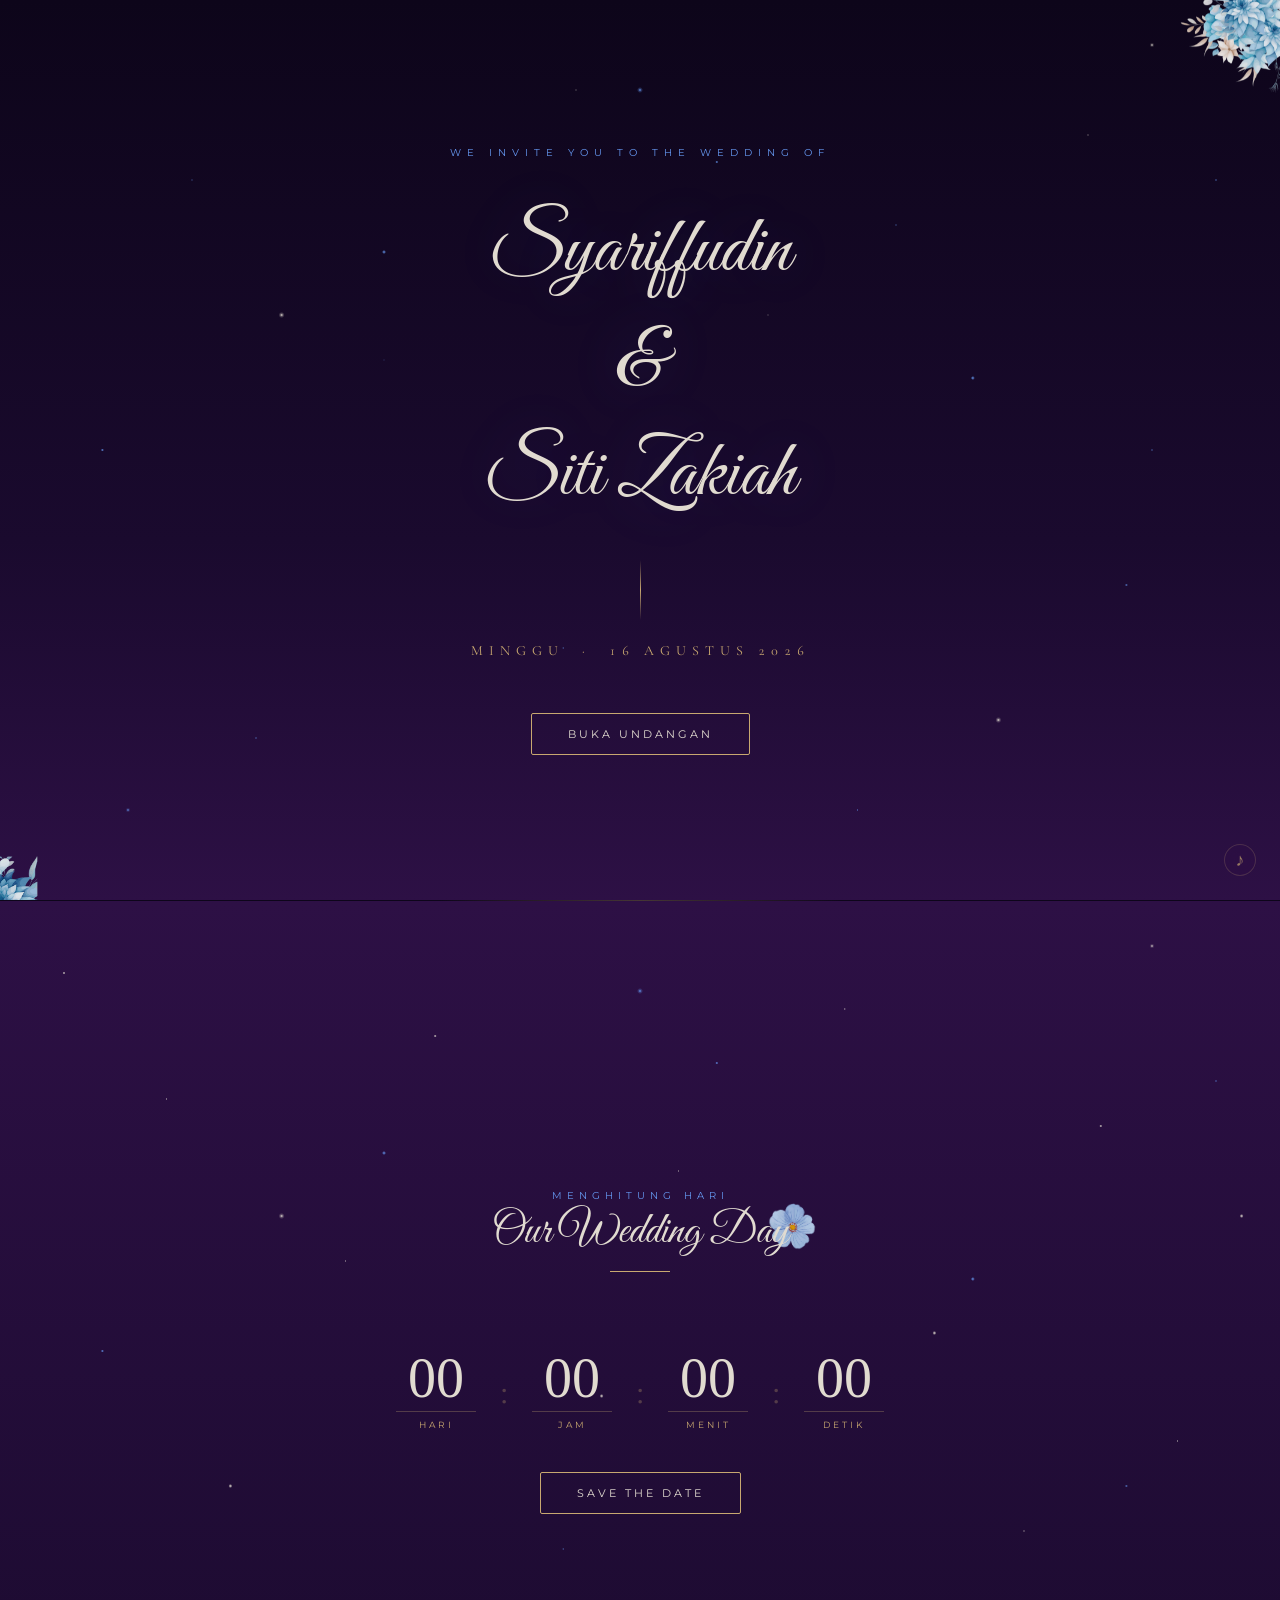
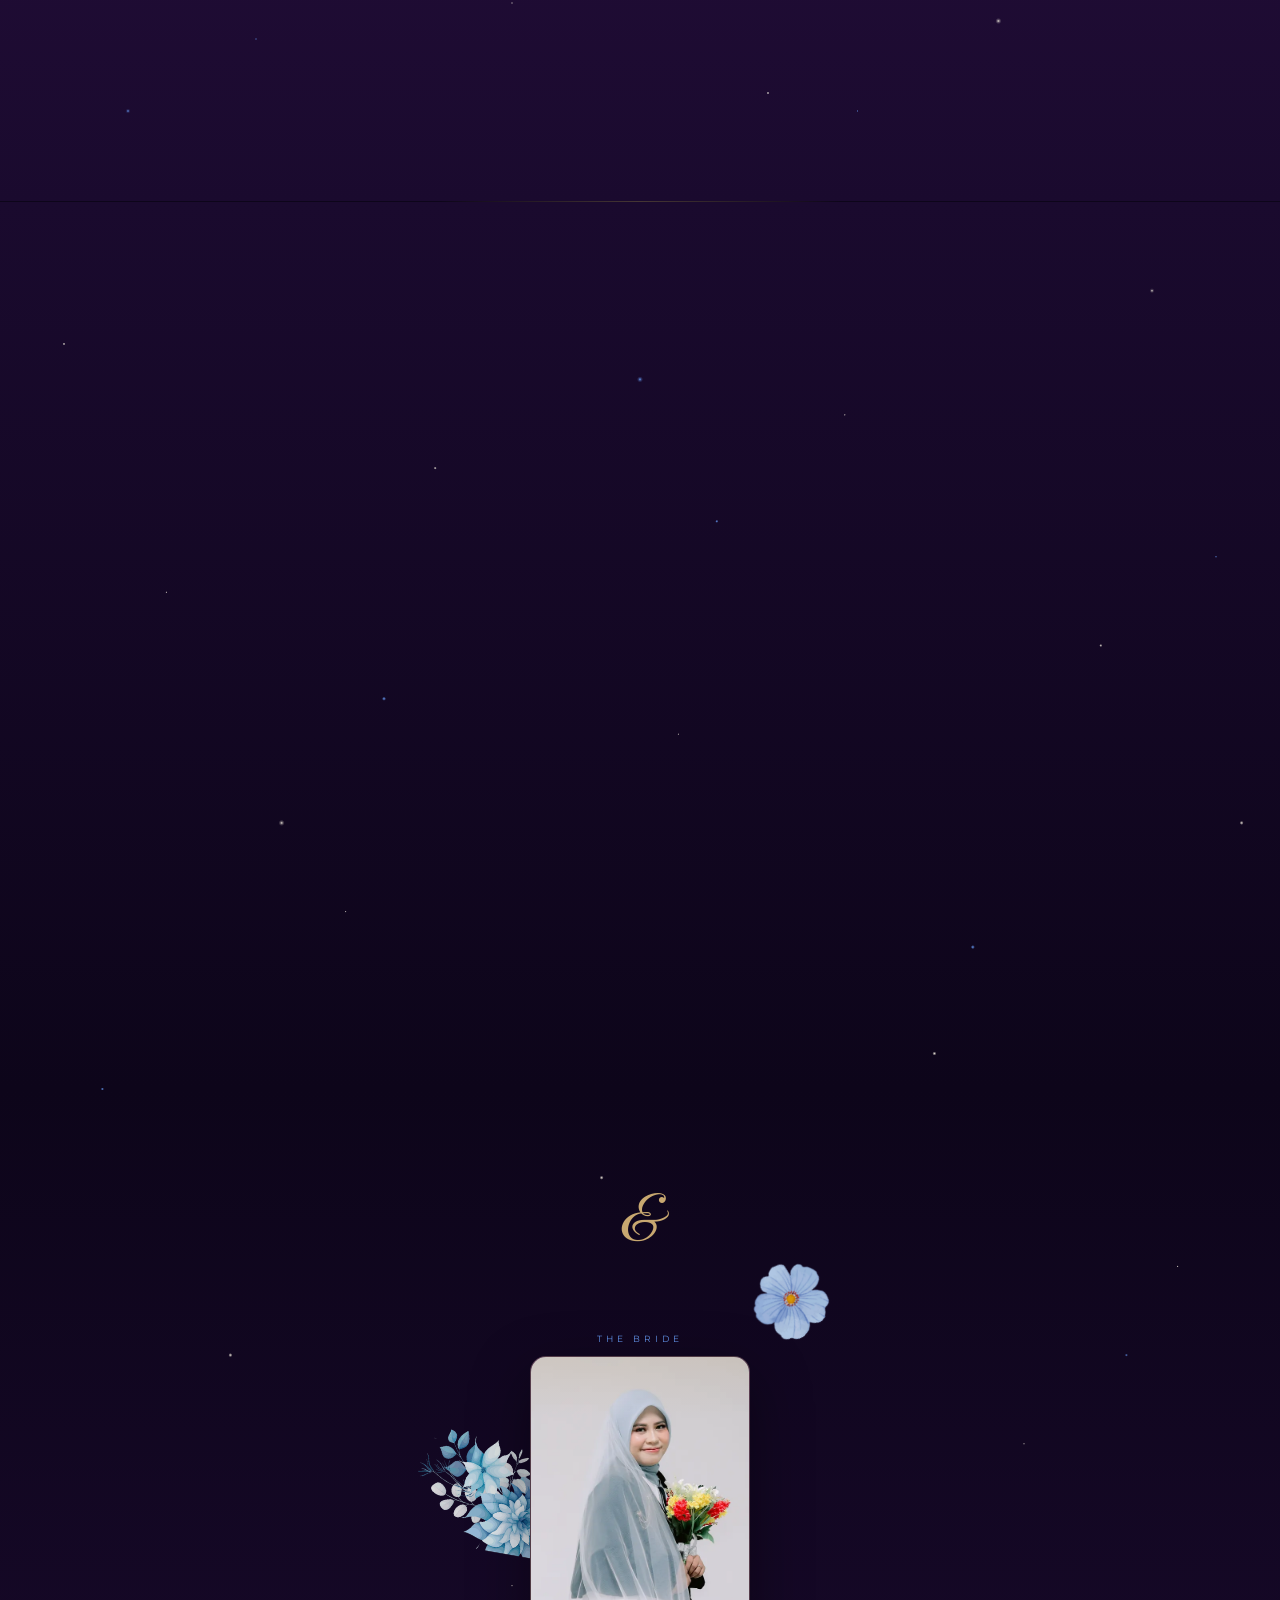
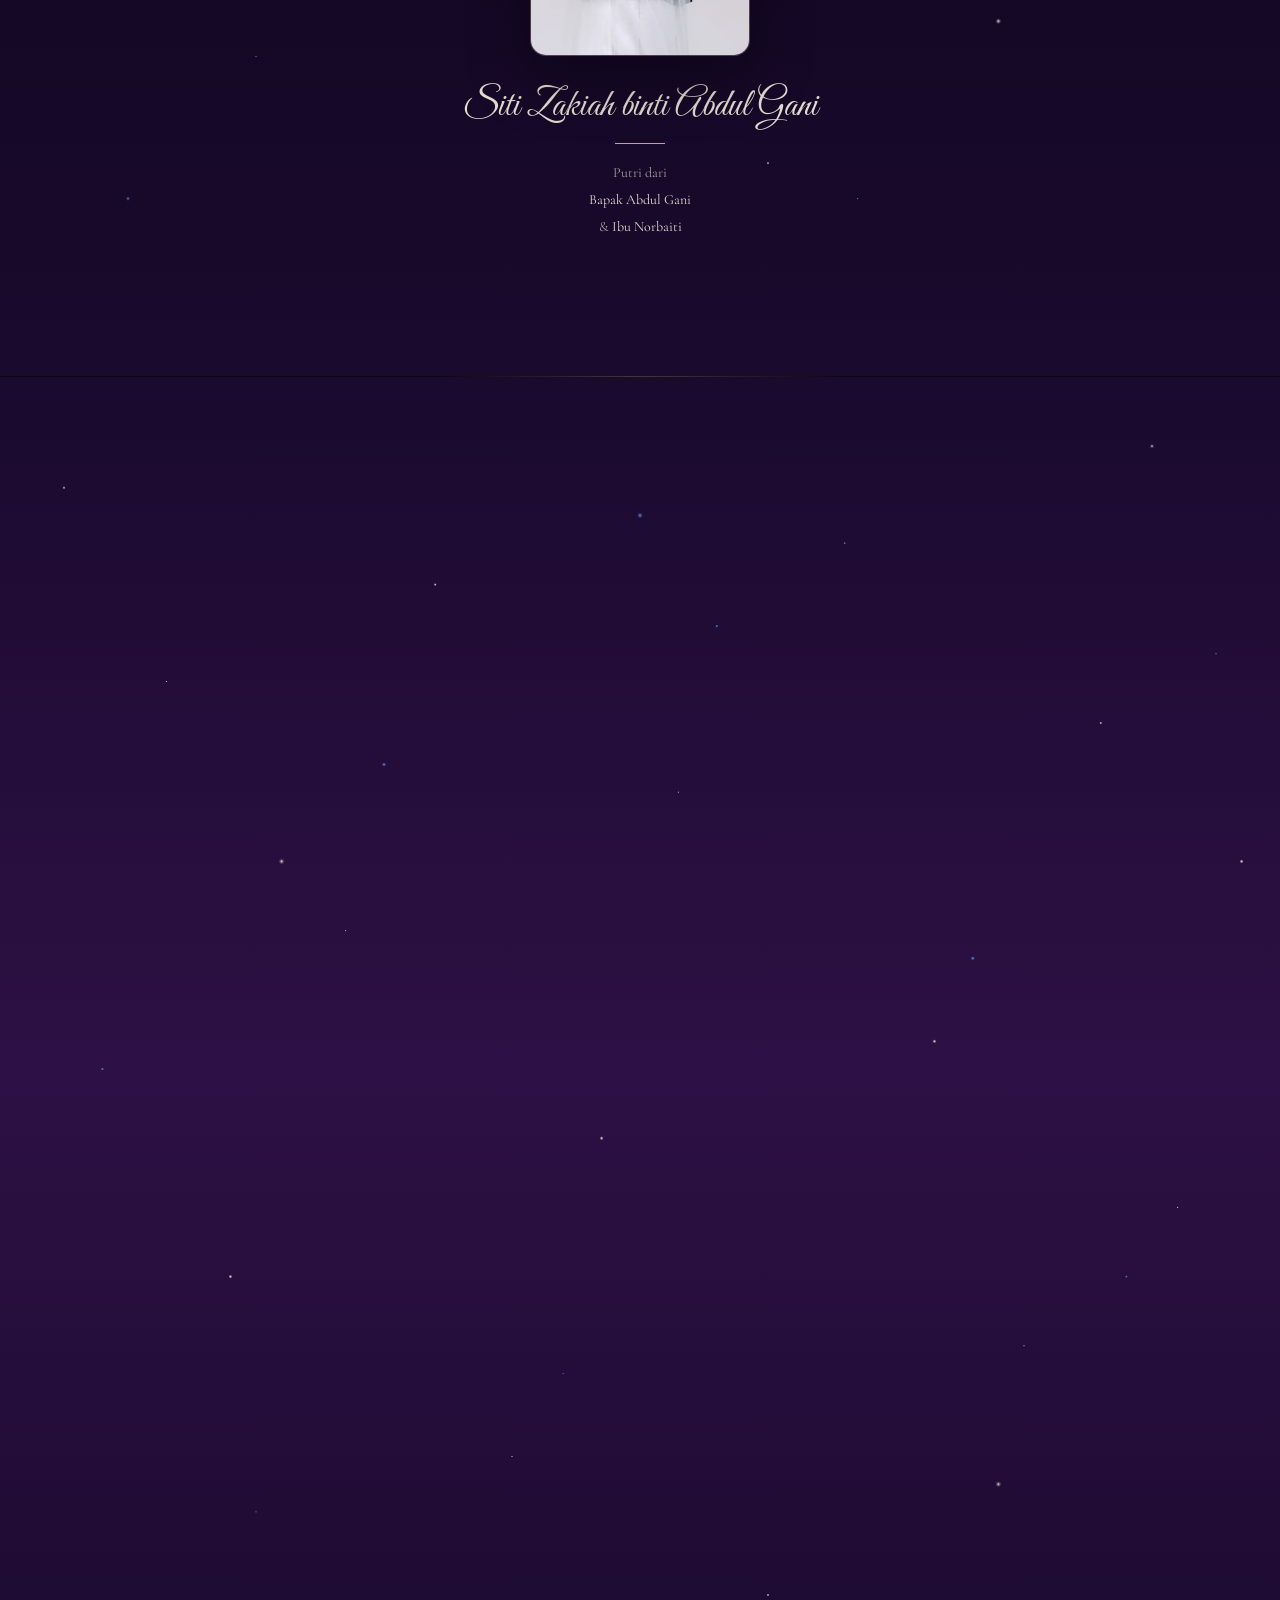
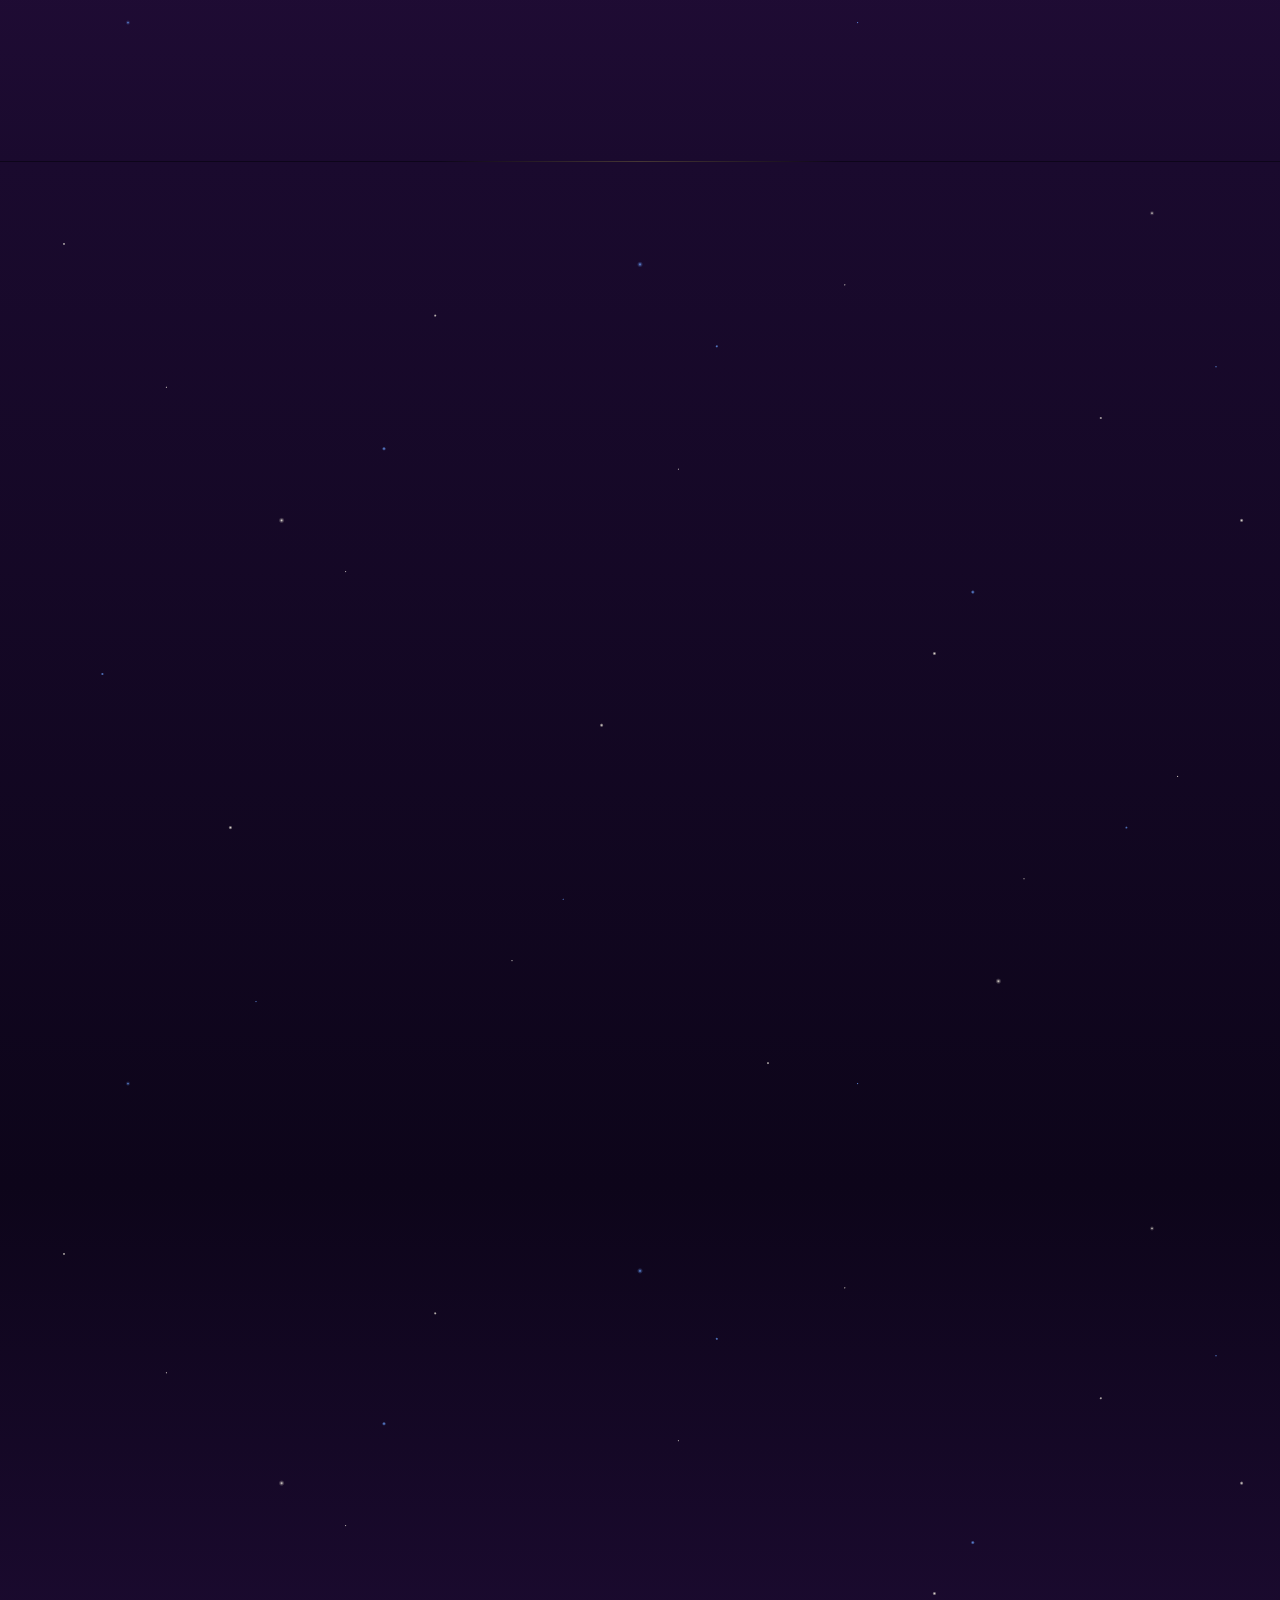
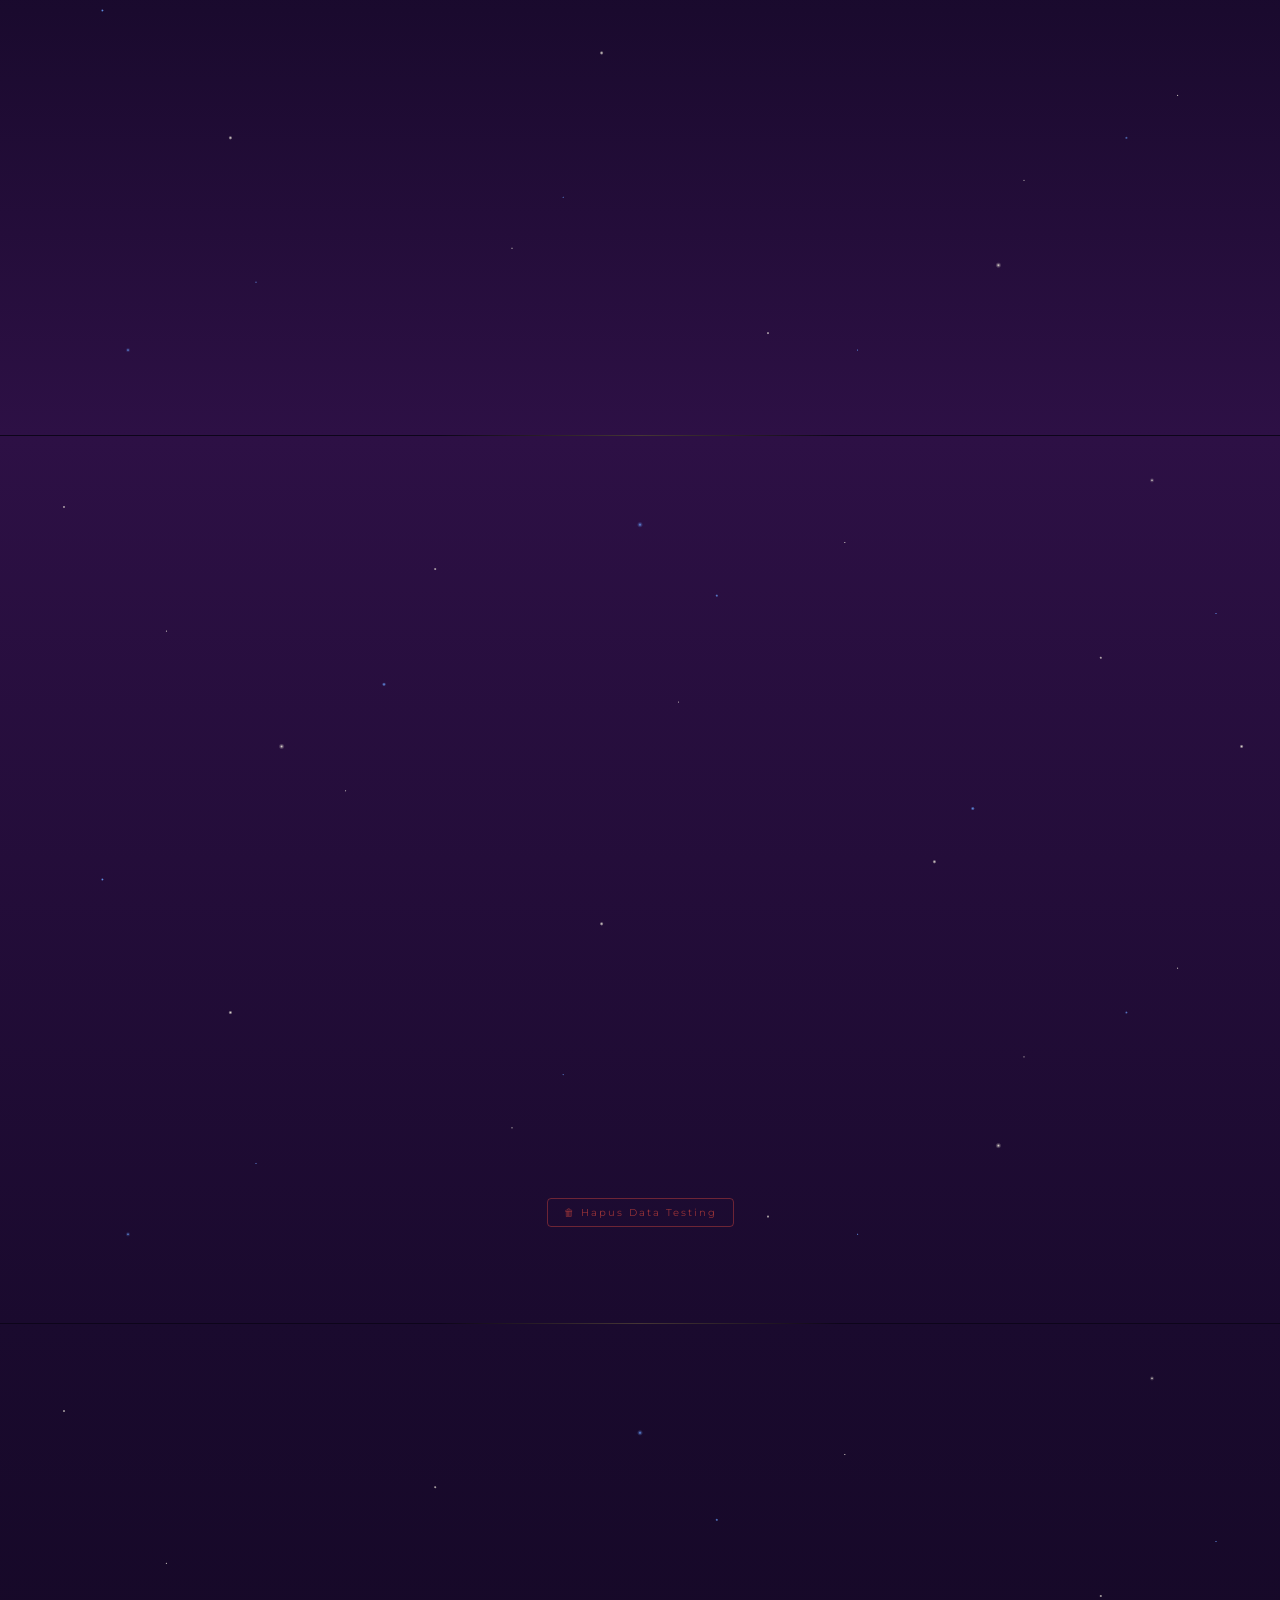
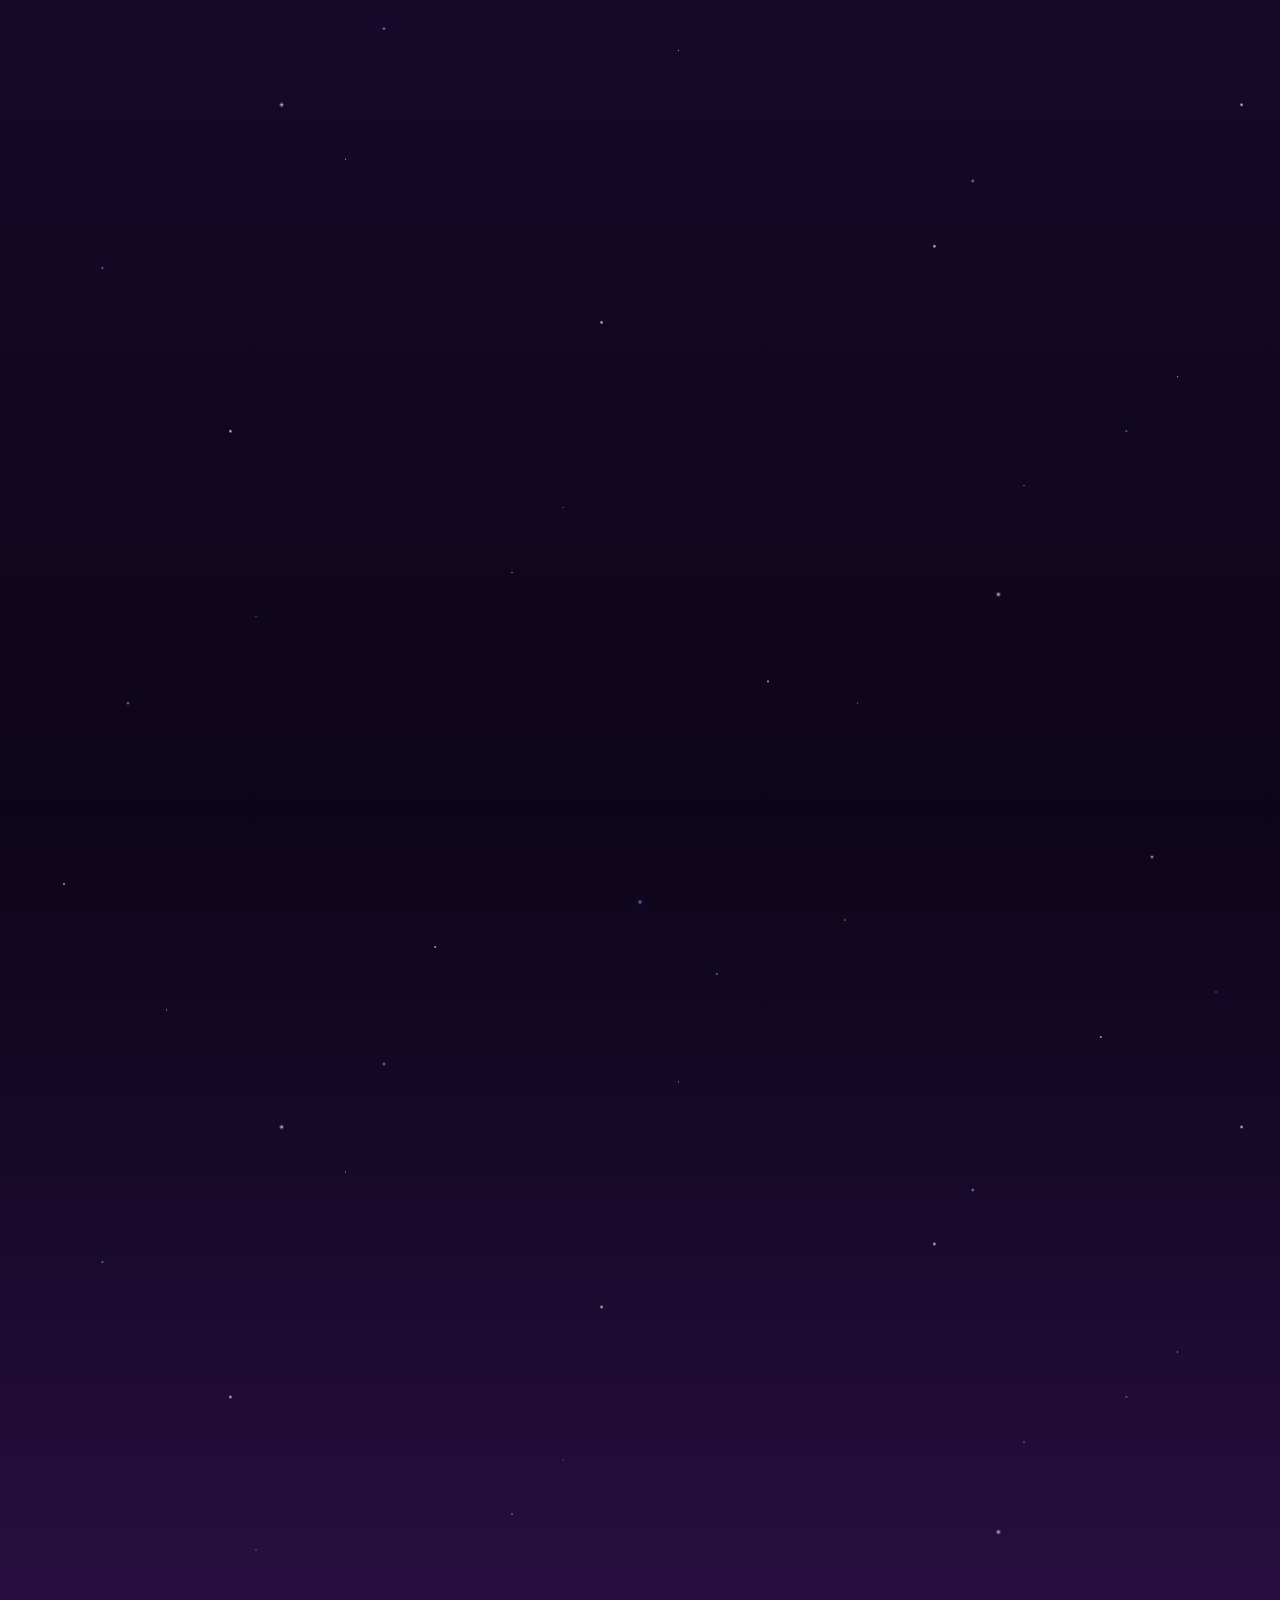
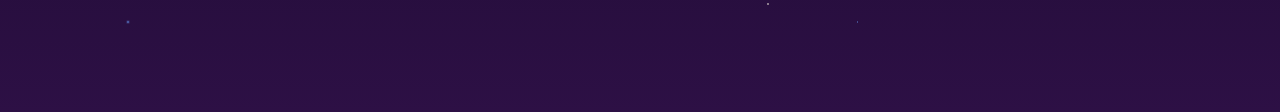
==== commit decba50f: "New Update 3.02" ====
--- a/pages/invitation.html
+++ b/pages/invitation.html
@@ -1732,7 +1732,7 @@
         </div>
         <div class="detail-row">
           <span class="icon">🕗</span>
-          <span>08.00 — 10.00 WIB</span>
+          <span>08.00 — Selesai</span>
         </div>
       </div>
       <div class="event-venue">
@@ -1755,7 +1755,7 @@
         </div>
         <div class="detail-row">
           <span class="icon">🕙</span>
-          <span>08.00 — Selesai</span>
+          <span>07.00 — Selesai</span>
         </div>
       </div>
       <div class="event-venue">
@@ -1777,7 +1777,7 @@
         </div>
         <div class="detail-row">
           <span class="icon">🕙</span>
-          <span>08.00 — Selesai</span>
+          <span>07.00 — Selesai</span>
         </div>
       </div>
       <div class="event-venue">
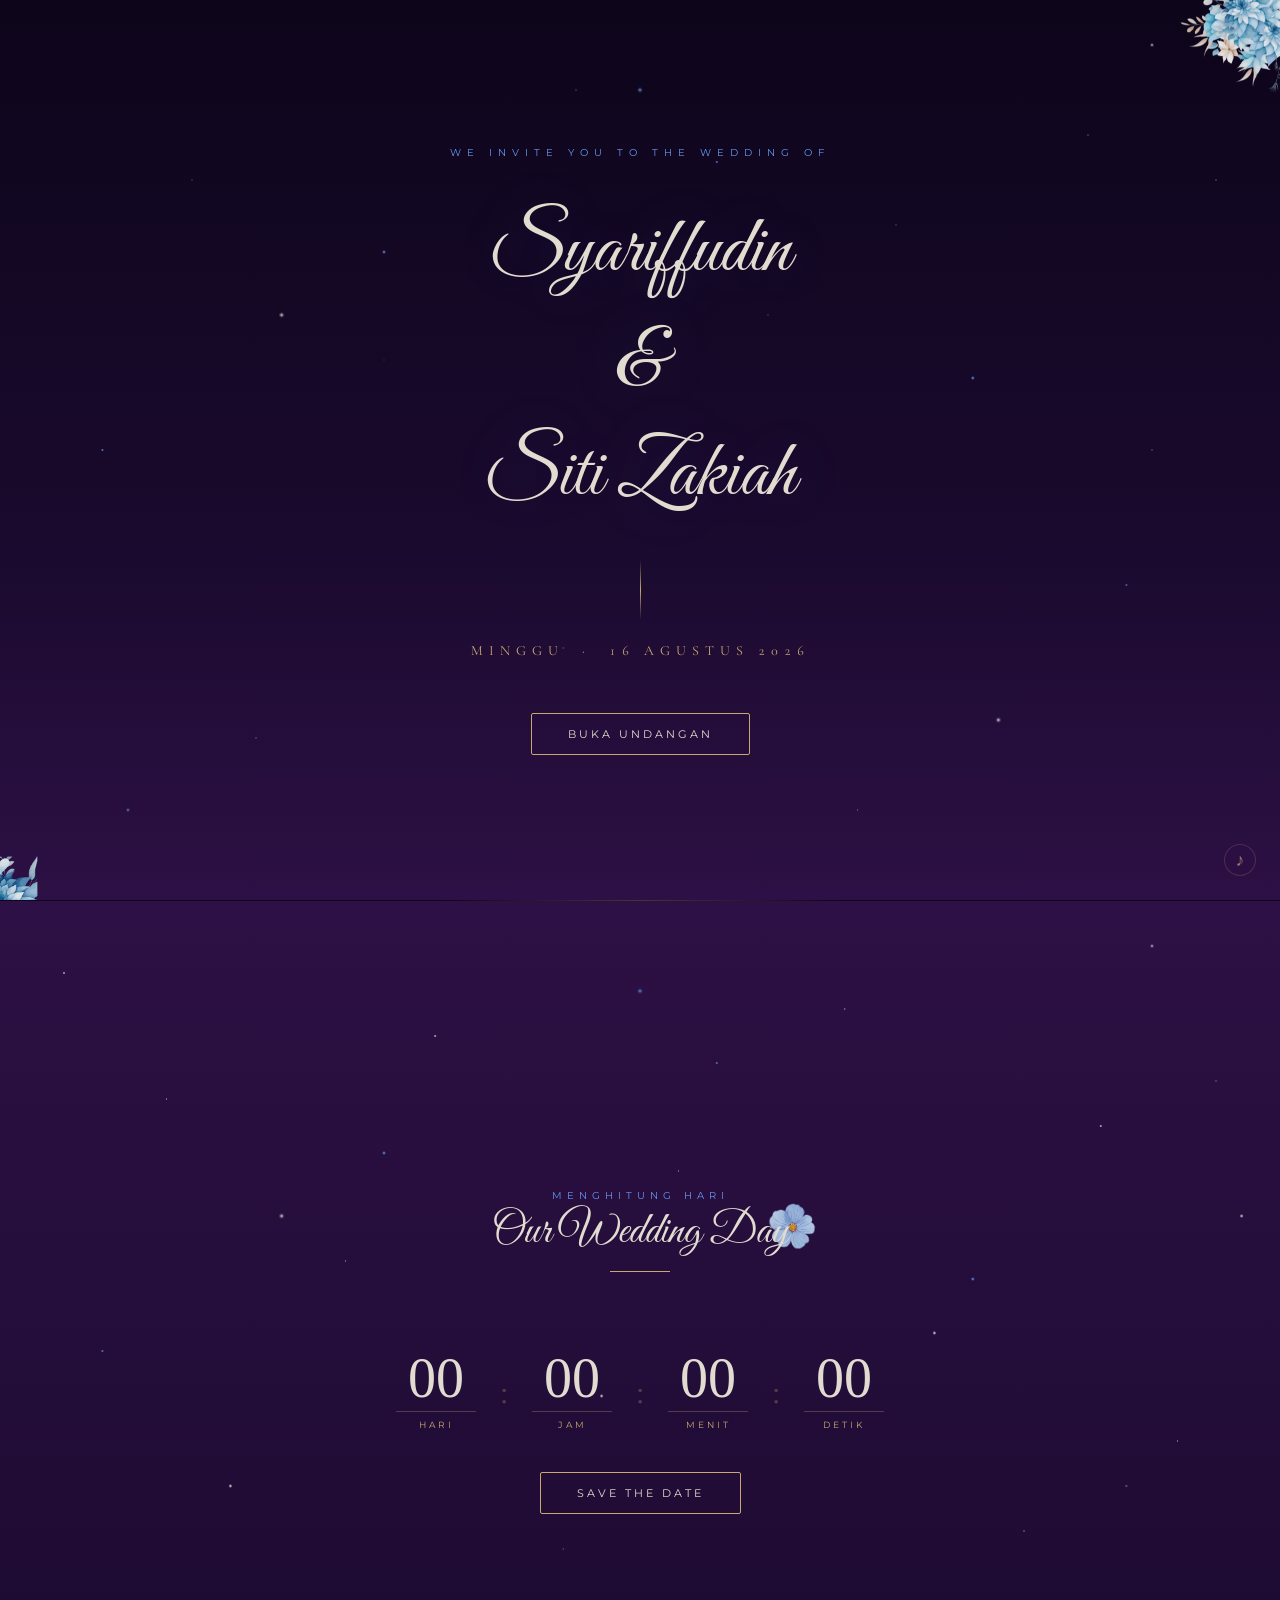
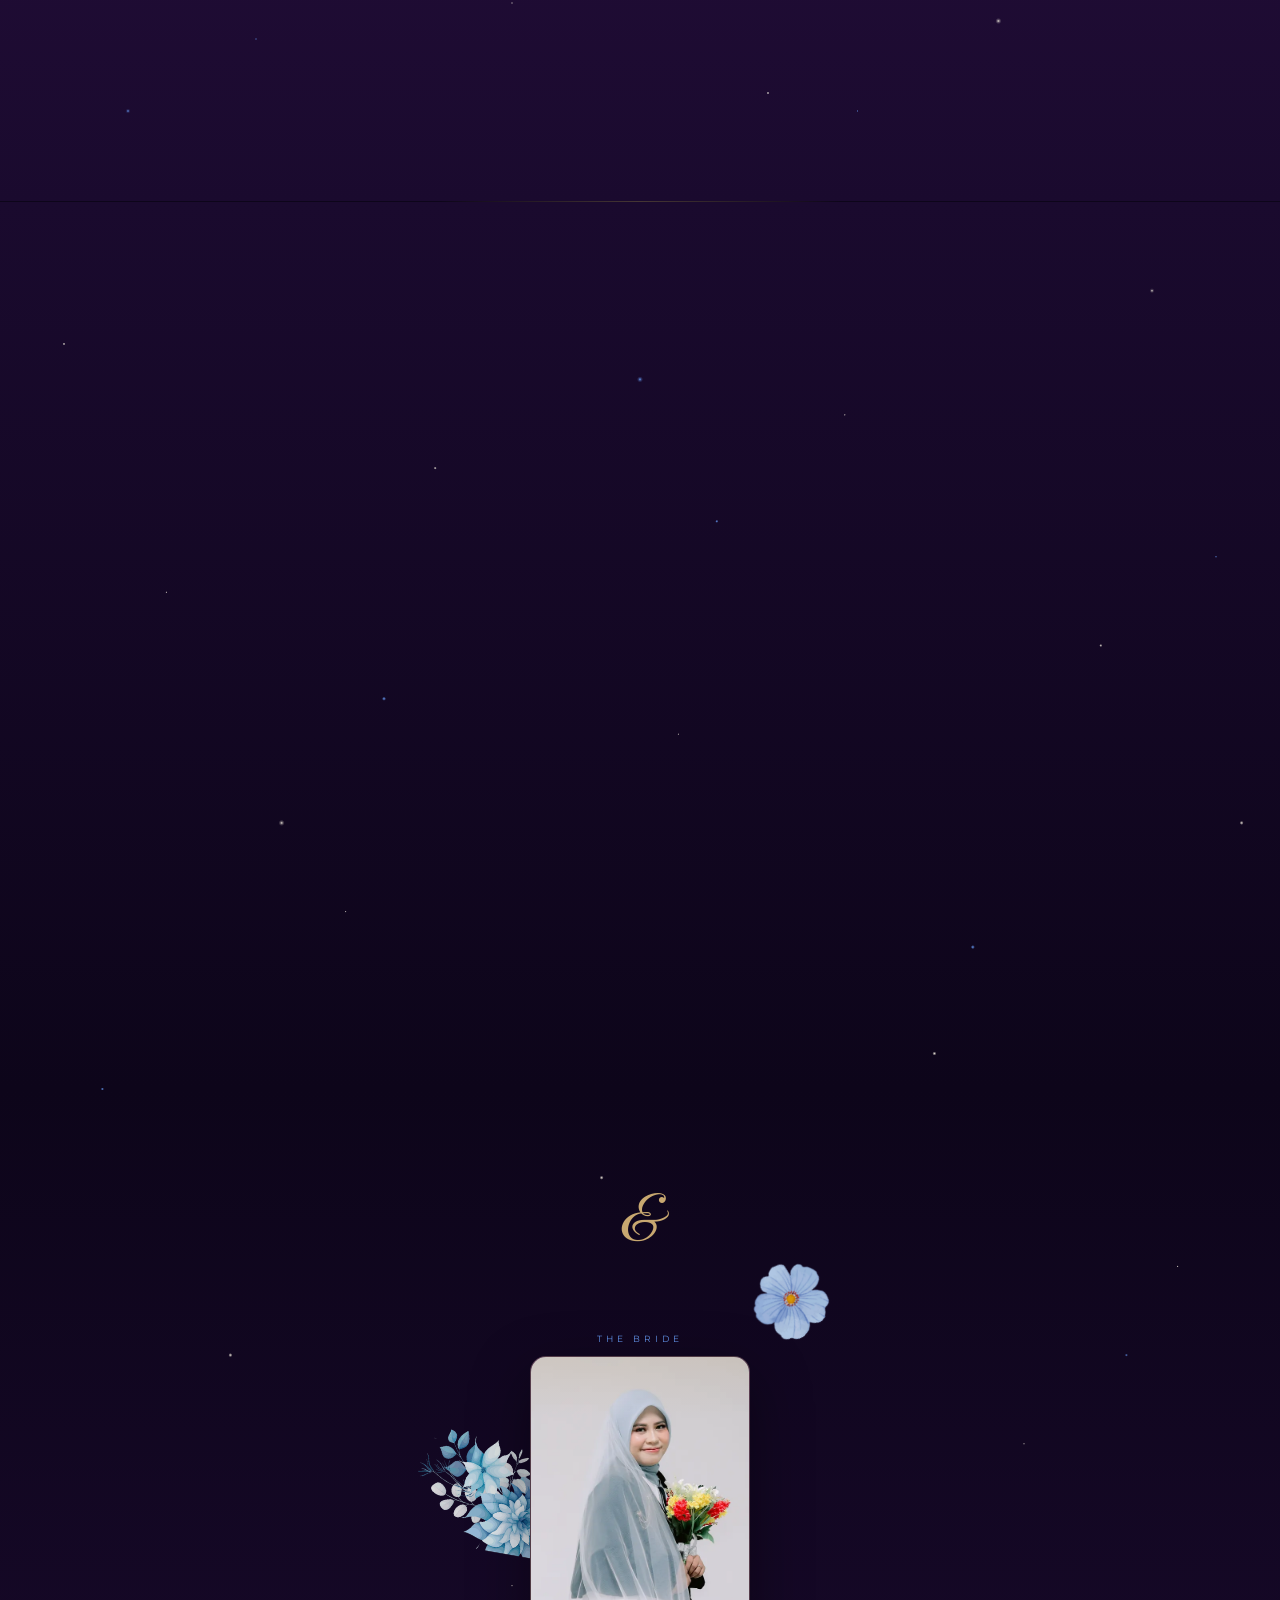
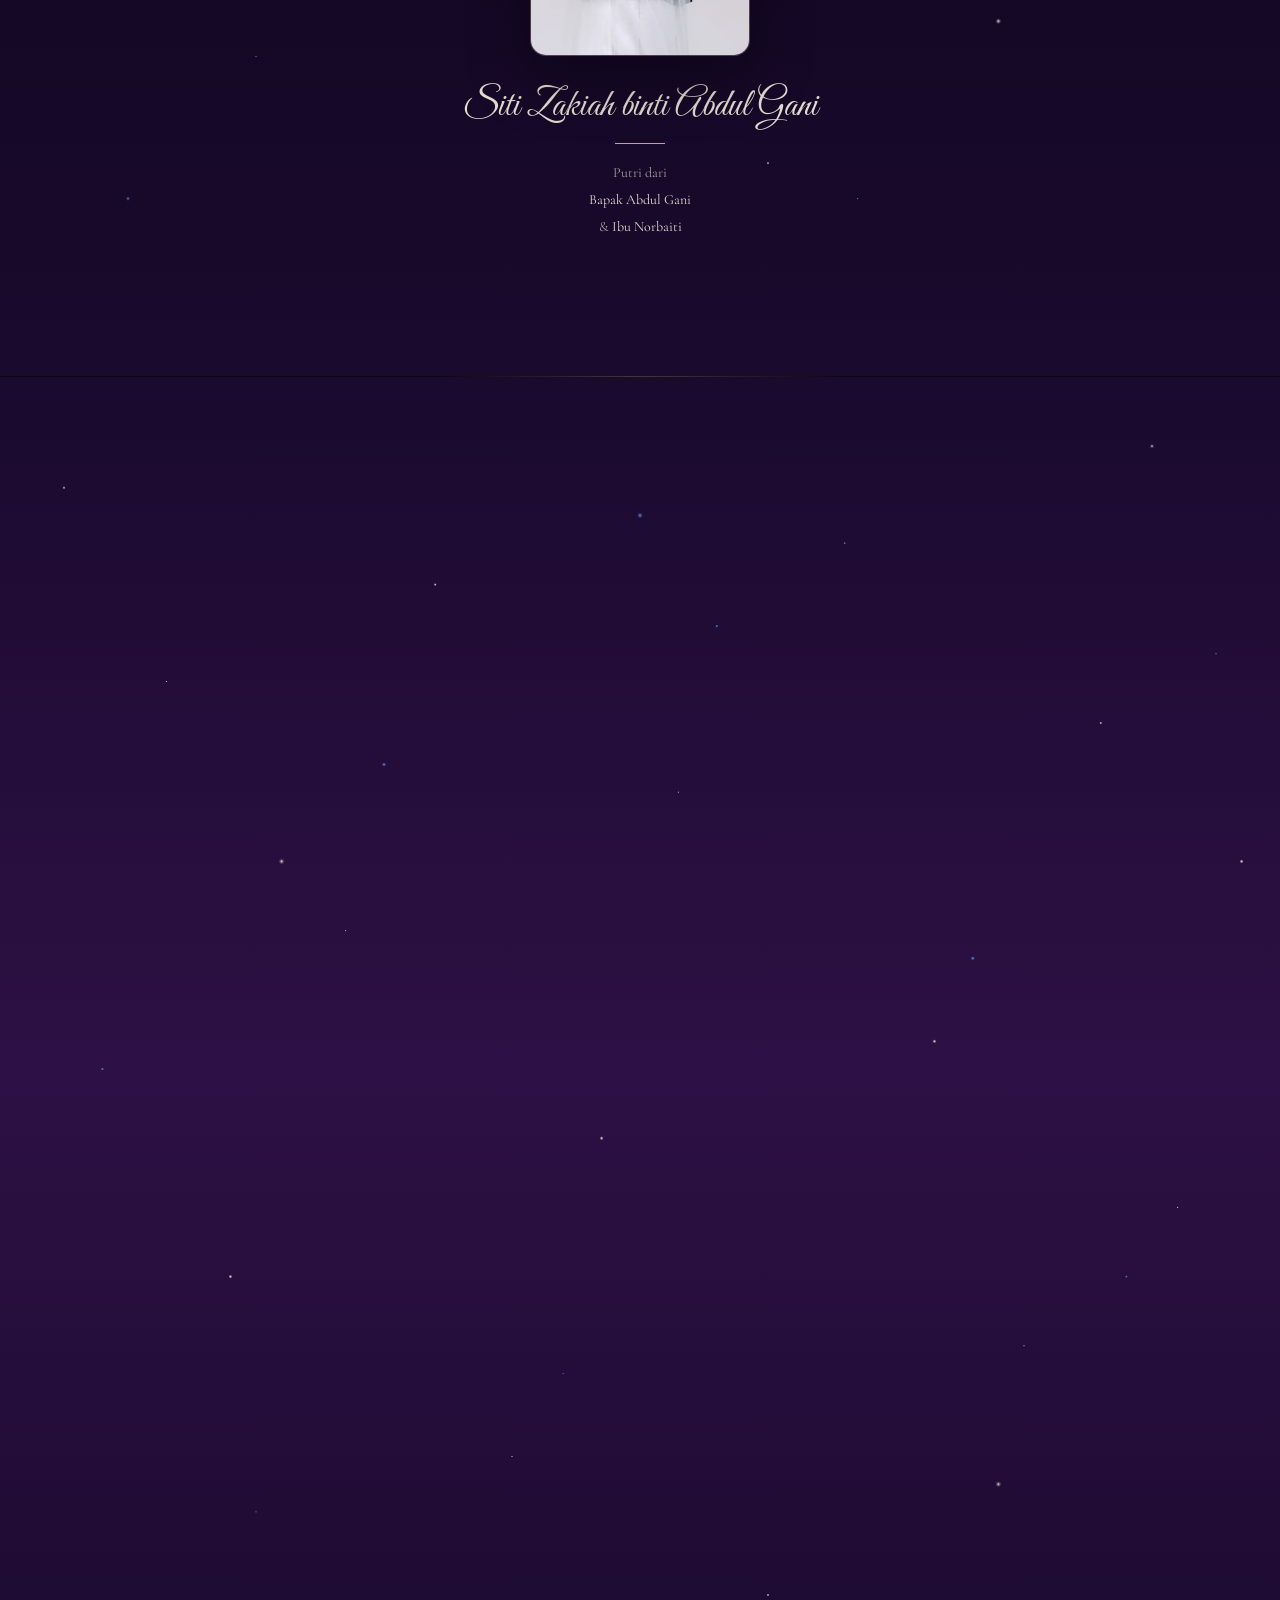
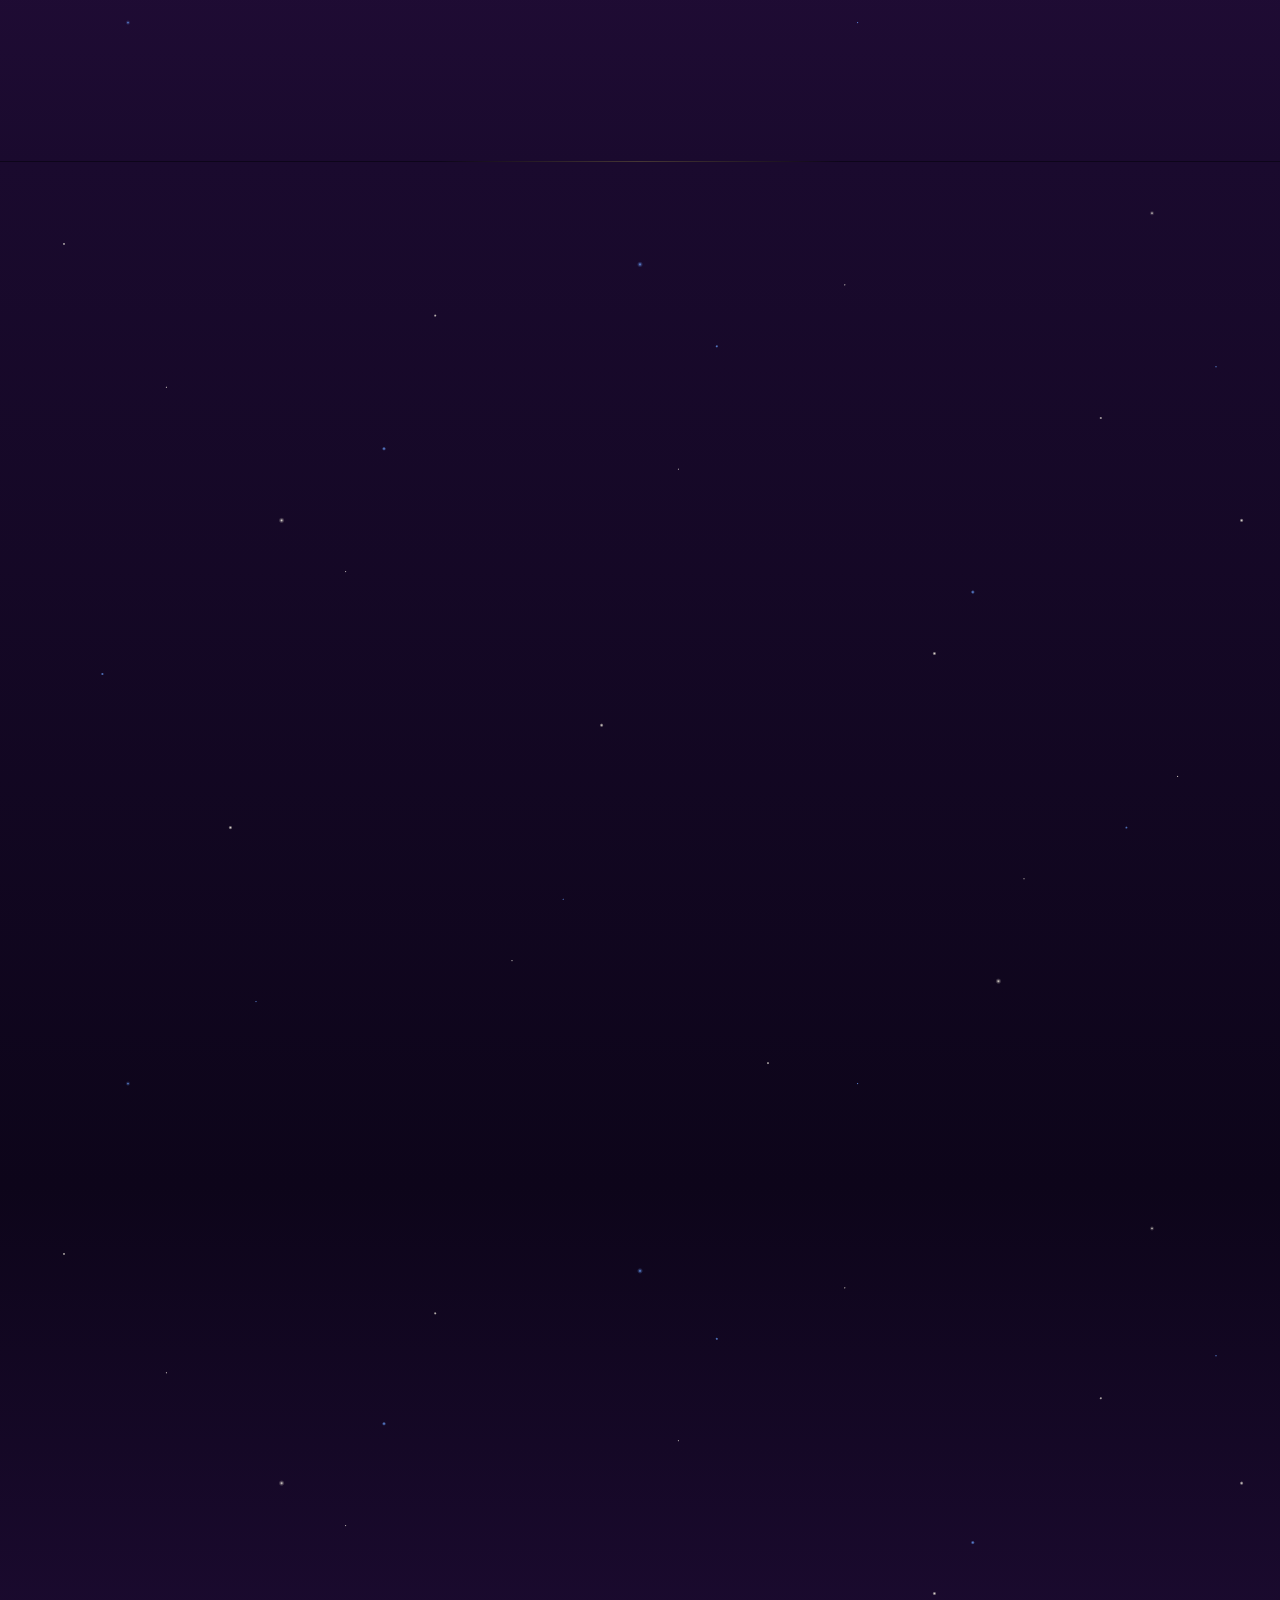
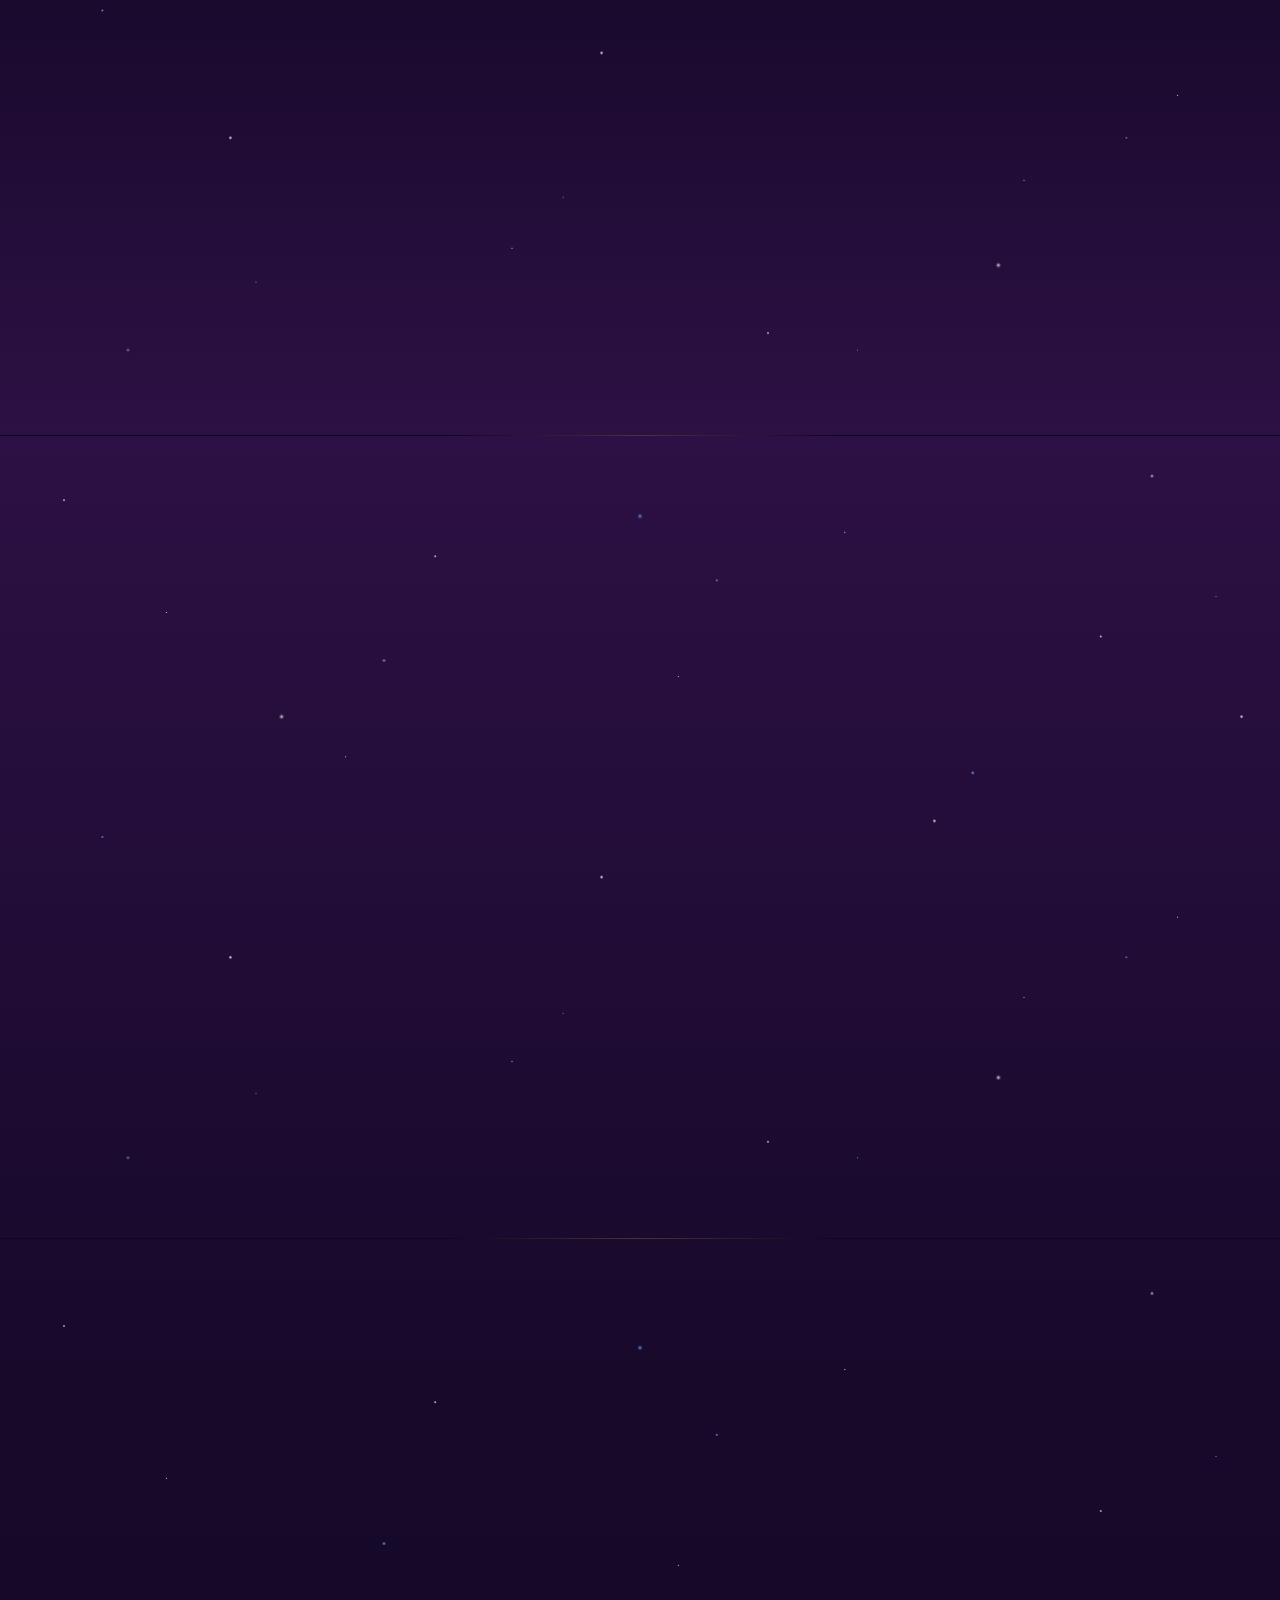
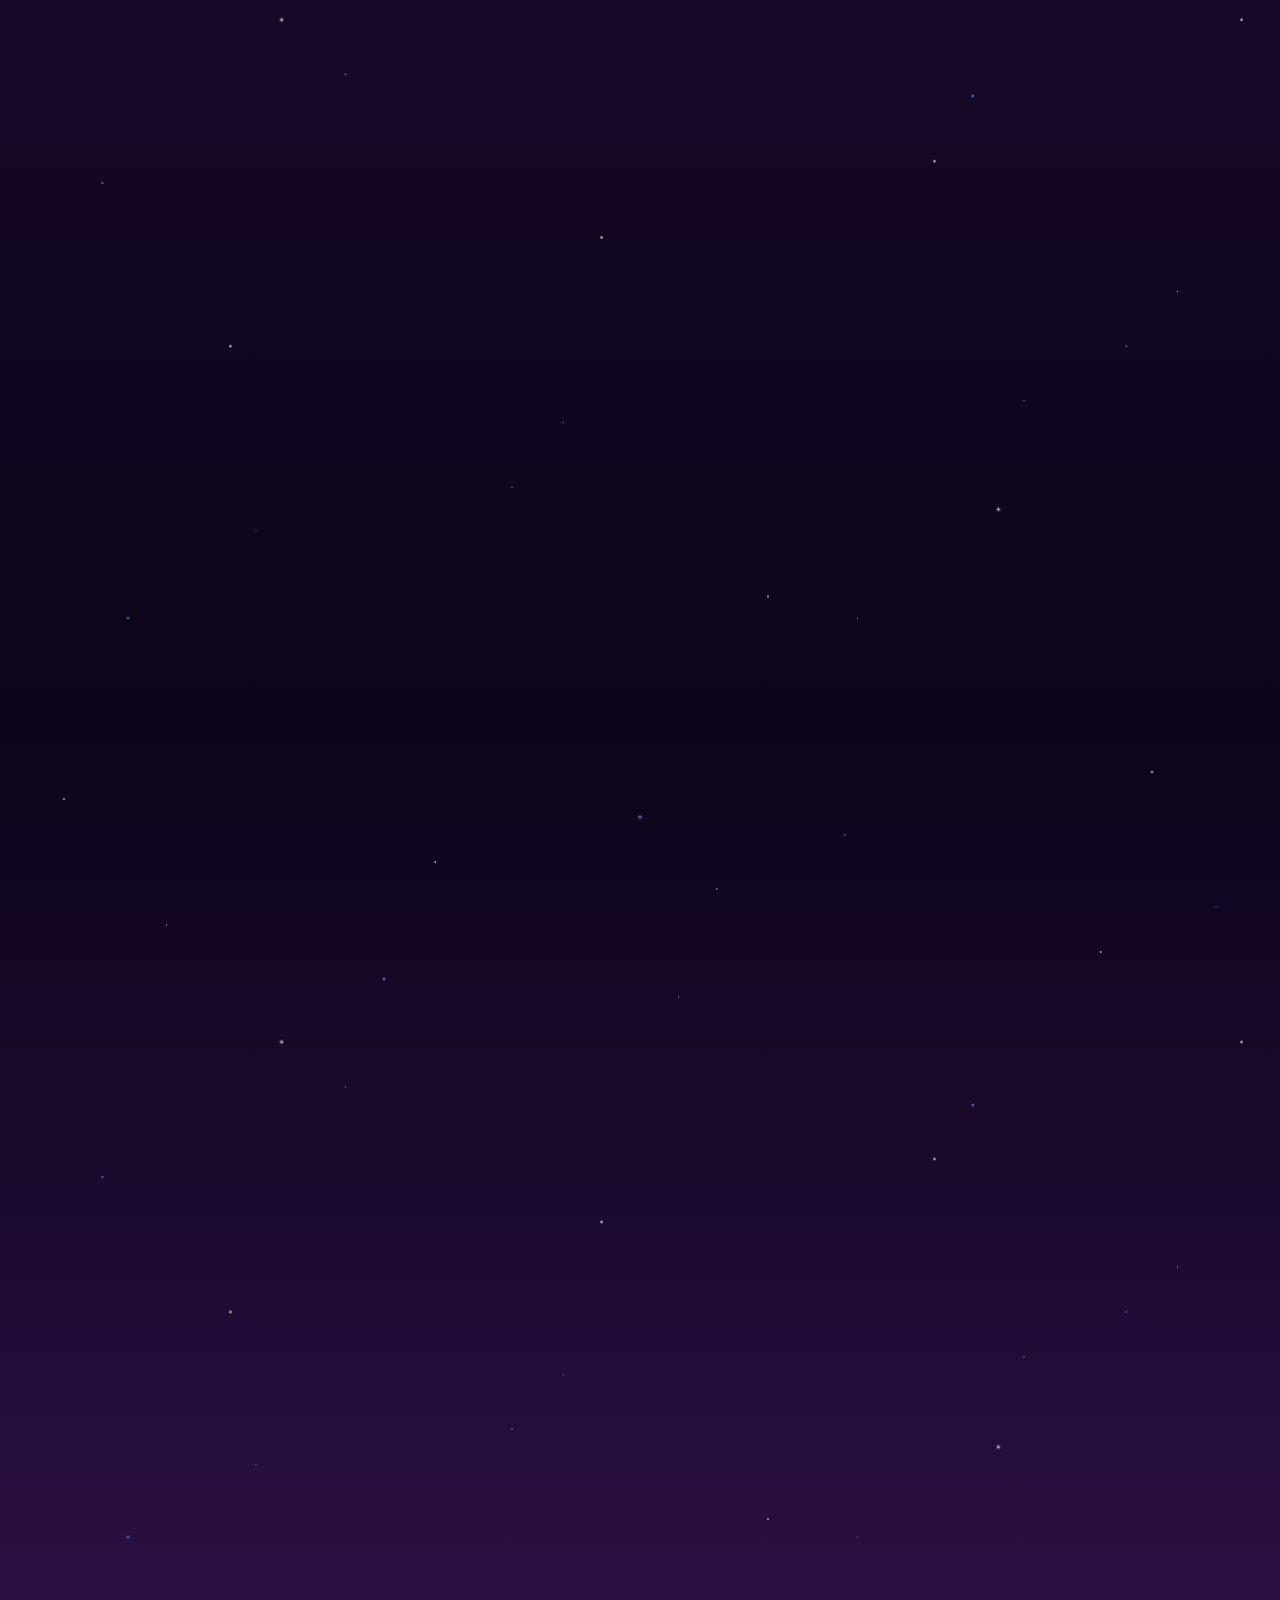
==== commit dec5e86f: "New Update 3.05" ====
--- a/pages/invitation.html
+++ b/pages/invitation.html
@@ -1066,45 +1066,74 @@
   color: #2a3a1a;
 }
 
-/* ---- KOTAK KIRIM HADIAH ---- */
-.gift-card {
-  width: 300px;   /* ← ubah angka ini untuk lebar */
-  height: 240px; 
-  margin: 0 auto;
-  aspect-ratio: 1.586;
-  background: #DFD5C9;
-  border-radius: 20px;
-  padding: 38px 24px;
-  display: flex;
-  flex-direction: column;
-  align-items: center;
-  gap: 10px;
-  box-shadow: 0 16px 48px rgba(0,0,0,0.3);
-}
-
-
-.gift-card .gift-icon {
-  width: 24px;
-  height: 24px;
-  object-fit: contain;
-  margin-bottom: 4px;
-}
-
-.gift-card .gift-title {
-  font-family: 'Cormorant Garamond', serif;
-  font-size: 20px;
-  color: #686562;
-  font-weight: 600;
-  margin-bottom: 4px;
-}
-
-.gift-card .gift-detail {
-  font-family: 'Montserrat', sans-serif;
-  font-size: 12px;
-  color: #686562;
-  line-height: 2;
-  text-align: center;
-  letter-spacing: 0.5px;
+/* ---------- KOTAK E-WALLET ---------- */
+
+.gift-card{
+    width:318px;
+    height:240px;
+
+    margin:auto;
+    background:#DFD5C9;
+
+    border-radius:20px;
+
+    display:flex;
+    flex-direction:column;
+    justify-content:center;
+    align-items:center;
+
+    padding:28px 24px;
+    gap:18px;
+
+    box-shadow:0 16px 48px rgba(0,0,0,.3);
+}
+
+/* Gift Icon */
+
+.gift-icon{
+    width:30px;
+    height:30px;
+    object-fit:contain;
+}
+
+/* Judul */
+
+.gift-title{
+    margin:0;
+
+    font-family:'Cormorant Garamond', serif;
+    font-size:22px;
+    font-weight:600;
+    color:#686562;
+}
+
+/* Logo E-Wallet */
+
+.ewallet-logo{
+    display:flex;
+    justify-content:center;
+    align-items:center;
+    gap:18px;
+}
+
+.ewallet-logo img{
+    width:72px;
+    height:72px;
+    object-fit:contain;
+    transition:.25s;
+}
+.ewallet-logo img:hover{
+    transform:translateY(-3px) scale(1.08);
+}
+
+/* Nomor HP */
+
+.gift-number{
+    font-family:'Montserrat',sans-serif;
+    font-size:20px;
+    font-weight:700;
+    color:#686562;
+    letter-spacing:1px;
 }
 
 /* =============================================
@@ -1942,22 +1971,7 @@
     <div class="guestbook-empty">Jadilah yang pertama mengucapkan doa 🌸</div>
   </div>
   
-  <!-- Tombol hapus data testing — hapus baris ini saat production -->
-  <button onclick="clearGuestbook()"
-          style="
-            background: transparent;
-            border: 1px solid rgba(231,76,60,0.4);
-            color: rgba(231,76,60,0.6);
-            padding: 6px 16px;
-            border-radius: 4px;
-            font-size: 10px;
-            letter-spacing: 2px;
-            font-family: 'Montserrat', sans-serif;
-            cursor: pointer;
-            margin-bottom: 16px;
-          ">
-    🗑 Hapus Data Testing
-  </button>
+
 
 </section>
 
@@ -2023,13 +2037,21 @@
 
     <!-- Kotak Kirim Hadiah Fisik -->
     <div class="gift-card reveal">
-      <img class="gift-icon" src="../assets/img/giftbox.webp" alt="Hadiah">
-      <div class="gift-title">Kirim Hadiah</div>
-      <div class="gift-detail">
-        Nama Penerima : <strong>Siti Zakiah</strong><br>
-        No. HP : <strong>0878-1546-1559</strong><br>
-        Jl. Alabio Babirik Gang Kariwaya Indah No. 12
-      </div>
+        <img class="gift-icon" src="../assets/img/giftbox.webp" alt="Gift">
+
+        <h3 class="gift-title">
+            Kirim E-Wallet
+        </h3>
+
+        <div class="ewallet-logo">
+            <img src="../assets/img/dana.png" alt="DANA">
+            <img src="../assets/img/gopay.webp" alt="GoPay">
+            <img src="../assets/img/spay.png" alt="ShopeePay">
+        </div>
+
+        <div class="gift-number">
+            0878-1546-1559
+        </div>
     </div>
 
   </div>
@@ -2256,7 +2278,8 @@
 renderGuestbook();
 
 function submitGuestbook(e) {
-  e.preventDefault();
+  e.preventDefault();  // ← ini yang mencegah refresh
+
   const name  = document.getElementById('gb-name').value.trim();
   const msg   = document.getElementById('gb-msg').value.trim();
   const msgEl = document.getElementById('gb-message');
@@ -2264,66 +2287,29 @@
 
   if (!name || !msg) return;
 
-  // Disable tombol saat proses kirim
   btn.disabled    = true;
-  btn.textContent = 'Mengirim...';
-  msgEl.textContent = '';
-
-  const waNumber = '6287815461559'; // ← nomor WA pasangan
-  const waText   =
-    `✨ *Ucapan Tamu Undangan* ✨\n\n` +
-    `👤 Nama  : ${name}\n` +
-    `💬 Pesan :\n"${msg}"\n\n` +
-    `📅 ${new Date().toLocaleDateString('id-ID', {
-      weekday: 'long', day: 'numeric',
-      month: 'long',  year: 'numeric'
-    })}`;
-
-  // Kirim via Fonnte
-  fetch('https://api.fonnte.com/send', {
-    method: 'POST',
-    headers: {
-      'Authorization': 's6hEJHAq2ZWxQS578iAh', // ← isi token Fonnte
-    },
-    body: new URLSearchParams({
-      target:  waNumber,
-      message: waText,
-      countryCode: '62',
-    })
+  btn.textContent = 'Menyimpan...';
+
+const entry = {
+  name, msg,
+  date: new Date().toLocaleDateString('id-ID', {
+    day: 'numeric', month: 'long', year: 'numeric'
+  }) + ' ' + new Date().toLocaleTimeString('id-ID', {
+    hour: '2-digit', minute: '2-digit'
   })
-  .then(r => r.json())
-  .then(data => {
-    if (data.status === true) {
-      // Berhasil — simpan ke localStorage & tampilkan
-      const entry = {
-        name, msg,
-        date: new Date().toLocaleDateString('id-ID', {
-          day: 'numeric', month: 'long', year: 'numeric'
-        })
-      };
-      guestbookEntries.push(entry);
-      localStorage.setItem('gb_entries', JSON.stringify(guestbookEntries));
-      renderGuestbook();
-
-      msgEl.textContent = '✓ Ucapan berhasil terkirim!';
-      msgEl.style.color = 'var(--gold)';
-      document.getElementById('gb-form').reset();
-    } else {
-      msgEl.textContent = '✗ Gagal terkirim, coba lagi.';
-      msgEl.style.color = '#e74c3c';
-      console.error('Fonnte error:', data);
-    }
-  })
-  .catch(err => {
-    msgEl.textContent = '✗ Koneksi gagal, coba lagi.';
-    msgEl.style.color = '#e74c3c';
-    console.error('Fetch error:', err);
-  })
-  .finally(() => {
-    btn.disabled    = false;
-    btn.textContent = 'Kirim Ucapan';
-    setTimeout(() => msgEl.textContent = '', 4000);
-  });
+};
+
+  guestbookEntries.push(entry);
+  localStorage.setItem('gb_entries', JSON.stringify(guestbookEntries));
+  renderGuestbook();
+
+  msgEl.textContent = '✓ Ucapan terkirim!';
+  msgEl.style.color = 'var(--gold)';
+  document.getElementById('gb-form').reset();
+
+  btn.disabled    = false;
+  btn.textContent = 'Kirim Ucapan';
+  setTimeout(() => msgEl.textContent = '', 600000);
 }
 
 // ---- MUSIC ----
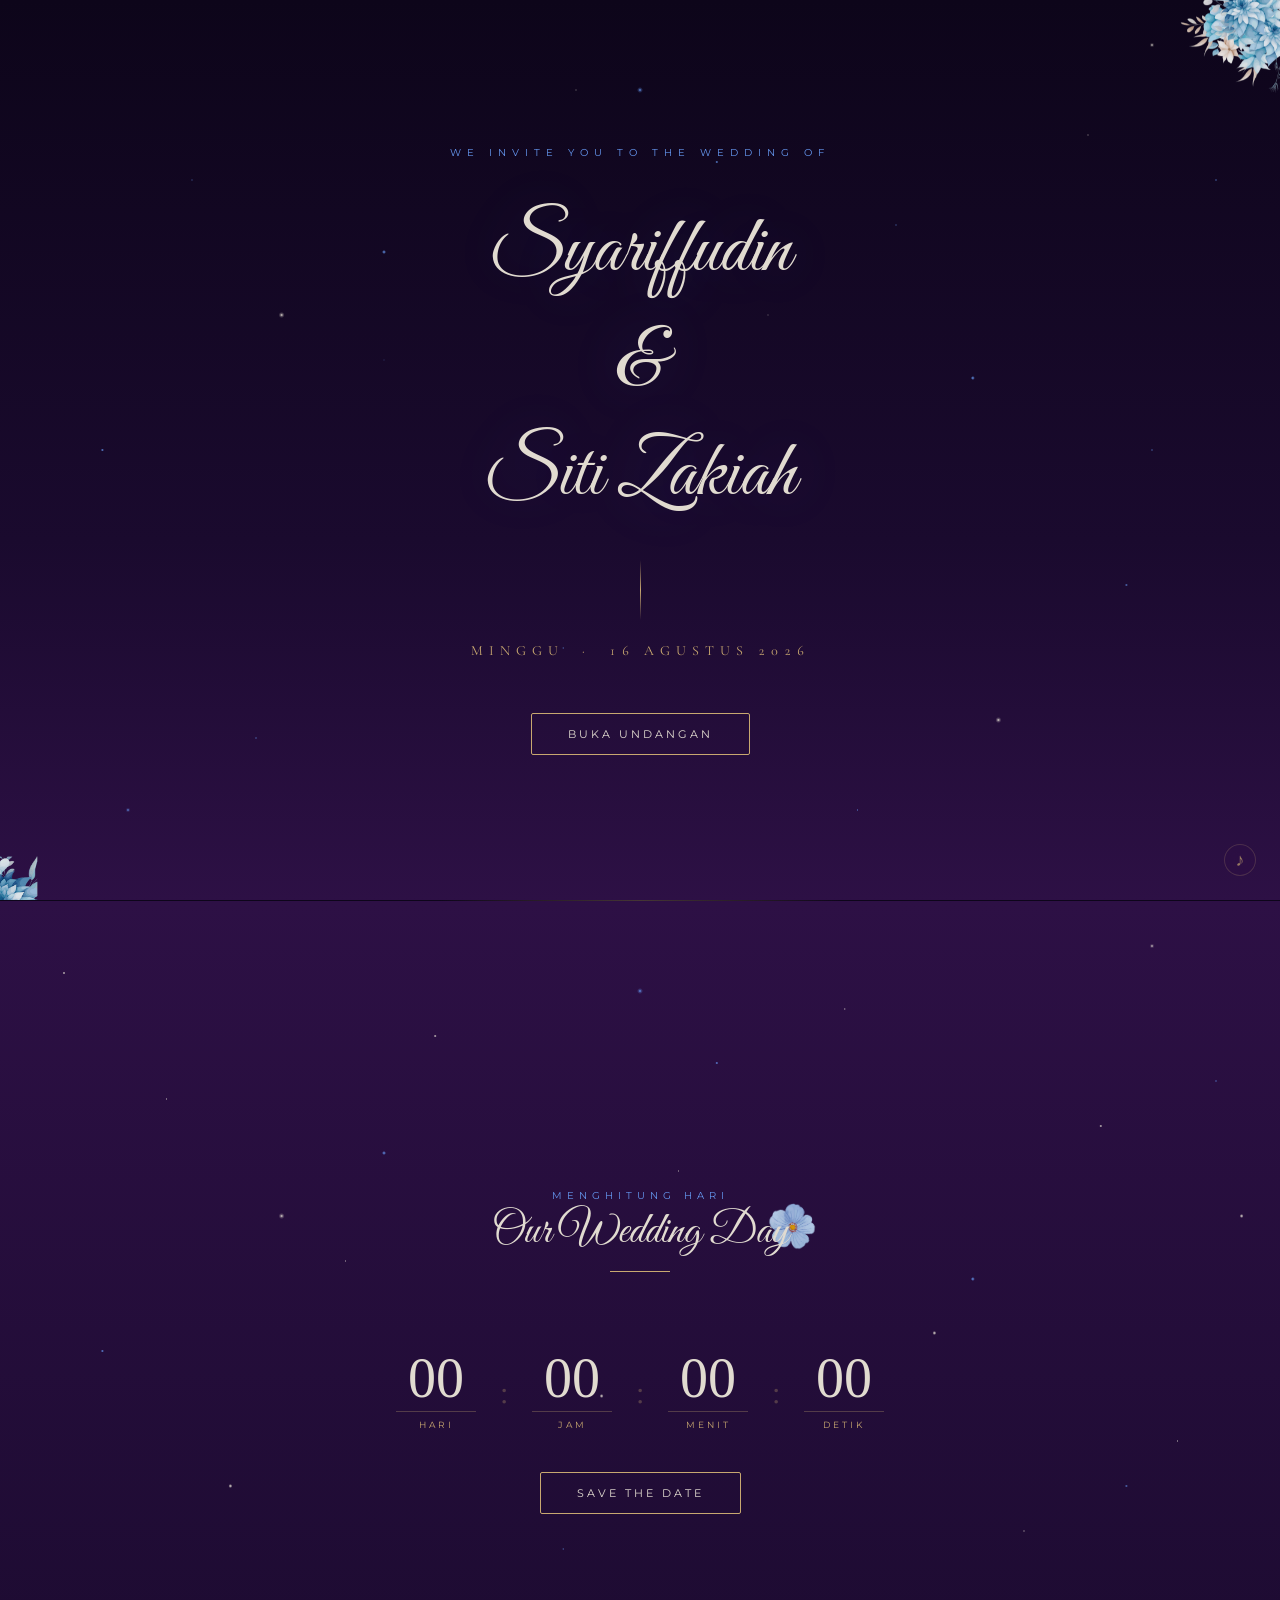
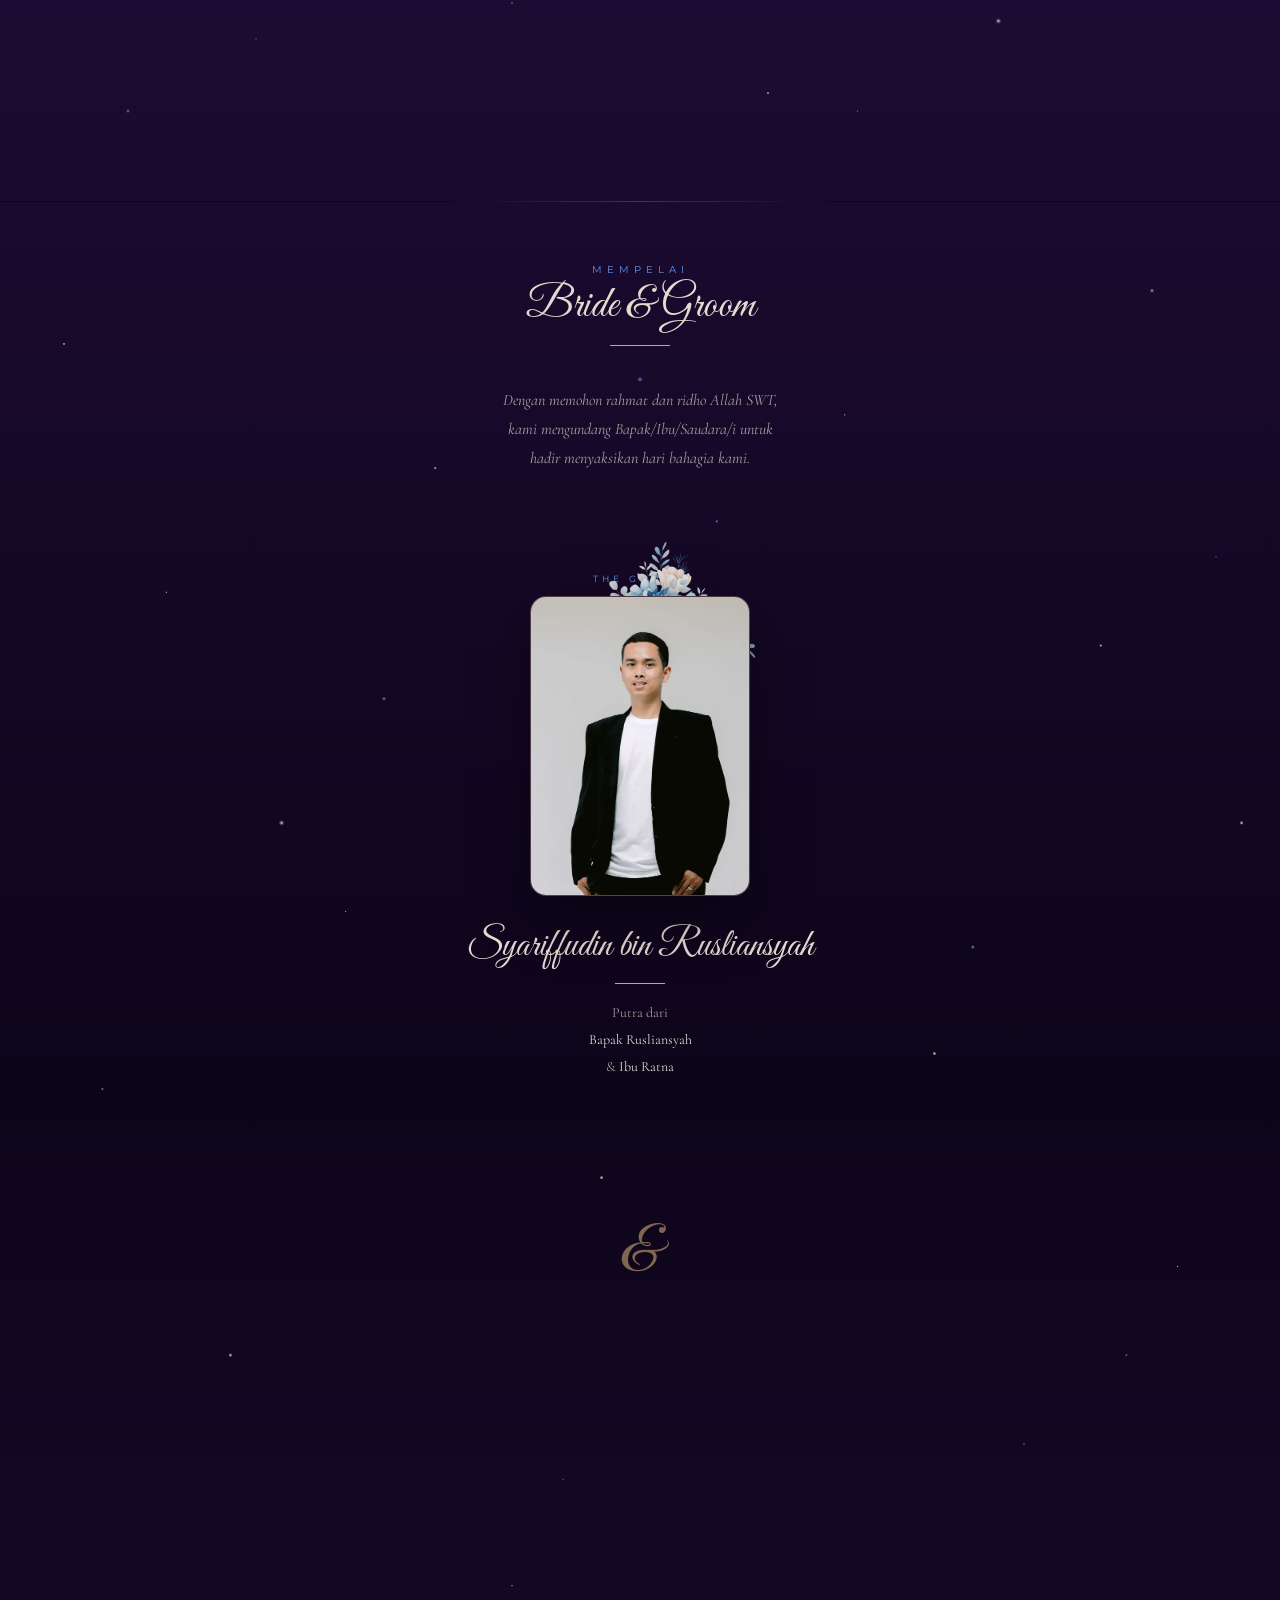
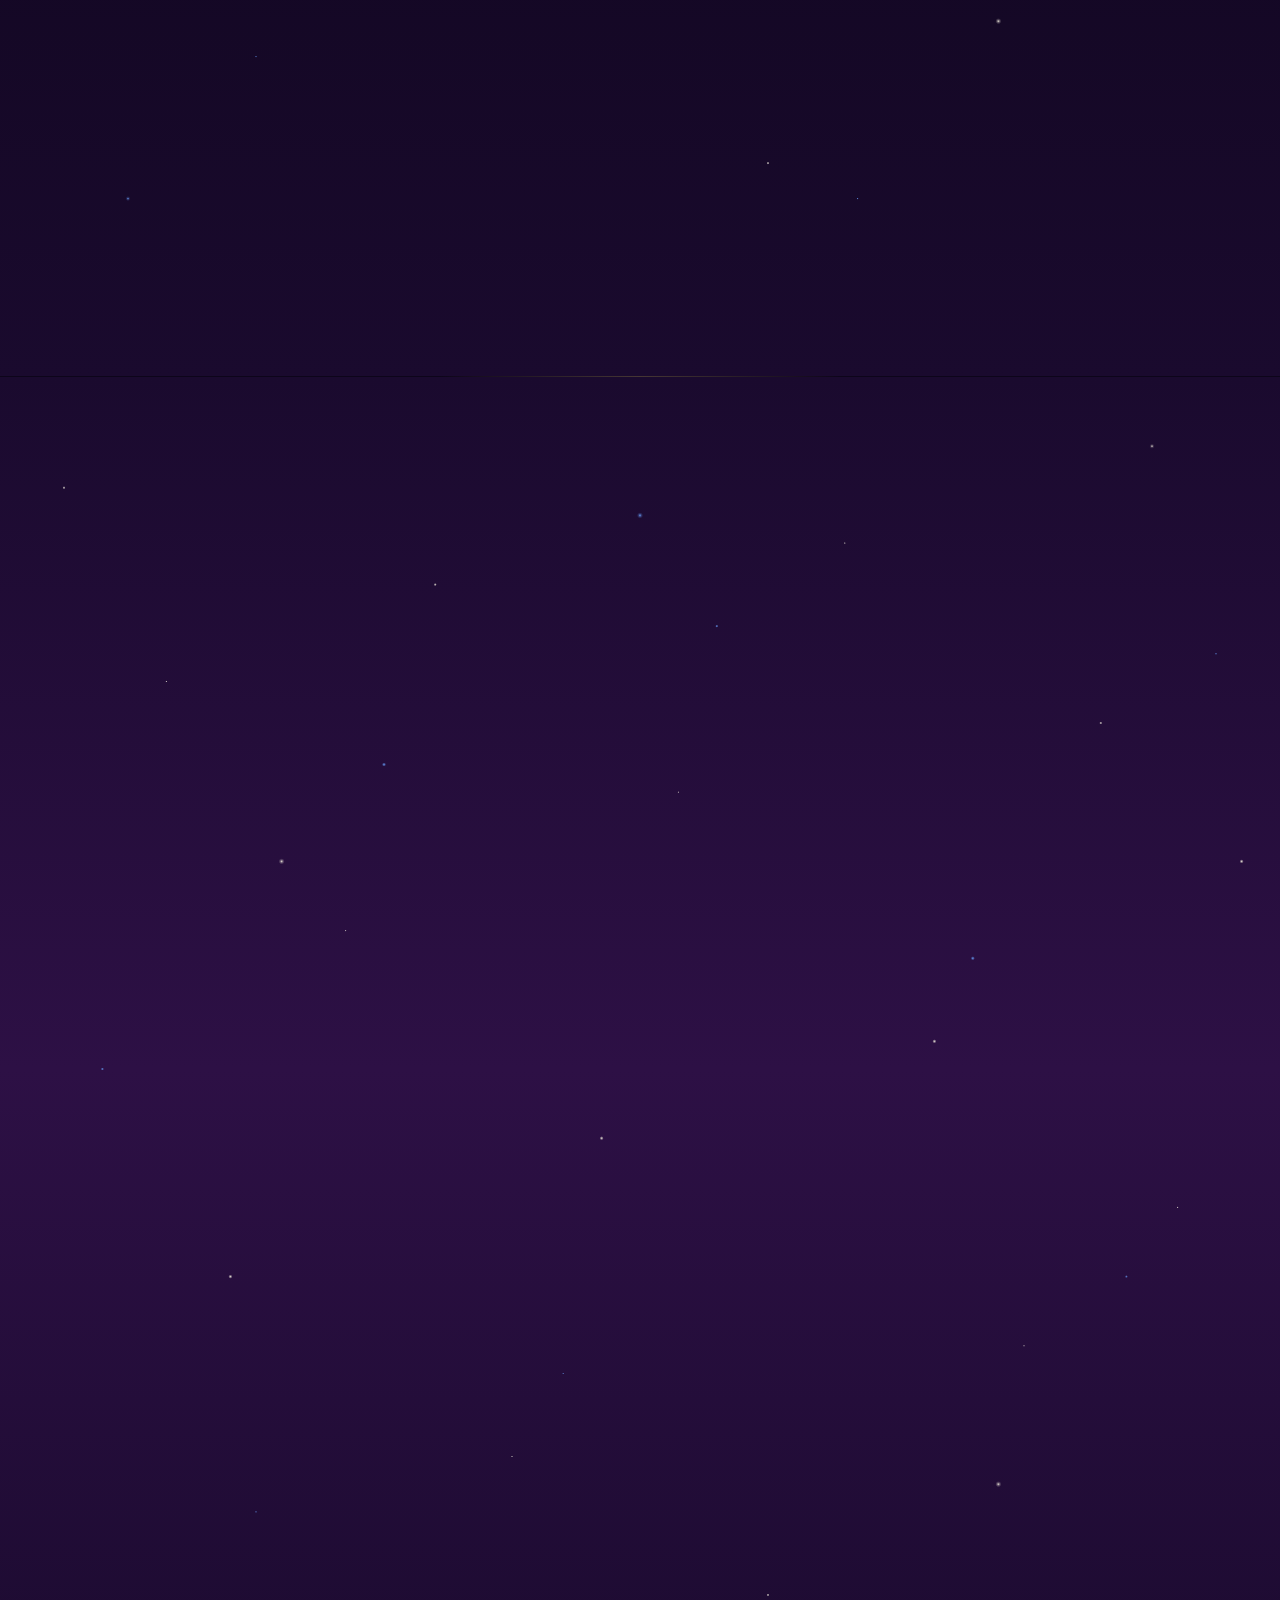
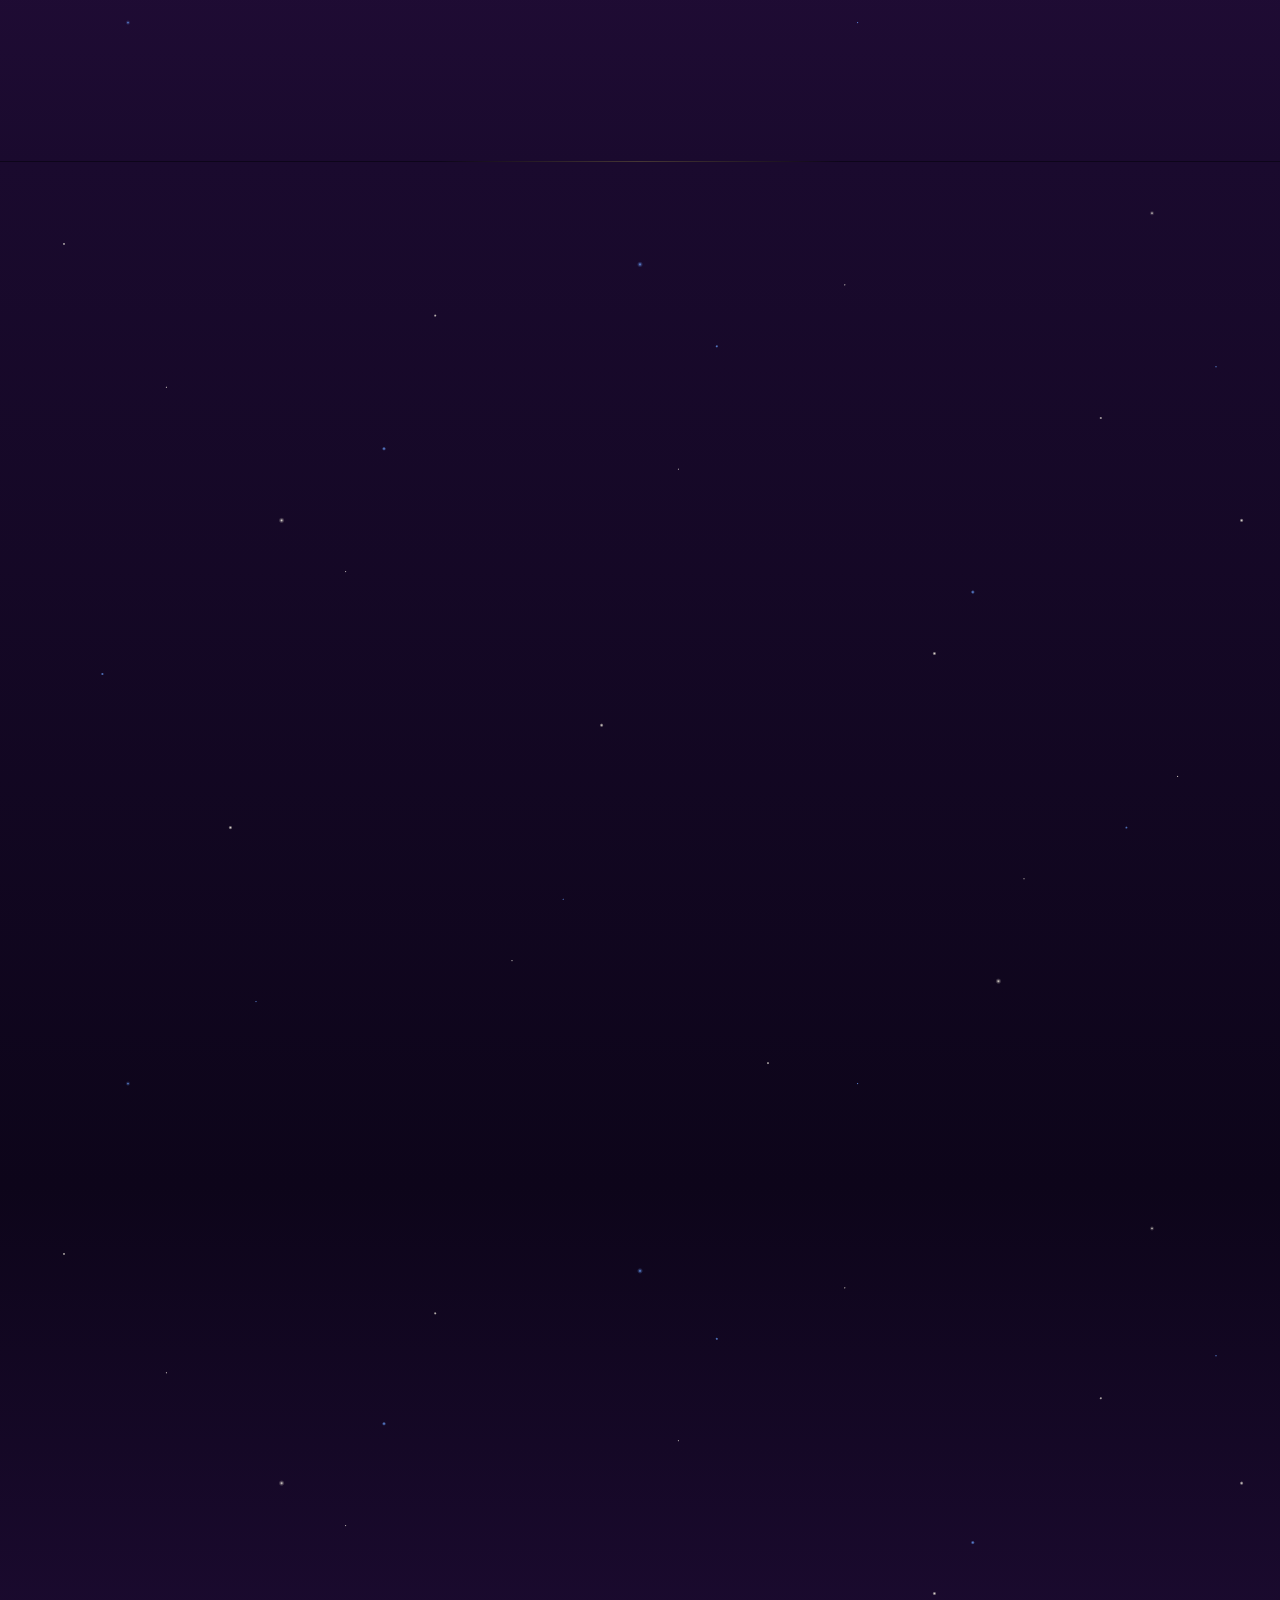
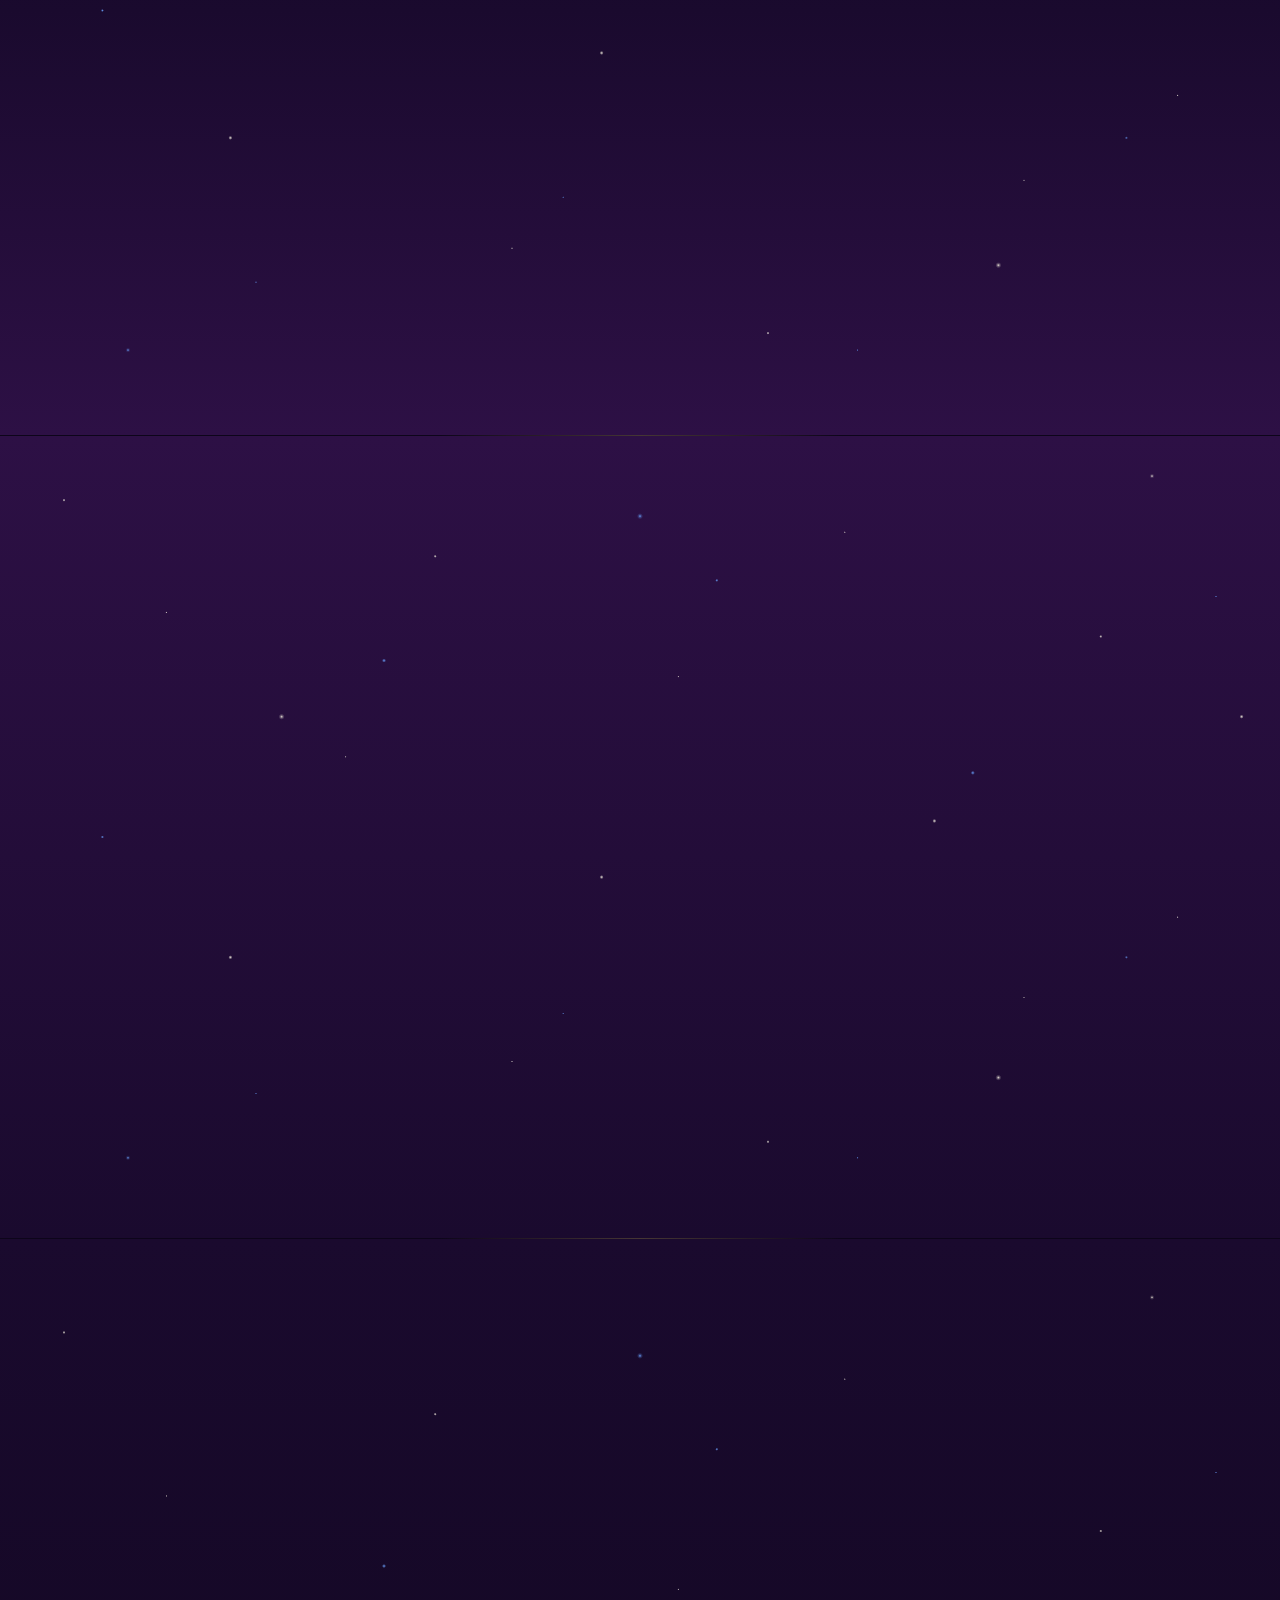
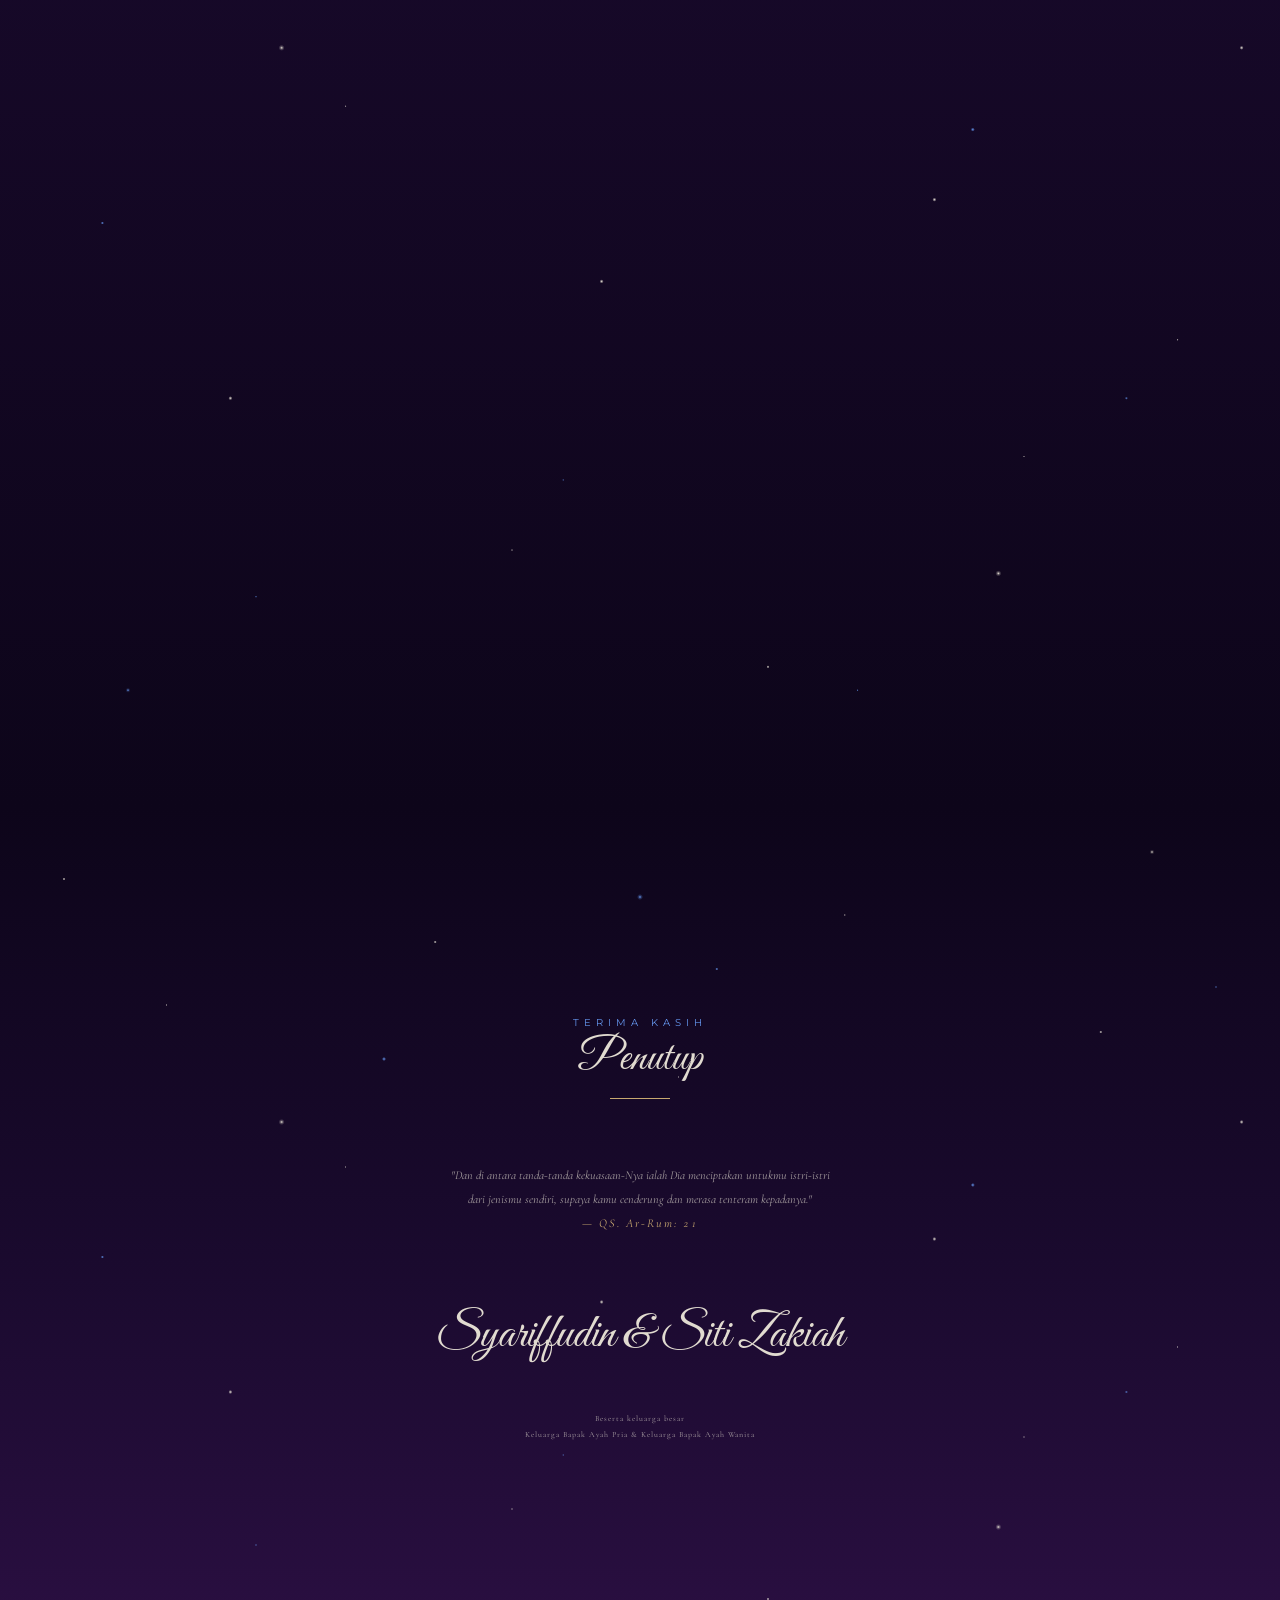
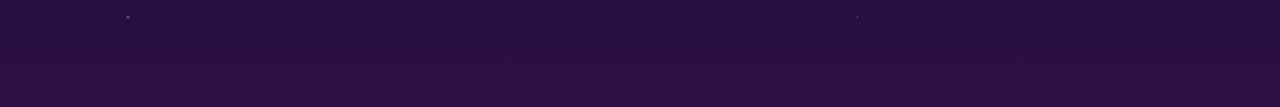
==== commit f8825445: "New Update 3.06" ====
--- a/pages/invitation.html
+++ b/pages/invitation.html
@@ -1070,7 +1070,7 @@
 
 .gift-card{
     width:318px;
-    height:240px;
+    height:320px;
 
     margin:auto;
     background:#DFD5C9;
@@ -2050,7 +2050,7 @@
         </div>
 
         <div class="gift-number">
-            0878-1546-1559
+            0878-1546-1559 <hr>A/N SITI ZAKIAH
         </div>
     </div>
 
